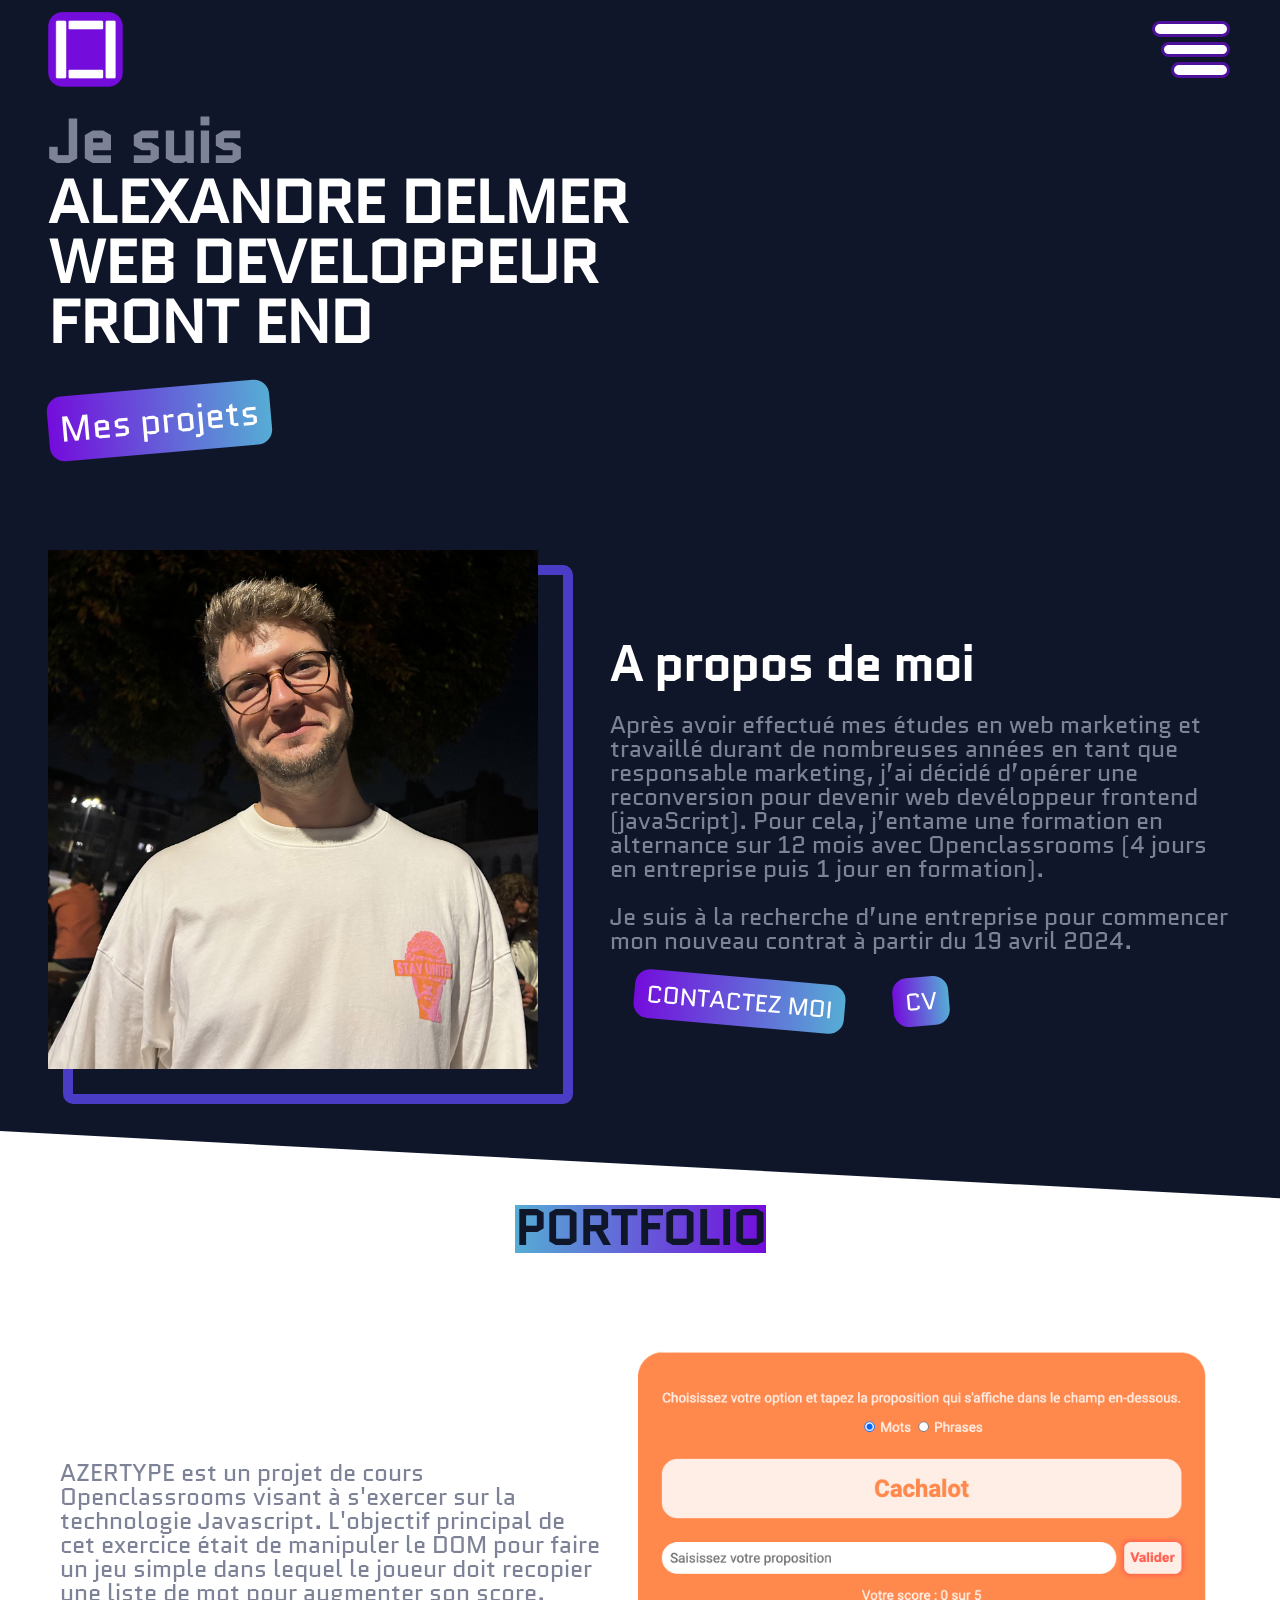
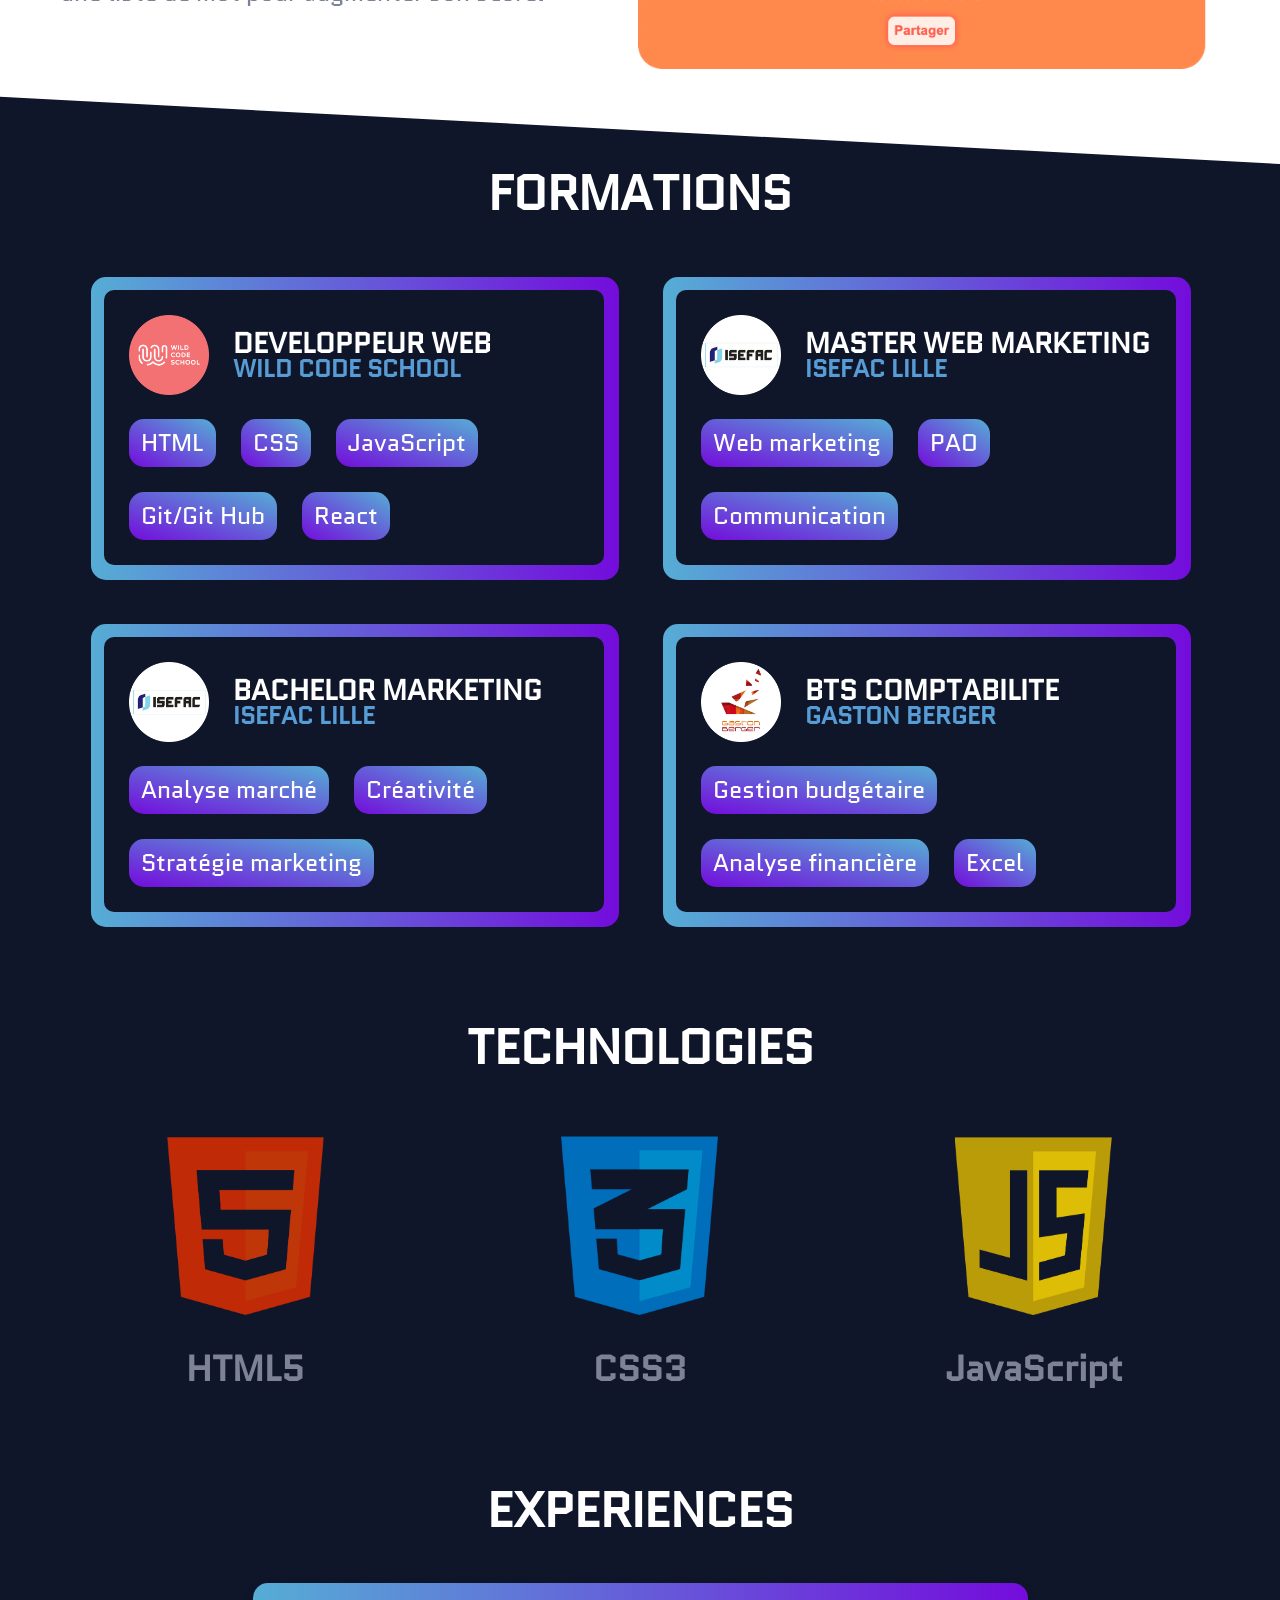
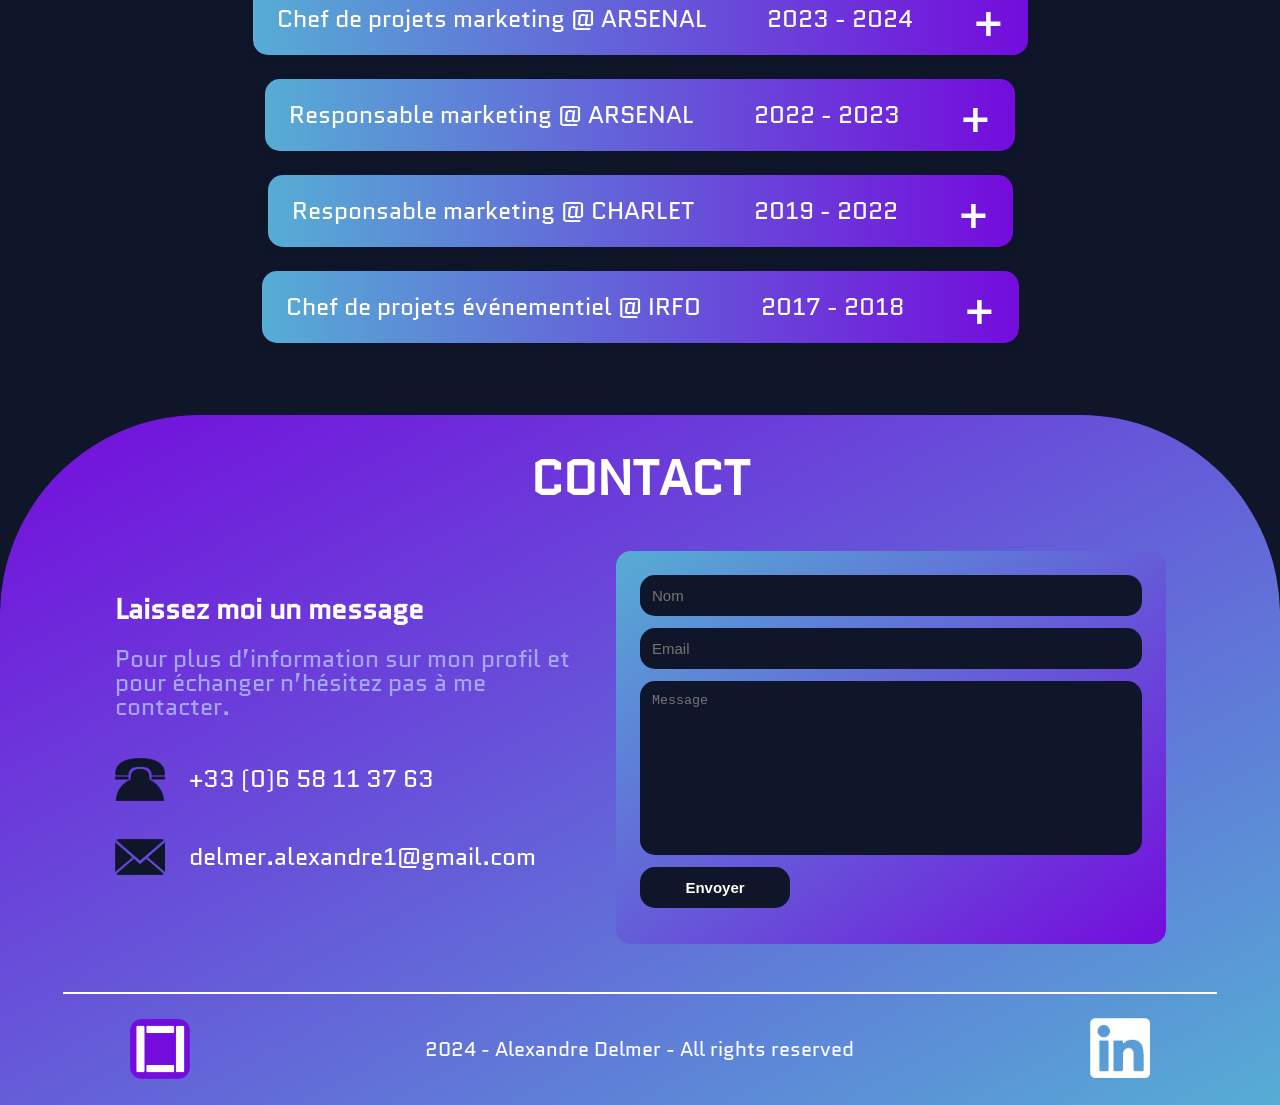
==== index.html @ 4ce56c2b "MAJ" ====
<!DOCTYPE html>
<html lang="fr">
<head>
    <meta charset="UTF-8">
    <meta http-equiv="X-UA-Compatible" content="IE=edge">
    <meta name="viewport" content="width=device-width, initial-scale=1.0">
    <title>Alexandre DELMER</title>
    <link rel="stylesheet" type="text/css" href="sass/main.css">
    <link rel="icon" href="/src/logoFreelance.png" type="image/x-icon">
    
    <script src="script/config.js" defer></script>
    <script src="script/popup.js" defer></script>
    <script src="script/button.js" defer></script>
    <script src="script/script.js" defer></script>
    <script src="script/main.js" defer></script>
    <script src="script/nav.js" defer></script>
    <script src="script/form.js" defer></script>
</head>

<body>

    <button id="backToTop">
        <div id="backToTop_arrow"></div>
    </button>

    <div class="nav_mobile toggle-element">
        <!-- Trouver un moyen de supprimer les à-coups dans mon animation -->
        <div class="nav_mobile_animation">
            <span class="nav_mobile_animation_text">ALEXANDRE DELMER <img src="/src/pictoAlexandreDelmer.png" alt=""></span>
            <span class="nav_mobile_animation_text">ALEXANDRE DELMER <img src="/src/pictoAlexandreDelmer.png" alt=""></span>
        </div>

        <div class="nav_mobile_menu">
            <a href="#home">HOME</a>
            <a href="#portfolio">PORTFOLIO</a>
            <a href="#formations">FORMATIONS</a>
            <a href="#technologies">TECHNOLOGIES</a>
            <a href="#experiences">EXPERIENCES</a>
            <a href="#contact">CONTACT</a>
        </div>
    </div>
    
    <!-- HEADER -->
    <header>
                
        <!-- Menu de navivation -->
        <nav>
            <img class="logo" id="home" src="/src/logoFreelance.png" alt="logo">

            <div class="menu_toggle">
                <div class="barOne"></div>
                <div class="barTwo"></div>
                <div class="barThree"></div>
            </div>

            <div class="menu">
                <a href="#home"><span>01</span> // home</a>
                <a href="#portfolio"><span>02</span> // portfolio</a>
                <a href="#formations"><span>03</span> // formations</a>
                <a href="#technologies"><span>04</span> // technologies</a>
                <a href="#experiences"><span>04</span> // experiences</a>
                <a href="#contact"><span>06</span> // contact</a>
            </div>
        </nav>
    </header>

    <!-- MAIN -->
    <main>
        <!-- L'introduction de mon site  -->
        <div class="intro">
            <h1><span class="intro_p">Je suis</span> ALEXANDRE DELMER <span>WEB DEVELOPPEUR</span> FRONT END</span></h1>
            
            <button class="btnOne btnRotateBottom"><a href="#portfolio">Mes projets</a></button>
        </div>

        <!-- A propos de moi -->
        <div class="aboutme">

            <div class="aboutme_portrait">
                <img class="aboutme_portrait_img" src="/src/profilPhoto.jpg" alt="Photo de profil de Alexandre Delmer">
                <div class="aboutme_portrait_frame"></div>
            </div>

            <div class="aboutme_description">            
                <div class="aboutme_description_intro">
                    <h2>A propos de moi</h2>
                    <p>Après avoir effectué mes études en web marketing et travaillé durant de nombreuses années en tant que responsable marketing, j’ai décidé d’opérer une reconversion pour devenir web devéloppeur frontend (javaScript). Pour cela, j’entame une formation en alternance sur 12 mois avec Openclassrooms (4 jours en entreprise puis 1 jour en formation). <span>Je suis à la recherche d’une entreprise pour commencer mon nouveau contrat à partir du 19 avril 2024.</span></p>
                </div>
                
                <div class="aboutme_description_areaBtn">
                    <button class="btnOne btnRotateTop"><a href="#contact">CONTACTEZ MOI</a></button>
                    <button class="btnOne btnRotateBottom"><a href="/src/cvAlexandreDelmer.pdf" download="CV_DELMER_Alexandre_WebDevelopper">CV</a></button>
                </div>
            </div>
        </div>

                
        <!-- Mon portfolio, à mettre en commentaire si je n'ai pas de projet à montrer -->
        <div class="portfolio" id="portfolio">
            <h2>PORTFOLIO</h2>

            <div class="portfolio_menu">
                <!-- <button class="btnThree">Website</button> -->
                <!-- <button class="btnThree">Projets</button> -->
            </div>

            <div class="portfolio_project">

                <div class="portfolio_project_description">
                    <h3>AZERTYPE</h3>
                    <p class="portfolio_project_description_p">AZERTYPE est un projet de cours Openclassrooms visant à s'exercer sur la technologie Javascript. L'objectif principal de cet exercice était de manipuler le DOM pour faire un jeu simple dans lequel le joueur doit recopier une liste de mot pour augmenter son score.</p>
                
                    <div class="portfolio_project_description_link">
                        <a href="/wordsGame/index.html" target="_blank">Découvrez le projet</a>
                    </div>
                </div>

                <img src="/src/azertype.png" alt="">

            </div>

            <!-- <button class="btnOne">Voir plus</button> -->
        </div>

        <!-- Mes formations -->
        <div class="formations" id="formations">
            <h2>FORMATIONS</h2>

            <div class="formations_list">

                <div class="formations_list_frame">

                    <div class="formations_list_frame_header">
                        <img src="/src/logo wild code school.png" alt="">

                        <div class="formations_list_frame_header_title">
                            <h3>DEVELOPPEUR WEB</h3>
                            <h4>WILD CODE SCHOOL</h4>
                        </div>
                    </div>

                    <div class="formations_list_frame_skills">
                        <ul>
                            <li>HTML</li>
                            <li>CSS</li>
                            <li>JavaScript</li>
                            <li>Git/Git Hub</li>
                            <li>React</li>
                        </ul>
                    </div>

                </div>

                <div class="formations_list_frame">

                    <div class="formations_list_frame_header">
                        <img src="/src/logo ISEFAC.png" alt="">

                        <div class="formations_list_frame_header_title">
                            <h3>MASTER WEB MARKETING</h3>
                            <h4>ISEFAC LILLE</h4>
                        </div>
                    </div>

                    <div class="formations_list_frame_skills">
                        <ul>
                            <li>Web marketing</li>
                            <li>PAO</li>
                            <li>Communication</li>
                        </ul>
                    </div>
                </div>

                <div class="formations_list_frame">

                    <div class="formations_list_frame_header">
                        <img src="/src/logo ISEFAC.png" alt="">

                        <div class="formations_list_frame_header_title">
                            <h3>BACHELOR MARKETING</h3>
                            <h4>ISEFAC LILLE</h4>
                        </div>
                    </div>

                    <div class="formations_list_frame_skills">
                        <ul>
                            <li>Analyse marché</li>
                            <li>Créativité</li>
                            <li>Stratégie marketing</li>
                        </ul>
                    </div>
                </div>
                <div class="formations_list_frame">

                    <div class="formations_list_frame_header">
                        <img src="/src/logo Gaston Berger.png" alt="">

                        <div class="formations_list_frame_header_title">
                            <h3>BTS COMPTABILITE</h3>
                            <h4>GASTON BERGER</h4>
                        </div>
                    </div>

                    <div class="formations_list_frame_skills">
                        <ul>
                            <li>Gestion budgétaire</li>
                            <li>Analyse financière</li>
                            <li>Excel</li>
                        </ul>
                    </div>
                </div>           
            </div>
        </div>

        <!-- Mes technologies -->
        <div class="technologies" id="technologies">
            <h2>TECHNOLOGIES</h2>

            <div class="technologies_div">
                <div class="technologies_div_list">
                    <img src="/src/logo_html.png" alt="">
                    <p>HTML5</p>
                </div>

                <div class="technologies_div_list">
                    <img src="/src/logo_css.png" alt="">
                    <p>CSS3</p>
                </div>

                <div class="technologies_div_list">
                    <img src="/src/logo_js.png" alt="">
                    <p>JavaScript</p>
                </div>
            </div>
        </div>
        
        <!-- Mes expériences-->
        <div class="xp" id="experiences">
            <h2>EXPERIENCES</h2>
            
            <div class="xp_list">
                <div class="xp_list_title marginBottom">
                    <p>Chef de projets marketing @ ARSENAL</p>
                    <p>2023 - 2024</p>
                    <button class="xp_list_title_btn">+</button>
                </div>

                <div class="xp_list_description toggle-element">

                    <div class="xp_list_description_contact">
                        <div class="xp_list_description_contact_adress">
                            <img src="/src/pointeur.png" alt="">
                            <p>59700, Marc-en-Baroeul</p>
                        </div>

                        <div class="xp_list_description_contact_email">
                            <img src="/src/flèche.png" alt="">
                            <a href="https://www.arsenal.fr/" target="blank">arsenal.fr</a>
                        </div>
                    </div>

                    <p class="xp_list_description_text">Chef de projets marketing dans le secteur de la gamification par les bornes de jeux et les applications web pour le secteur du retail. Gestion des projets pour les clients E.Leclerc et Casino Géant.</p>

                    <div class="xp_list_description_skills">
                        <p>Esprit critique</p>
                        <p>Adaptabilité</p>
                        <p>Sens de l'organisation</p>
                        <p>ux</p>
                    </div>
                </div>
            </div>

            <div class="xp_list">
                <div class="xp_list_title marginBottom">
                    <p>Responsable marketing @ ARSENAL</p>
                    <p>2022 - 2023</p>
                    <button class="xp_list_title_btn">+</button>
                </div>

                <div class="xp_list_description toggle-element">

                    <div class="xp_list_description_contact">
                        <div class="xp_list_description_contact_adress">
                            <img src="/src/pointeur.png" alt="">
                            <p>59700, Marc-en-Baroeul</p>
                        </div>

                        <div class="xp_list_description_contact_email">
                            <img src="/src/flèche.png" alt="">
                            <a href="https://www.arsenal.fr/" target="blank">arsenal.fr</a>
                        </div>
                    </div>

                    <p class="xp_list_description_text">Responsable marketing pour une agence en gamification par les bornes de jeux et les applications web. Gestion du site Wordpress et de la création de contenu SEO. </p>
                    
                    <div class="xp_list_description_skills">
                        <p>Auto-apprentissage</p>
                        <p>Wordpress</p>
                        <p>SEO</p>
                        <p>Rédaction</p>
                    </div>
                </div>
            </div>

            <div class="xp_list">
                <div class="xp_list_title marginBottom">
                    <p>Responsable marketing @ CHARLET</p>
                    <p>2019 - 2022</p>
                    <button class="xp_list_title_btn">+</button>
                </div>

                <div class="xp_list_description toggle-element">

                    <div class="xp_list_description_contact">
                        <div class="xp_list_description_contact_adress">
                            <img src="/src/pointeur.png" alt="">
                            <p>59280, Bois-Grenier</p>
                        </div>

                        <div class="xp_list_description_contact_email">
                            <img src="/src/flèche.png" alt="">
                            <a href="https://www.charlet.com/" target="blank">charlet.com</a>
                        </div>
                    </div>

                    <p class="xp_list_description_text">Responsable marketing pour une entreprise grossiste en fruits et légumes.  Gestion des stratégies web marketing et de communication. </p>
                    
                    <div class="xp_list_description_skills">
                        <p>Créativité</p>
                        <p>PAO</p>
                        <p>Wordpress</p>
                        <p>Prestashop</p>
                    </div>
                </div>
            </div>

            <div class="xp_list">
                <div class="xp_list_title marginBottom">
                    <p>Chef de projets événementiel @ IRFO</p>
                    <p>2017 - 2018</p>
                    <button class="xp_list_title_btn">+</button>
                </div>

                <div class="xp_list_description toggle-element">

                    <div class="xp_list_description_contact">
                        <div class="xp_list_description_contact_adress">
                            <img src="/src/pointeur.png" alt="">
                            <p>59139, Wattignies</p>
                        </div>
                        
                        <div class="xp_list_description_contact_email">
                            <img src="/src/flèche.png" alt="">
                            <a href="https://www.irfo.fr/" target="blank">irfo.fr</a>
                        </div>
                    </div>

                    <p class="xp_list_description_text">Chef de projets événementiel pour une association qui promeut la santé et le bien-être auprès des français. Gestion et organisation d’évenement sur la région Hauts-de-France.</p>
                    
                    <div class="xp_list_description_skills">
                        <p>Gestion budgétaire</p>
                        <p>Autonomie</p>
                        <p>Sens de l'organisation</p>
                    </div>
                </div>
            </div>
        </div>
    </main>

    <!-- FOOTER -->
    <footer class="footer" id="contact">
        <h2>CONTACT</h2>

        <div class="footer_contact">
            <div class="footer_contact_informations">
                <h3>Laissez moi un message</h3>
                <p class="footer_contact_informations_description">Pour plus d’information sur mon profil et pour échanger n’hésitez pas à me contacter.</p>

                <div class="footer_contact_informations_data">
                    <img src="/src/pictoTel.png" alt="">
                    <p >+33 (0)6 58 11 37 63</p>
                </div>

                <div class="footer_contact_informations_data">
                    <img src="/src/logoEmail.png" alt="">
                    <a href="mailto:delmer.alexandre1@gmail.com">delmer.alexandre1@gmail.com</a>
                </div>
            </div>

            <form class="footer_contact_form" action="" method="">
                <input type="text" id="name" name="name" placeholder="Nom" required>
                <input type="email" id="email" name="email" placeholder="Email" required>
                <textarea name="message" id="message" cols="30" rows="10" maxlength="500" placeholder="Message"></textarea>
                <input class="footer_contact_form_sender" type="submit" value="Envoyer">
            </form>
        </div>

        <div class="footer_line"></div>

        <div class="footer_mentions">
            <img src="/src/logoFreelance.png" class="logo" alt="logo">
            <p>2024 - Alexandre Delmer - All rights reserved</p>

            <div class="footer_mentions_socialMedia">
                <a href="https://www.linkedin.com/in/alexandre-delmer/" target="_blank"><img src="/src/Linkedin.png" alt="linkedin"></a>
                <!-- <a href="https://github.com/AlexandreDelmer" target="_blank"></a><img src="/src/Github.png" alt="github"></a>-->
            </div>
        </div>
    </footer>
</body>
</html>
---- sass/main.css ----
@charset "UTF-8";
@font-face {
  font-family: "quantico";
  src: url(/style/font/quantico/Quantico-Regular.otf) format("truetype");
}
@font-face {
  font-family: "prompt";
  src: url(/style/font/prompt/Prompt-Italic.ttf) format("truetype");
}
.overflow-hidden {
  overflow: hidden;
}

.visible {
  display: -webkit-box;
  display: -ms-flexbox;
  display: flex;
}

.toggle-element {
  display: none;
}

@-webkit-keyframes scroll {
  0% {
    -webkit-transform: translateX(-100%);
            transform: translateX(-100%);
  }
  100% {
    -webkit-transform: translateX(0);
            transform: translateX(0);
  }
}

@keyframes scroll {
  0% {
    -webkit-transform: translateX(-100%);
            transform: translateX(-100%);
  }
  100% {
    -webkit-transform: translateX(0);
            transform: translateX(0);
  }
}
@-webkit-keyframes scale {
  0% {
    -webkit-transform: scale(100%);
            transform: scale(100%);
  }
  50% {
    -webkit-transform: scale(140%);
            transform: scale(140%);
  }
  100% {
    -webkit-transform: scale(100%);
            transform: scale(100%);
  }
}
@keyframes scale {
  0% {
    -webkit-transform: scale(100%);
            transform: scale(100%);
  }
  50% {
    -webkit-transform: scale(140%);
            transform: scale(140%);
  }
  100% {
    -webkit-transform: scale(100%);
            transform: scale(100%);
  }
}
@-webkit-keyframes displayBottom {
  0% {
    -webkit-transform: translateY(-50%);
            transform: translateY(-50%);
    opacity: 0%;
  }
  35% {
    opacity: 0%;
  }
  100% {
    -webkit-transform: translateY(0%);
            transform: translateY(0%);
    opacity: 100%;
  }
}
@keyframes displayBottom {
  0% {
    -webkit-transform: translateY(-50%);
            transform: translateY(-50%);
    opacity: 0%;
  }
  35% {
    opacity: 0%;
  }
  100% {
    -webkit-transform: translateY(0%);
            transform: translateY(0%);
    opacity: 100%;
  }
}
@-webkit-keyframes displayTop {
  0% {
    -webkit-transform: translateY(0%);
            transform: translateY(0%);
    opacity: 0%;
  }
  35% {
    opacity: 0%;
  }
  100% {
    -webkit-transform: translateY(-50%);
            transform: translateY(-50%);
    opacity: 100%;
  }
}
@keyframes displayTop {
  0% {
    -webkit-transform: translateY(0%);
            transform: translateY(0%);
    opacity: 0%;
  }
  35% {
    opacity: 0%;
  }
  100% {
    -webkit-transform: translateY(-50%);
            transform: translateY(-50%);
    opacity: 100%;
  }
}
.displayBottom {
  -webkit-animation: displayBottom 0.4s ease-in-out;
          animation: displayBottom 0.4s ease-in-out;
}

.displayTop {
  -webkit-animation: displayBottom 1s ease-in-out;
          animation: displayBottom 1s ease-in-out;
}

.marginBottom {
  margin-bottom: 1rem;
}

@-webkit-keyframes bounce {
  0% {
    -webkit-transform: rotate(0deg);
            transform: rotate(0deg);
    scale: 1;
  }
  50% {
    -webkit-transform: rotate(5deg);
            transform: rotate(5deg);
    scale: 1.1;
  }
  100% {
    -webkit-transform: rotate(0deg);
            transform: rotate(0deg);
    scale: 1;
  }
}

@keyframes bounce {
  0% {
    -webkit-transform: rotate(0deg);
            transform: rotate(0deg);
    scale: 1;
  }
  50% {
    -webkit-transform: rotate(5deg);
            transform: rotate(5deg);
    scale: 1.1;
  }
  100% {
    -webkit-transform: rotate(0deg);
            transform: rotate(0deg);
    scale: 1;
  }
}
@-webkit-keyframes horizontalScroll {}
@keyframes horizontalScroll {}
button {
  color: white;
  font-size: 1rem;
  font-family: "quantico", sans-serif;
  width: auto;
  height: 100%;
  padding: 0.3rem 0.5rem 0.3rem 0.5rem;
  cursor: pointer;
}

.btnOne {
  background: -webkit-gradient(linear, left top, right top, from(#740CDC), to(#56ADD5));
  background: linear-gradient(to right, #740CDC, #56ADD5);
  border: none;
  border-radius: 15px;
}

.btnTwo {
  display: -webkit-box;
  display: -ms-flexbox;
  display: flex;
  -webkit-box-pack: center;
      -ms-flex-pack: center;
          justify-content: center;
  -webkit-box-align: center;
      -ms-flex-align: center;
          align-items: center;
  margin-left: 1rem;
  background: -webkit-gradient(linear, left bottom, left top, from(#740CDC), to(#56ADD5));
  background: linear-gradient(to top, #740CDC, #56ADD5);
  outline: none;
  border: 1px solid transparent;
  border-radius: 30px;
  padding: 1rem;
  max-width: 60px;
  max-height: 60px;
}

.btnThree {
  background: none;
  font-size: 1.25rem;
  border: none;
  color: #7D8296;
}

.btnRotateBottom {
  -webkit-transform: rotate(-5deg);
          transform: rotate(-5deg);
  -webkit-transition: -webkit-transform 0.3s ease-in-out;
  transition: -webkit-transform 0.3s ease-in-out;
  transition: transform 0.3s ease-in-out;
  transition: transform 0.3s ease-in-out, -webkit-transform 0.3s ease-in-out;
  -webkit-transform-origin: center;
          transform-origin: center;
}
.btnRotateBottom:hover {
  -webkit-transform: rotate(10deg);
          transform: rotate(10deg);
  background: white;
}

.btnRotateTop {
  -webkit-transform: rotate(5deg);
          transform: rotate(5deg);
  -webkit-transition: -webkit-transform 0.3s ease-in-out;
  transition: -webkit-transform 0.3s ease-in-out;
  transition: transform 0.3s ease-in-out;
  transition: transform 0.3s ease-in-out, -webkit-transform 0.3s ease-in-out;
  -webkit-transform-origin: center;
          transform-origin: center;
}
.btnRotateTop:hover {
  -webkit-transform: rotate(10deg);
          transform: rotate(10deg);
  background: white;
}

.btnScale {
  -webkit-animation: scale 1s linear infinite;
          animation: scale 1s linear infinite;
}
.btnScale:hover {
  color: #0F162A;
  font-weight: bold;
  border: 3px solid #0F162A;
  background-color: white;
}

#backToTop {
  display: none;
  position: fixed;
  z-index: 99;
  background: white;
  width: 40px;
  height: 40px;
  top: 90%;
  left: 3%;
  border-radius: 5px;
  border: none;
  outline: none;
  -webkit-transition: -webkit-transform 0.5s ease-in-out;
  transition: -webkit-transform 0.5s ease-in-out;
  transition: transform 0.5s ease-in-out;
  transition: transform 0.5s ease-in-out, -webkit-transform 0.5s ease-in-out;
  -webkit-transform: rotate(45deg);
          transform: rotate(45deg);
}
#backToTop_arrow {
  position: absolute;
  display: -webkit-box;
  display: -ms-flexbox;
  display: flex;
  width: 30px;
  height: 30px;
  border-radius: 4px;
  background: #0F162A;
  top: 12.5%;
  right: 0;
  bottom: 0;
  left: 12.5%;
}
#backToTop:hover {
  -webkit-transform: scale(1.4);
          transform: scale(1.4);
  background: grey;
}
#backToTop .scrolled {
  -webkit-transform: rotate(45deg);
          transform: rotate(45deg);
}

nav {
  position: fixed;
  z-index: 98;
  display: -webkit-box;
  display: -ms-flexbox;
  display: flex;
  -webkit-box-pack: justify;
      -ms-flex-pack: justify;
          justify-content: space-between;
  -webkit-box-align: center;
      -ms-flex-align: center;
          align-items: center;
  width: 100%;
  height: auto;
  padding: 0.5rem 2rem 0.5rem 2rem;
  -webkit-box-sizing: border-box;
          box-sizing: border-box;
}
nav .menu {
  display: -webkit-box;
  display: -ms-flexbox;
  display: flex;
  margin: auto;
  list-style: none;
}
nav .menu a {
  display: -webkit-box;
  display: -ms-flexbox;
  display: flex;
  z-index: 98;
  -webkit-box-orient: vertical;
  -webkit-box-direction: normal;
      -ms-flex-direction: column;
          flex-direction: column;
  margin-left: 3rem;
  font-weight: bold;
  text-decoration: none;
  color: white;
}
nav .menu a span {
  font-size: 0.8rem;
  text-align: right;
}

.menu_toggle {
  display: none;
  -webkit-box-orient: vertical;
  -webkit-box-direction: normal;
      -ms-flex-direction: column;
          flex-direction: column;
  -webkit-box-align: end;
      -ms-flex-align: end;
          align-items: flex-end;
}
.menu_toggle .barOne {
  margin: 0.1rem;
  width: 3rem;
  height: 0.4rem;
  background-color: white;
  border-radius: 10px;
  border: 3px solid #4E119C;
}
.menu_toggle .barTwo {
  margin: 0.1rem;
  width: 2.6rem;
  height: 0.4rem;
  background-color: white;
  border-radius: 10px;
  border: 3px solid #4E119C;
}
.menu_toggle .barThree {
  margin: 0.1rem;
  width: 2.2rem;
  height: 0.4rem;
  background-color: white;
  border-radius: 10px;
  border: 3px solid #4E119C;
}
.menu_toggle:hover .barOne {
  -webkit-transform: translateY(-0.3rem);
          transform: translateY(-0.3rem);
}
.menu_toggle:hover .barThree {
  -webkit-transform: translateY(0.3rem);
          transform: translateY(0.3rem);
}
.menu_toggle .barOne, .menu_toggle .barThree {
  -webkit-transition: -webkit-transform 0.3s ease;
  transition: -webkit-transform 0.3s ease;
  transition: transform 0.3s ease;
  transition: transform 0.3s ease, -webkit-transform 0.3s ease;
}

.effectOnOver {
  opacity: 0.5;
  -webkit-transition: opacity 0.5s ease, -webkit-transform 0.5s ease;
  transition: opacity 0.5s ease, -webkit-transform 0.5s ease;
  transition: opacity 0.5s ease, transform 0.5s ease;
  transition: opacity 0.5s ease, transform 0.5s ease, -webkit-transform 0.5s ease;
}

@media screen and (max-width: 1450px) {
  .menu_toggle {
    display: -webkit-box;
    display: -ms-flexbox;
    display: flex;
  }
  nav .menu {
    display: none;
  }
}
.nav_mobile {
  width: 100%;
  height: 100%;
  background: #0F162A;
  -webkit-box-pack: start;
      -ms-flex-pack: start;
          justify-content: flex-start;
  -webkit-box-align: start;
      -ms-flex-align: start;
          align-items: flex-start;
  position: fixed;
  z-index: 1;
  /*Trouver un moyen de supprimer les à-coups dans mon animation*/
}
.nav_mobile_animation {
  display: -webkit-box;
  display: -ms-flexbox;
  display: flex;
  font-size: 90px;
  font-weight: bold;
  width: 100%;
  height: 50px;
  margin-top: 0.5rem;
  -webkit-animation: scroll 5s linear infinite;
          animation: scroll 5s linear infinite;
  white-space: nowrap;
  margin: 0;
  padding: 1rem;
}
.nav_mobile_animation_text {
  display: -webkit-box;
  display: -ms-flexbox;
  display: flex;
  -webkit-box-align: center;
      -ms-flex-align: center;
          align-items: center;
  color: #0F162A;
  font-size: 3rem;
  text-shadow: -1px -1px 0 white, 1px -1px 0 white, -1px 1px 0 white, 1px 1px 0 white;
}
.nav_mobile_animation_text img {
  display: -webkit-box;
  display: -ms-flexbox;
  display: flex;
  -webkit-box-pack: center;
      -ms-flex-pack: center;
          justify-content: center;
  -webkit-box-align: center;
      -ms-flex-align: center;
          align-items: center;
  max-width: 80px;
  height: auto;
  margin: 0rem 0.5rem 0rem 0.5rem;
}
.nav_mobile_menu {
  display: -webkit-box;
  display: -ms-flexbox;
  display: flex;
  -webkit-box-orient: vertical;
  -webkit-box-direction: normal;
      -ms-flex-direction: column;
          flex-direction: column;
  width: 100%;
  height: auto;
  margin-top: 0.2rem;
}
@media only screen and (max-width: 767px) {
  .nav_mobile_menu {
    -webkit-box-align: center;
        -ms-flex-align: center;
            align-items: center;
    -webkit-box-pack: center;
        -ms-flex-pack: center;
            justify-content: center;
    margin: 4rem 0rem 1rem 0rem;
  }
}
.nav_mobile_menu a {
  font-size: 4rem;
  color: white;
  font-weight: bold;
  margin-bottom: 0.8rem;
  padding: 0rem 0.7rem 0rem 0.7rem;
  width: -webkit-fit-content;
  width: -moz-fit-content;
  width: fit-content;
  border-radius: 15px;
  text-decoration: none;
}
@media only screen and (max-width: 767px) {
  .nav_mobile_menu a {
    margin: 1rem;
    font-size: 1.75rem;
  }
}
.nav_mobile_menu a:hover {
  background: white;
  color: #0F162A;
}

:root {
  font-size: 24px;
}
@media only screen and (max-width: 767px) {
  :root {
    font-size: 16px;
  }
}

body {
  display: -webkit-box;
  display: -ms-flexbox;
  display: flex;
  -webkit-box-orient: vertical;
  -webkit-box-direction: normal;
      -ms-flex-direction: column;
          flex-direction: column;
  background-color: #0F162A;
  font-family: "quantico", sans-serif;
  line-height: 1;
  margin: 0;
  padding: 0;
}

h1, h2, h3 {
  color: white;
}

h4 {
  color: #589CD5;
}

h1 {
  font-size: 2.5rem;
}

h2 {
  font-size: 2rem;
}

.logo {
  max-width: 75px;
  height: auto;
}

.intro {
  display: -webkit-box;
  display: -ms-flexbox;
  display: flex;
  -webkit-box-orient: vertical;
  -webkit-box-direction: normal;
      -ms-flex-direction: column;
          flex-direction: column;
  -webkit-box-pack: center;
      -ms-flex-pack: center;
          justify-content: center;
  line-height: 2.5rem;
  padding: 2rem 2rem 2rem 2rem;
  margin-top: 1rem;
  margin-bottom: 2rem;
}
@media only screen and (max-width: 767px) {
  .intro {
    margin-top: 5rem;
    -webkit-box-align: center;
        -ms-flex-align: center;
            align-items: center;
  }
}
.intro_p {
  color: #7D8296;
}
.intro h1 {
  display: -webkit-box;
  display: -ms-flexbox;
  display: flex;
  -webkit-box-orient: vertical;
  -webkit-box-direction: normal;
      -ms-flex-direction: column;
          flex-direction: column;
  margin-bottom: 1rem;
}
@media only screen and (max-width: 767px) {
  .intro h1 {
    text-align: center;
  }
}
.intro button {
  -ms-flex-item-align: start;
      align-self: flex-start;
  margin-top: 0.5rem;
}
@media only screen and (max-width: 767px) {
  .intro button {
    -ms-flex-item-align: center;
        align-self: center;
  }
}
.intro button:hover {
  color: #0F162A;
}
.intro button a {
  text-decoration: none;
  color: white;
  font-size: 1.5rem;
}
@media only screen and (max-width: 767px) {
  .intro button a {
    display: -webkit-box;
    display: -ms-flexbox;
    display: flex;
    -webkit-box-pack: center;
        -ms-flex-pack: center;
            justify-content: center;
  }
}
.intro button a:hover {
  color: #0F162A;
}

.aboutme {
  display: -webkit-box;
  display: -ms-flexbox;
  display: flex;
  -webkit-box-pack: space-evenly;
      -ms-flex-pack: space-evenly;
          justify-content: space-evenly;
  -webkit-box-align: center;
      -ms-flex-align: center;
          align-items: center;
  margin-bottom: 2rem;
  padding: 0rem 2rem 0rem 2rem;
}
@media only screen and (max-width: 767px) {
  .aboutme {
    -webkit-box-orient: vertical;
    -webkit-box-direction: normal;
        -ms-flex-direction: column;
            flex-direction: column;
    -webkit-box-pack: center;
        -ms-flex-pack: center;
            justify-content: center;
  }
}
.aboutme_portrait {
  display: -webkit-box;
  display: -ms-flexbox;
  display: flex;
  position: relative;
  max-width: 100%;
  height: auto;
  margin-bottom: 2rem;
}
.aboutme_portrait_img {
  max-width: 100%;
  height: auto;
  position: relative;
  z-index: 0;
  margin-right: 2rem;
}
@media only screen and (max-width: 767px) {
  .aboutme_portrait_img {
    margin-right: 0rem;
  }
}
.aboutme_portrait_frame {
  position: absolute;
  z-index: -1;
  width: 100%;
  height: 100%;
  border: 10px solid #4A3CC5;
  border-radius: 10px;
  top: 3%;
  right: 0;
  bottom: 0;
  left: 3%;
}
@media only screen and (max-width: 767px) {
  .aboutme_portrait_frame {
    top: 1%;
    right: 0;
    bottom: 0;
    left: 1%;
  }
}
.aboutme_description {
  margin-left: 3rem;
}
@media only screen and (max-width: 767px) {
  .aboutme_description {
    display: -webkit-box;
    display: -ms-flexbox;
    display: flex;
    -webkit-box-orient: vertical;
    -webkit-box-direction: normal;
        -ms-flex-direction: column;
            flex-direction: column;
    -webkit-box-align: center;
        -ms-flex-align: center;
            align-items: center;
    margin-left: 0rem;
  }
}
.aboutme_description_intro h2 {
  margin: 0;
}
@media only screen and (max-width: 767px) {
  .aboutme_description_intro h2 {
    text-align: center;
    margin-top: 2rem;
  }
}
.aboutme_description_intro p {
  display: -webkit-box;
  display: -ms-flexbox;
  display: flex;
  -webkit-box-orient: vertical;
  -webkit-box-direction: normal;
      -ms-flex-direction: column;
          flex-direction: column;
  color: #7D8296;
}
@media only screen and (max-width: 767px) {
  .aboutme_description_intro p {
    text-align: center;
  }
}
.aboutme_description_intro p span {
  padding-top: 1rem;
}
.aboutme_description_areaBtn {
  display: -webkit-box;
  display: -ms-flexbox;
  display: flex;
  -webkit-box-pack: start;
      -ms-flex-pack: start;
          justify-content: flex-start;
  -webkit-box-align: center;
      -ms-flex-align: center;
          align-items: center;
  margin-top: 1rem;
}
.aboutme_description_areaBtn button {
  margin: 0rem 1rem 0rem 1rem;
}
.aboutme_description_areaBtn button a {
  text-decoration: none;
  color: white;
  width: 100%;
  width: 100%;
}
.aboutme_description_areaBtn button a:hover {
  color: #0F162A;
}

.portfolio {
  display: -webkit-box;
  display: -ms-flexbox;
  display: flex;
  -webkit-box-orient: vertical;
  -webkit-box-direction: normal;
      -ms-flex-direction: column;
          flex-direction: column;
  -webkit-box-pack: center;
      -ms-flex-pack: center;
          justify-content: center;
  -webkit-box-align: center;
      -ms-flex-align: center;
          align-items: center;
  position: relative;
}
.portfolio::before {
  content: "";
  position: absolute;
  z-index: -99;
  width: 200%;
  height: 100%;
  background: white;
  -webkit-transform: rotate(3deg);
          transform: rotate(3deg);
}
.portfolio h2 {
  color: #0F162A;
  position: relative;
}
.portfolio h2::before {
  content: "";
  width: 100%;
  height: 100%;
  position: absolute;
  z-index: -1;
  background: -webkit-gradient(linear, left top, right top, from(#56ADD5), to(#740CDC));
  background: linear-gradient(to right, #56ADD5, #740CDC);
}
.portfolio_menu {
  margin-bottom: 0;
}
.portfolio_project {
  display: -webkit-box;
  display: -ms-flexbox;
  display: flex;
  -webkit-box-pack: center;
      -ms-flex-pack: center;
          justify-content: center;
  margin: 2rem;
}
@media only screen and (max-width: 767px) {
  .portfolio_project {
    -webkit-box-orient: vertical;
    -webkit-box-direction: normal;
        -ms-flex-direction: column;
            flex-direction: column;
  }
}
.portfolio_project img {
  max-width: 50%;
  height: auto;
  margin: 0rem 0.5rem 0rem 0.5rem;
  background: white;
  border: 2px solid white;
  border-radius: 15px;
}
@media only screen and (max-width: 767px) {
  .portfolio_project img {
    margin-top: 2rem;
    max-width: 100%;
  }
}
.portfolio_project_description {
  display: -webkit-box;
  display: -ms-flexbox;
  display: flex;
  -webkit-box-orient: vertical;
  -webkit-box-direction: normal;
      -ms-flex-direction: column;
          flex-direction: column;
  -webkit-box-pack: center;
      -ms-flex-pack: center;
          justify-content: center;
  color: white;
  margin: 0rem 0.5rem 0rem 0.5rem;
}
@media only screen and (max-width: 767px) {
  .portfolio_project_description {
    -webkit-box-align: center;
        -ms-flex-align: center;
            align-items: center;
  }
}
.portfolio_project_description h2 {
  color: #0F162A;
  margin: 0;
}
.portfolio_project_description_p {
  color: #7D8296;
}
@media only screen and (max-width: 767px) {
  .portfolio_project_description_p {
    text-align: center;
  }
}
.portfolio_project_description_number {
  color: #589CD5;
}
.portfolio_project_description_link {
  display: -webkit-box;
  display: -ms-flexbox;
  display: flex;
  -webkit-box-orient: horizontal;
  -webkit-box-direction: normal;
      -ms-flex-direction: row;
          flex-direction: row;
  -webkit-box-align: center;
      -ms-flex-align: center;
          align-items: center;
}
.portfolio_project_description_link a {
  text-decoration: none;
  font-size: 1.25rem;
  color: white;
  -webkit-animation: bounce 1.5s ease-in-out infinite;
          animation: bounce 1.5s ease-in-out infinite;
  margin-top: 0.5rem;
}
.portfolio_project_description_link a:hover {
  color: #0F162A;
  background-color: white;
}
.portfolio_project_img {
  height: 100%;
}
.portfolio_project_img img {
  width: auto;
  max-height: 500px;
}
.portfolio button {
  margin-bottom: 2rem;
}

.formations {
  display: -webkit-box;
  display: -ms-flexbox;
  display: flex;
  -webkit-box-orient: vertical;
  -webkit-box-direction: normal;
      -ms-flex-direction: column;
          flex-direction: column;
  -webkit-box-pack: center;
      -ms-flex-pack: center;
          justify-content: center;
  -webkit-box-align: center;
      -ms-flex-align: center;
          align-items: center;
  margin-bottom: 3rem;
  padding: 0rem 2rem 0rem 2rem;
}
.formations h2 {
  margin-bottom: 3rem;
}
.formations_list {
  display: -webkit-box;
  display: -ms-flexbox;
  display: flex;
  -ms-flex-wrap: wrap;
      flex-wrap: wrap;
  -webkit-box-pack: center;
      -ms-flex-pack: center;
          justify-content: center;
  gap: 3rem;
}
.formations_list_frame {
  display: -webkit-box;
  display: -ms-flexbox;
  display: flex;
  border-radius: 10px;
  border: 1px solid transparent;
  -webkit-box-orient: vertical;
  -webkit-box-direction: normal;
      -ms-flex-direction: column;
          flex-direction: column;
  -webkit-box-pack: top;
      -ms-flex-pack: top;
          justify-content: top;
  -webkit-box-align: start;
      -ms-flex-align: start;
          align-items: flex-start;
  max-width: 450px;
  background: #0F162A;
  padding: 1rem;
  position: relative;
}
.formations_list_frame::before {
  content: "";
  position: absolute;
  z-index: -1;
  background: -webkit-gradient(linear, left top, right top, from(#56ADD5), to(#740CDC));
  background: linear-gradient(to right, #56ADD5, #740CDC);
  width: calc(100% + 10px);
  height: calc(100% + 10px);
  padding: 10px;
  border-radius: 15px;
  margin: -14px;
  top: 0;
  right: 0;
  bottom: 0;
  left: 0;
}
.formations_list_frame_header {
  display: -webkit-box;
  display: -ms-flexbox;
  display: flex;
  -webkit-box-orient: horizontal;
  -webkit-box-direction: normal;
      -ms-flex-direction: row;
          flex-direction: row;
  -webkit-box-align: center;
      -ms-flex-align: center;
          align-items: center;
  position: relative;
  width: 100%;
}
@media only screen and (max-width: 767px) {
  .formations_list_frame_header {
    -webkit-box-pack: center;
        -ms-flex-pack: center;
            justify-content: center;
  }
}
.formations_list_frame_header img {
  width: auto;
  max-height: 80px;
  margin-right: 1rem;
}
.formations_list_frame_header_title {
  font-weight: bold;
}
.formations_list_frame_header_title h3, .formations_list_frame_header_title h4 {
  margin: 0;
}
.formations_list_frame_skills {
  display: -webkit-box;
  display: -ms-flexbox;
  display: flex;
  -webkit-box-pack: start;
      -ms-flex-pack: start;
          justify-content: flex-start;
}
.formations_list_frame_skills ul {
  display: -webkit-box;
  display: -ms-flexbox;
  display: flex;
  justify-items: flex-start;
  -ms-flex-wrap: wrap;
      flex-wrap: wrap;
  margin: 1rem 0rem 0rem 0rem;
  padding: 0;
  gap: 25px;
}
@media only screen and (max-width: 767px) {
  .formations_list_frame_skills ul {
    -webkit-box-pack: center;
        -ms-flex-pack: center;
            justify-content: center;
  }
}
.formations_list_frame_skills ul li {
  display: -webkit-box;
  display: -ms-flexbox;
  display: flex;
  -webkit-box-pack: center;
      -ms-flex-pack: center;
          justify-content: center;
  -webkit-box-align: center;
      -ms-flex-align: center;
          align-items: center;
  position: relative;
  background: -webkit-gradient(linear, right top, left bottom, from(#56ADD5), to(#740CDC));
  background: linear-gradient(to bottom left, #56ADD5, #740CDC);
  color: white;
  border-radius: 15px;
  list-style: none;
  white-space: nowrap;
  padding: 0.5rem;
}

.technologies {
  display: -webkit-box;
  display: -ms-flexbox;
  display: flex;
  -webkit-box-orient: vertical;
  -webkit-box-direction: normal;
      -ms-flex-direction: column;
          flex-direction: column;
  -webkit-box-pack: center;
      -ms-flex-pack: center;
          justify-content: center;
  -webkit-box-align: center;
      -ms-flex-align: center;
          align-items: center;
  padding: 0rem 2rem 0rem 2rem;
}
.technologies_div {
  display: -webkit-box;
  display: -ms-flexbox;
  display: flex;
  -webkit-box-pack: center;
      -ms-flex-pack: center;
          justify-content: center;
  -webkit-box-align: center;
      -ms-flex-align: center;
          align-items: center;
  margin: 1rem 0rem 1rem 0rem;
}
@media only screen and (max-width: 767px) {
  .technologies_div {
    -webkit-box-orient: vertical;
    -webkit-box-direction: normal;
        -ms-flex-direction: column;
            flex-direction: column;
  }
}
.technologies_div_list {
  display: -webkit-box;
  display: -ms-flexbox;
  display: flex;
  -webkit-box-orient: vertical;
  -webkit-box-direction: normal;
      -ms-flex-direction: column;
          flex-direction: column;
  -webkit-box-pack: center;
      -ms-flex-pack: center;
          justify-content: center;
  -webkit-box-align: center;
      -ms-flex-align: center;
          align-items: center;
}
.technologies_div_list img {
  max-width: 40%;
  height: auto;
}
.technologies_div_list p {
  color: #7D8296;
  font-size: 1.5rem;
  font-weight: bold;
}

.xp {
  display: -webkit-box;
  display: -ms-flexbox;
  display: flex;
  -webkit-box-orient: vertical;
  -webkit-box-direction: normal;
      -ms-flex-direction: column;
          flex-direction: column;
  -webkit-box-pack: center;
      -ms-flex-pack: center;
          justify-content: center;
  -webkit-box-align: center;
      -ms-flex-align: center;
          align-items: center;
  padding: 0rem 2rem 0rem 2rem;
}
.xp h2 {
  margin-bottom: 2rem;
}
.xp_list {
  display: -webkit-box;
  display: -ms-flexbox;
  display: flex;
  -webkit-box-orient: vertical;
  -webkit-box-direction: normal;
      -ms-flex-direction: column;
          flex-direction: column;
  -webkit-box-pack: center;
      -ms-flex-pack: center;
          justify-content: center;
  -webkit-box-align: center;
      -ms-flex-align: center;
          align-items: center;
  color: white;
  max-width: 100%;
}
.xp_list_title {
  display: -webkit-box;
  display: -ms-flexbox;
  display: flex;
  -webkit-box-pack: justify;
      -ms-flex-pack: justify;
          justify-content: space-between;
  -webkit-box-align: center;
      -ms-flex-align: center;
          align-items: center;
  background: -webkit-gradient(linear, left top, right top, from(#56ADD5), to(#740CDC));
  background: linear-gradient(to right, #56ADD5, #740CDC);
  border-radius: 15px;
  padding: 0rem 1rem 0rem 1rem;
  gap: 60px;
  max-width: 100%;
  height: auto;
  -webkit-box-shadow: 0 4px 12px rgba(0, 0, 0, 0.1);
          box-shadow: 0 4px 12px rgba(0, 0, 0, 0.1);
}
@media only screen and (max-width: 767px) {
  .xp_list_title {
    -webkit-box-orient: vertical;
    -webkit-box-direction: normal;
        -ms-flex-direction: column;
            flex-direction: column;
    -webkit-box-pack: center;
        -ms-flex-pack: center;
            justify-content: center;
    gap: 0px;
  }
}
@media only screen and (max-width: 767px) {
  .xp_list_title p {
    text-align: center;
  }
}
.xp_list_title_btn {
  display: -webkit-box;
  display: -ms-flexbox;
  display: flex;
  font-size: 2rem;
  text-align: center;
  margin: 0;
  padding: 0;
  -webkit-transition: -webkit-transform 0.5s ease-in-out;
  transition: -webkit-transform 0.5s ease-in-out;
  transition: transform 0.5s ease-in-out;
  transition: transform 0.5s ease-in-out, -webkit-transform 0.5s ease-in-out;
  background: none;
  border: 1px solid transparent;
}
.xp_list_title_btn:hover {
  color: #0F162A;
  cursor: pointer;
  -webkit-transform: scale(1.5);
          transform: scale(1.5);
}
.xp_list_description {
  -webkit-box-orient: vertical;
  -webkit-box-direction: normal;
      -ms-flex-direction: column;
          flex-direction: column;
  -webkit-box-pack: center;
      -ms-flex-pack: center;
          justify-content: center;
  -webkit-box-align: start;
      -ms-flex-align: start;
          align-items: flex-start;
  background: #4A3CC5;
  border-radius: 0px 0px 15px 15px;
  padding: 1rem;
  margin-bottom: 2rem;
  width: 90%;
  height: auto;
  position: relative;
  z-index: -1;
}
.xp_list_description_text {
  margin-bottom: 1rem;
}
@media only screen and (max-width: 767px) {
  .xp_list_description_text {
    margin-top: 1rem;
    text-align: center;
  }
}
.xp_list_description_contact {
  display: -webkit-box;
  display: -ms-flexbox;
  display: flex;
  -webkit-box-pack: start;
      -ms-flex-pack: start;
          justify-content: flex-start;
  -webkit-box-align: center;
      -ms-flex-align: center;
          align-items: center;
  gap: 70px;
}
@media only screen and (max-width: 767px) {
  .xp_list_description_contact {
    -webkit-box-orient: vertical;
    -webkit-box-direction: normal;
        -ms-flex-direction: column;
            flex-direction: column;
    -webkit-box-align: center;
        -ms-flex-align: center;
            align-items: center;
    gap: 0px;
  }
}
.xp_list_description_contact_adress {
  display: -webkit-box;
  display: -ms-flexbox;
  display: flex;
  -webkit-box-pack: start;
      -ms-flex-pack: start;
          justify-content: flex-start;
  -webkit-box-align: center;
      -ms-flex-align: center;
          align-items: center;
  gap: 10px;
  color: #B4B7C9;
}
.xp_list_description_contact_email {
  display: -webkit-box;
  display: -ms-flexbox;
  display: flex;
  -webkit-box-pack: start;
      -ms-flex-pack: start;
          justify-content: flex-start;
  -webkit-box-align: center;
      -ms-flex-align: center;
          align-items: center;
  gap: 10px;
}
.xp_list_description_contact_email a {
  text-decoration: none;
  color: #B4B7C9;
}
.xp_list_description_contact img {
  max-width: 20px;
  height: 100%;
}
.xp_list_description_skills {
  display: -webkit-box;
  display: -ms-flexbox;
  display: flex;
  -ms-flex-wrap: wrap;
      flex-wrap: wrap;
  -webkit-box-pack: start;
      -ms-flex-pack: start;
          justify-content: flex-start;
  -webkit-box-align: center;
      -ms-flex-align: center;
          align-items: center;
}
.xp_list_description_skills p {
  background: #2C3599;
  padding: 0.5rem;
  border-radius: 15px;
  margin: 0rem 1rem 0.5rem 0rem;
  text-align: center;
}
@media only screen and (max-width: 767px) {
  .xp_list_description_skills p {
    width: 100%;
    margin: 0rem 0rem 0.5rem 0rem;
  }
}

.footer {
  display: -webkit-box;
  display: -ms-flexbox;
  display: flex;
  -webkit-box-orient: vertical;
  -webkit-box-direction: normal;
      -ms-flex-direction: column;
          flex-direction: column;
  -webkit-box-pack: center;
      -ms-flex-pack: center;
          justify-content: center;
  -webkit-box-align: center;
      -ms-flex-align: center;
          align-items: center;
  border-radius: 200px 200px 0px 0px;
  margin-top: 2rem;
  background: -webkit-gradient(linear, left top, right bottom, from(#740CDC), to(#56ADD5));
  background: linear-gradient(to bottom right, #740CDC, #56ADD5);
  padding-bottom: 1rem;
}
@media only screen and (max-width: 767px) {
  .footer {
    border-radius: 0;
  }
}
.footer h2 {
  margin-bottom: 2rem;
}
.footer_contact {
  display: -webkit-box;
  display: -ms-flexbox;
  display: flex;
  -webkit-box-orient: horizontal;
  -webkit-box-direction: normal;
      -ms-flex-direction: row;
          flex-direction: row;
  -webkit-box-pack: center;
      -ms-flex-pack: center;
          justify-content: center;
  -webkit-box-align: center;
      -ms-flex-align: center;
          align-items: center;
  max-width: 100%;
  height: auto;
  margin-bottom: 1rem;
}
@media only screen and (max-width: 767px) {
  .footer_contact {
    -webkit-box-orient: vertical;
    -webkit-box-direction: normal;
        -ms-flex-direction: column;
            flex-direction: column;
    padding: 0rem;
  }
}
.footer_contact_informations {
  display: -webkit-box;
  display: -ms-flexbox;
  display: flex;
  -webkit-box-orient: vertical;
  -webkit-box-direction: normal;
      -ms-flex-direction: column;
          flex-direction: column;
  -webkit-box-pack: start;
      -ms-flex-pack: start;
          justify-content: flex-start;
  width: 50%;
}
@media only screen and (max-width: 767px) {
  .footer_contact_informations {
    width: 90%;
  }
}
.footer_contact_informations h3 {
  margin: 0rem 0rem 1rem 0rem;
}
@media only screen and (max-width: 767px) {
  .footer_contact_informations h3 {
    text-align: center;
    font-size: 1.75rem;
  }
}
@media only screen and (max-width: 767px) {
  .footer_contact_informations p {
    font-size: 1.25rem;
    text-align: center;
    margin: 0rem 0rem 1rem 0rem;
  }
}
.footer_contact_informations_description {
  color: #A5A6FF;
  max-width: 700px;
  margin: 0rem 1rem 1rem 0rem;
}
.footer_contact_informations_data {
  display: -webkit-box;
  display: -ms-flexbox;
  display: flex;
  -webkit-box-pack: start;
      -ms-flex-pack: start;
          justify-content: flex-start;
  -webkit-box-align: center;
      -ms-flex-align: center;
          align-items: center;
  color: white;
  margin-bottom: 1rem;
}
@media only screen and (max-width: 767px) {
  .footer_contact_informations_data {
    -webkit-box-orient: vertical;
    -webkit-box-direction: normal;
        -ms-flex-direction: column;
            flex-direction: column;
  }
}
.footer_contact_informations_data img {
  max-width: 50px;
  height: auto;
  margin-right: 1rem;
}
@media only screen and (max-width: 767px) {
  .footer_contact_informations_data img {
    margin: 0rem 0rem 1rem 0rem;
  }
}
.footer_contact_informations_data a {
  color: white;
  text-decoration: none;
}
@media only screen and (max-width: 767px) {
  .footer_contact_informations_data a {
    font-size: 1.25rem;
  }
}
.footer_contact_form {
  display: -webkit-box;
  display: -ms-flexbox;
  display: flex;
  -webkit-box-orient: vertical;
  -webkit-box-direction: normal;
      -ms-flex-direction: column;
          flex-direction: column;
  padding: 1rem;
  width: 50%;
  border-radius: 15px;
  background: -webkit-gradient(linear, right bottom, left top, from(#740CDC), to(#56ADD5));
  background: linear-gradient(to top left, #740CDC, #56ADD5);
}
@media only screen and (max-width: 767px) {
  .footer_contact_form {
    width: 80%;
    -webkit-box-align: center;
        -ms-flex-align: center;
            align-items: center;
    margin-top: 1rem;
  }
}
.footer_contact_form input {
  background: #0F162A;
  font-size: 15px;
  border: none;
  margin-bottom: 0.5rem;
  border-radius: 15px;
  padding: 0.5rem;
  color: white;
}
@media only screen and (max-width: 767px) {
  .footer_contact_form input {
    width: 100%;
  }
}
.footer_contact_form input ::-webkit-input-placeholder {
  font-size: 1rem;
  font-weight: bold;
}
.footer_contact_form input ::-moz-placeholder {
  font-size: 1rem;
  font-weight: bold;
}
.footer_contact_form input :-ms-input-placeholder {
  font-size: 1rem;
  font-weight: bold;
}
.footer_contact_form input ::-ms-input-placeholder {
  font-size: 1rem;
  font-weight: bold;
}
.footer_contact_form input ::placeholder {
  font-size: 1rem;
  font-weight: bold;
}
.footer_contact_form textarea {
  background: #0F162A;
  border: none;
  padding: 0.5rem;
  margin-bottom: 0.5rem;
  border-radius: 15px;
  color: white;
  resize: none;
}
@media only screen and (max-width: 767px) {
  .footer_contact_form textarea {
    width: 100%;
  }
}
.footer_contact_form textarea ::-webkit-input-placeholder {
  font-size: 1rem;
  font-weight: bold;
}
.footer_contact_form textarea ::-moz-placeholder {
  font-size: 1rem;
  font-weight: bold;
}
.footer_contact_form textarea :-ms-input-placeholder {
  font-size: 1rem;
  font-weight: bold;
}
.footer_contact_form textarea ::-ms-input-placeholder {
  font-size: 1rem;
  font-weight: bold;
}
.footer_contact_form textarea ::placeholder {
  font-size: 1rem;
  font-weight: bold;
}
.footer_contact_form_sender {
  color: white;
  font-weight: bold;
  width: 150px;
}
.footer_line {
  border: 1px solid white;
  width: 90%;
  height: auto;
  margin: 1rem 0rem 1rem 0rem;
}
.footer_mentions {
  display: -webkit-box;
  display: -ms-flexbox;
  display: flex;
  width: 100%;
  height: auto;
  -ms-flex-pack: distribute;
      justify-content: space-around;
  -webkit-box-align: center;
      -ms-flex-align: center;
          align-items: center;
  color: white;
  font-size: 20px;
}
@media only screen and (max-width: 767px) {
  .footer_mentions p {
    text-align: center;
  }
}
.footer_mentions img {
  max-width: 60px;
  height: auto;
  margin: 0rem 1rem 0rem 1rem;
}
.footer_mentions_socialMedia {
  display: -webkit-box;
  display: -ms-flexbox;
  display: flex;
}
.footer_mentions_socialMedia img {
  max-width: 60px;
  height: auto;
}/*# sourceMappingURL=main.css.map */
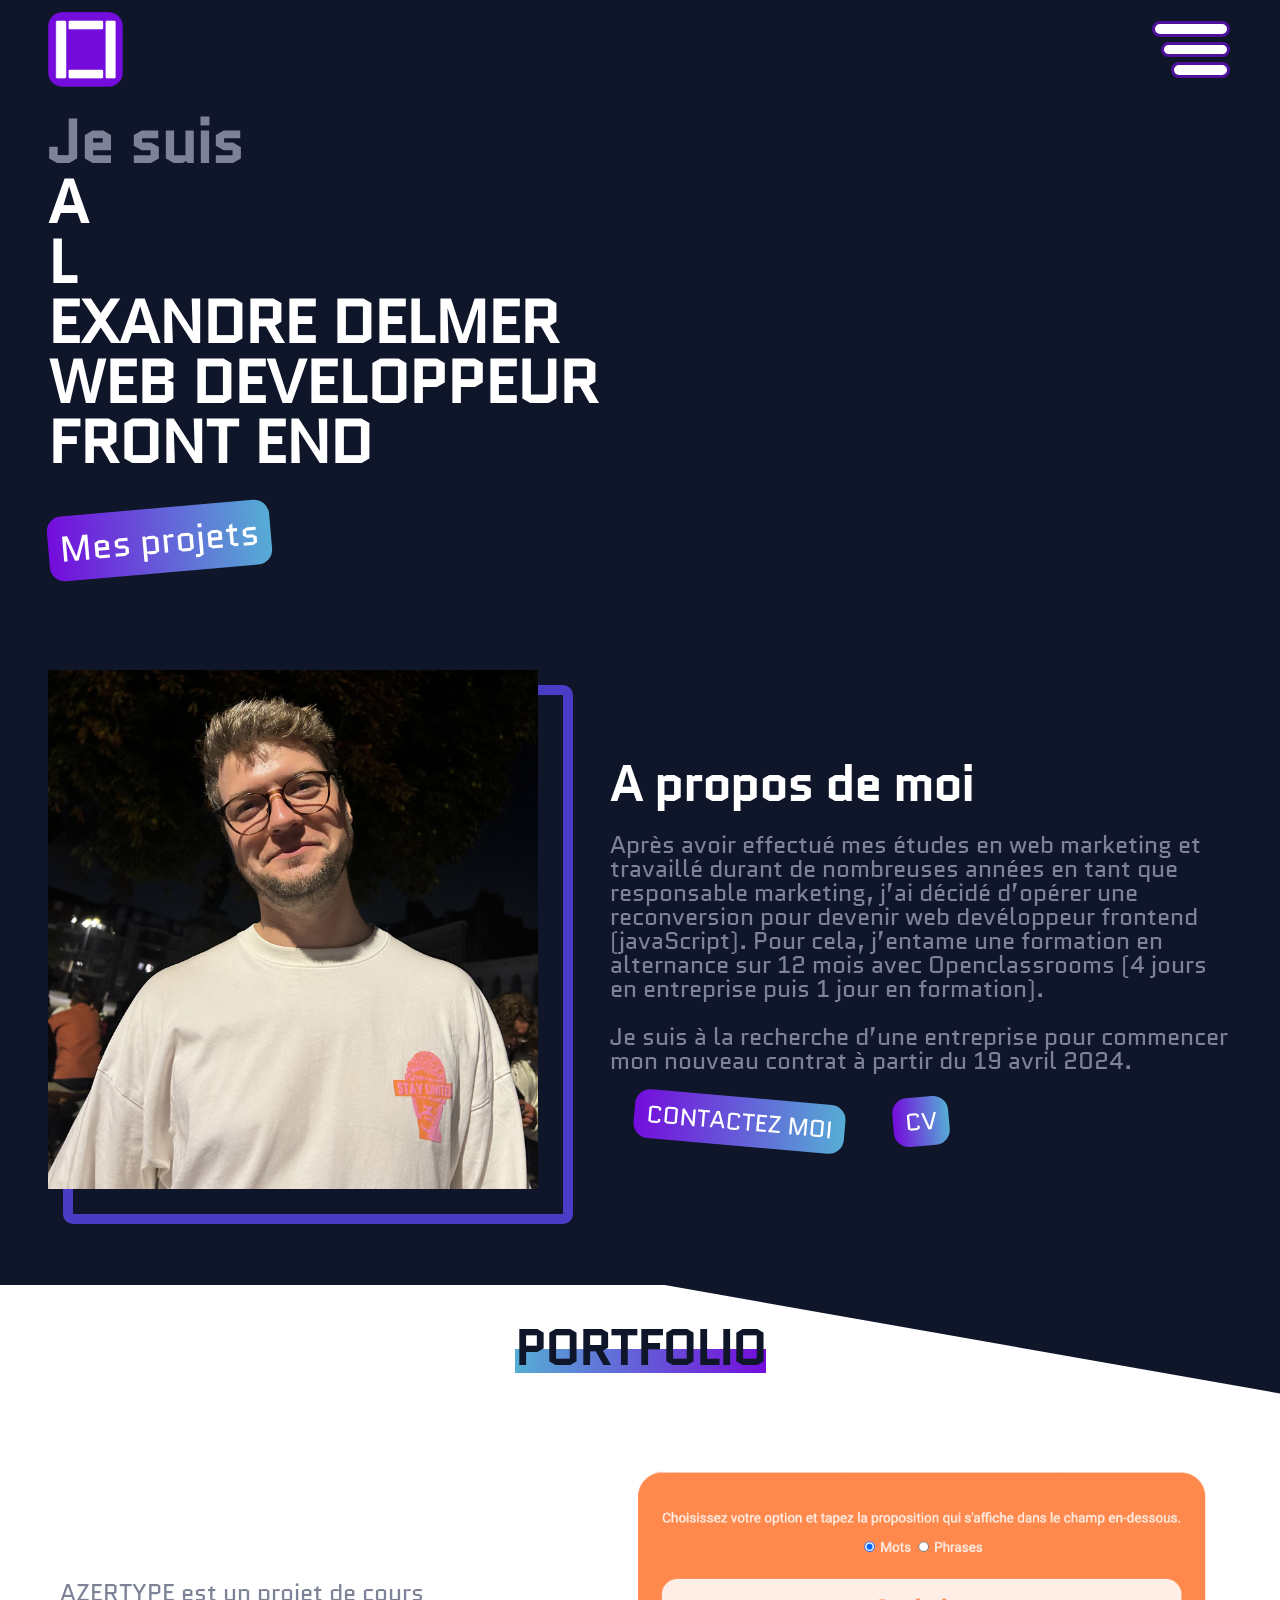
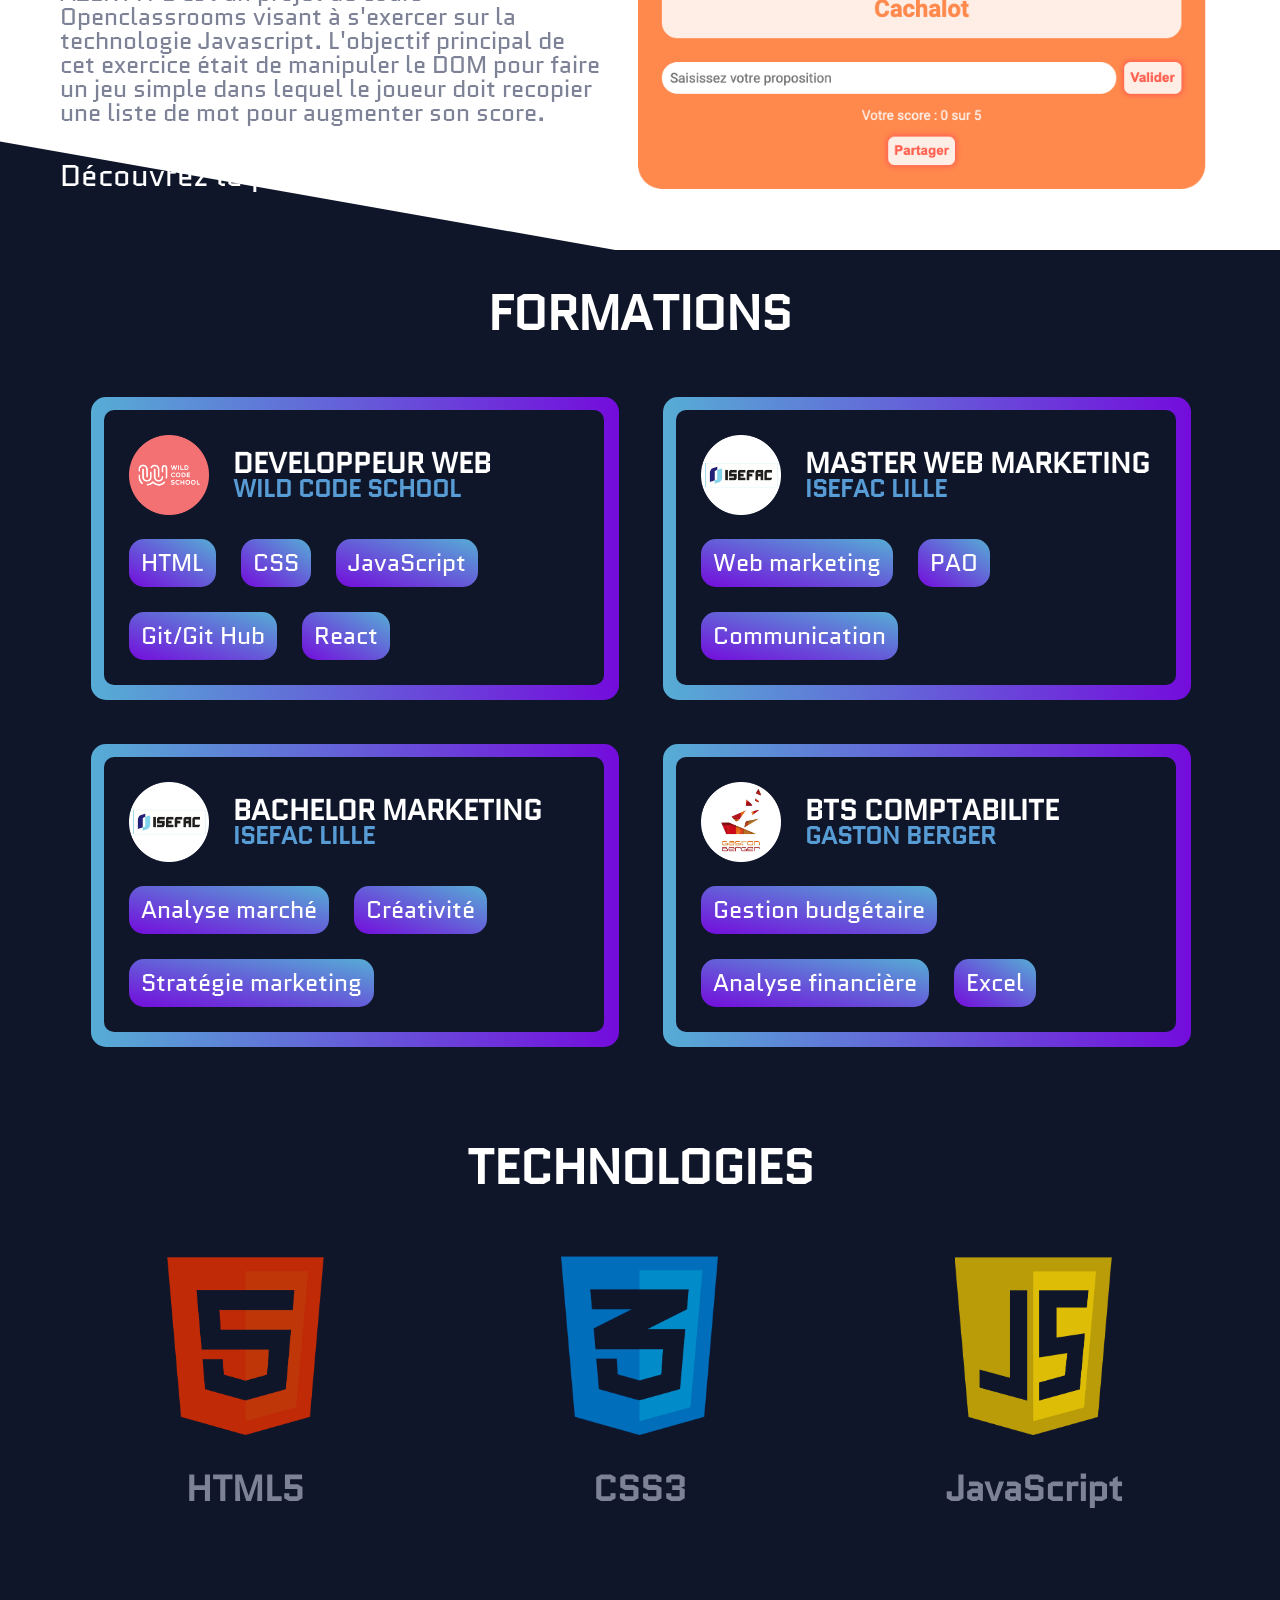
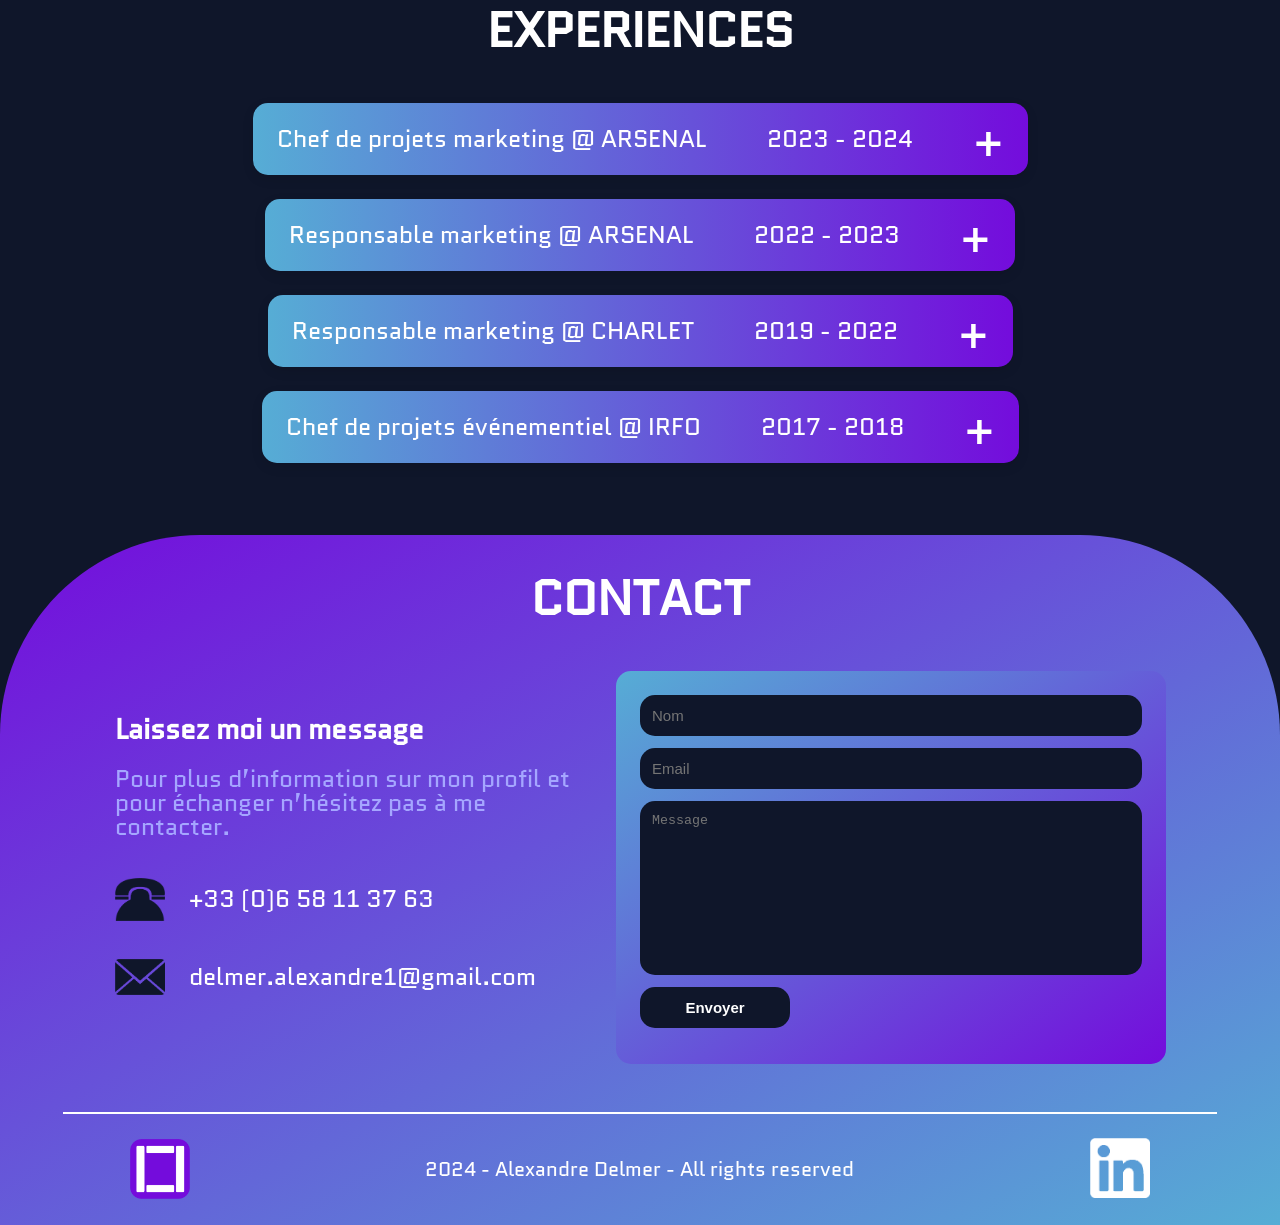
==== commit 04faee79: "MAJ" ====
--- a/index.html
+++ b/index.html
@@ -68,7 +68,7 @@
     <main>
         <!-- L'introduction de mon site  -->
         <div class="intro">
-            <h1><span class="intro_p">Je suis</span> ALEXANDRE DELMER <span>WEB DEVELOPPEUR</span> FRONT END</span></h1>
+            <h1><span class="intro_p">Je suis</span> A<span class="intro_p--rebound">L</span>EXANDRE DELMER <span>WEB DEVELOPPEUR</span> FRONT END</span></h1>
             
             <button class="btnOne btnRotateBottom"><a href="#portfolio">Mes projets</a></button>
         </div>
--- a/sass/main.css
+++ b/sass/main.css
@@ -179,8 +179,50 @@
     scale: 1;
   }
 }
-@-webkit-keyframes horizontalScroll {}
-@keyframes horizontalScroll {}
+@-webkit-keyframes fillBackground {
+  0% {
+    width: 0%;
+  }
+  100% {
+    width: 100%;
+  }
+}
+@keyframes fillBackground {
+  0% {
+    width: 0%;
+  }
+  100% {
+    width: 100%;
+  }
+}
+@-webkit-keyframes rebound {
+  0%, 20%, 50%, 80%, 100% {
+    -webkit-transform: translateY(0);
+            transform: translateY(0);
+  }
+  40% {
+    -webkit-transform: translateY(-10%);
+            transform: translateY(-10%);
+  }
+  60% {
+    -webkit-transform: translateY(-5%);
+            transform: translateY(-5%);
+  }
+}
+@keyframes rebound {
+  0%, 20%, 50%, 80%, 100% {
+    -webkit-transform: translateY(0);
+            transform: translateY(0);
+  }
+  40% {
+    -webkit-transform: translateY(-10%);
+            transform: translateY(-10%);
+  }
+  60% {
+    -webkit-transform: translateY(-5%);
+            transform: translateY(-5%);
+  }
+}
 button {
   color: white;
   font-size: 1rem;
@@ -593,7 +635,18 @@
   }
 }
 .intro_p {
+  display: -webkit-box;
+  display: -ms-flexbox;
+  display: flex;
+  -webkit-box-orient: horizontal;
+  -webkit-box-direction: normal;
+      -ms-flex-direction: row;
+          flex-direction: row;
   color: #7D8296;
+}
+.intro_p--rebound {
+  -webkit-animation: rebound 1s ease-in-out infinite;
+          animation: rebound 1s ease-in-out infinite;
 }
 .intro h1 {
   display: -webkit-box;
@@ -793,16 +846,17 @@
       -ms-flex-align: center;
           align-items: center;
   position: relative;
+  overflow: hidden;
 }
 .portfolio::before {
   content: "";
   position: absolute;
-  z-index: -99;
+  z-index: -1;
   width: 200%;
   height: 100%;
   background: white;
-  -webkit-transform: rotate(3deg);
-          transform: rotate(3deg);
+  -webkit-transform: rotate(10deg);
+          transform: rotate(10deg);
 }
 .portfolio h2 {
   color: #0F162A;
@@ -811,11 +865,14 @@
 .portfolio h2::before {
   content: "";
   width: 100%;
-  height: 100%;
+  height: 50%;
   position: absolute;
   z-index: -1;
   background: -webkit-gradient(linear, left top, right top, from(#56ADD5), to(#740CDC));
   background: linear-gradient(to right, #56ADD5, #740CDC);
+  -webkit-animation: fillBackground 2s ease-in-out infinite;
+          animation: fillBackground 2s ease-in-out infinite;
+  top: 50%;
 }
 .portfolio_menu {
   margin-bottom: 0;
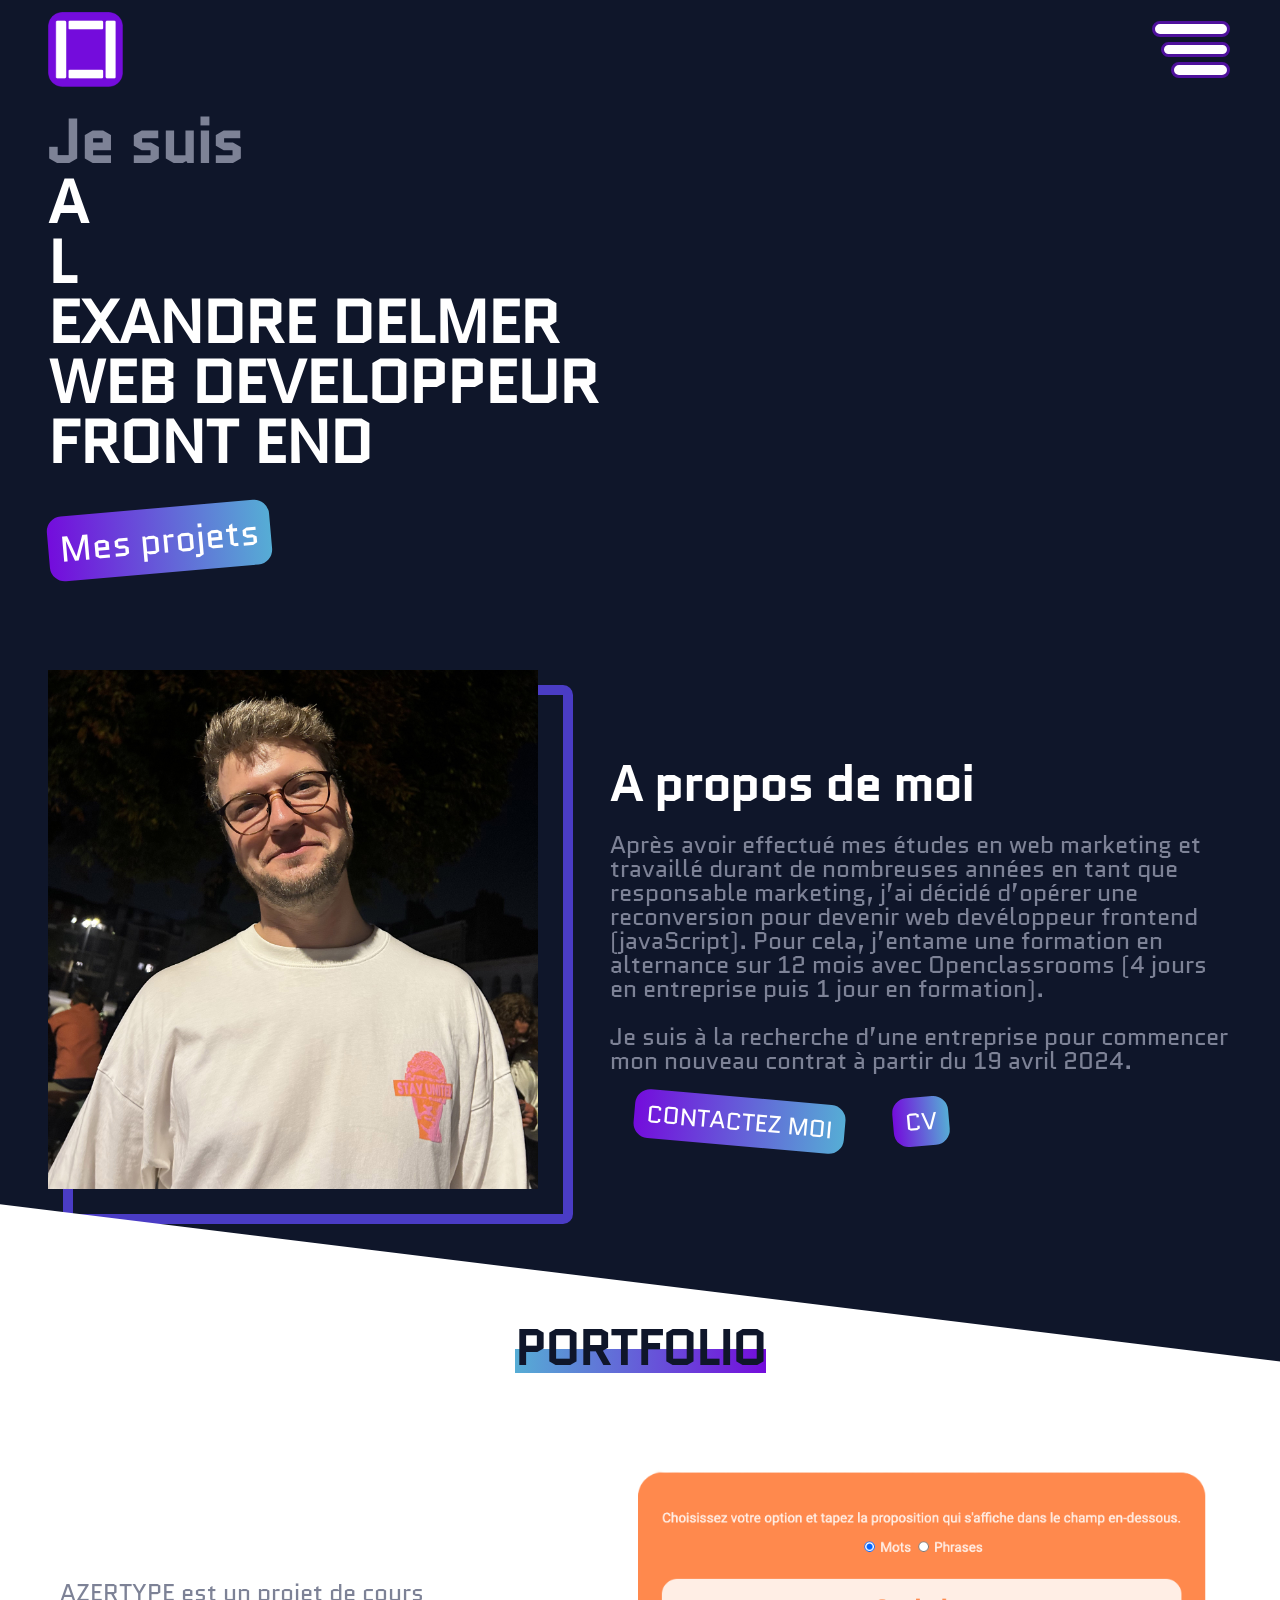
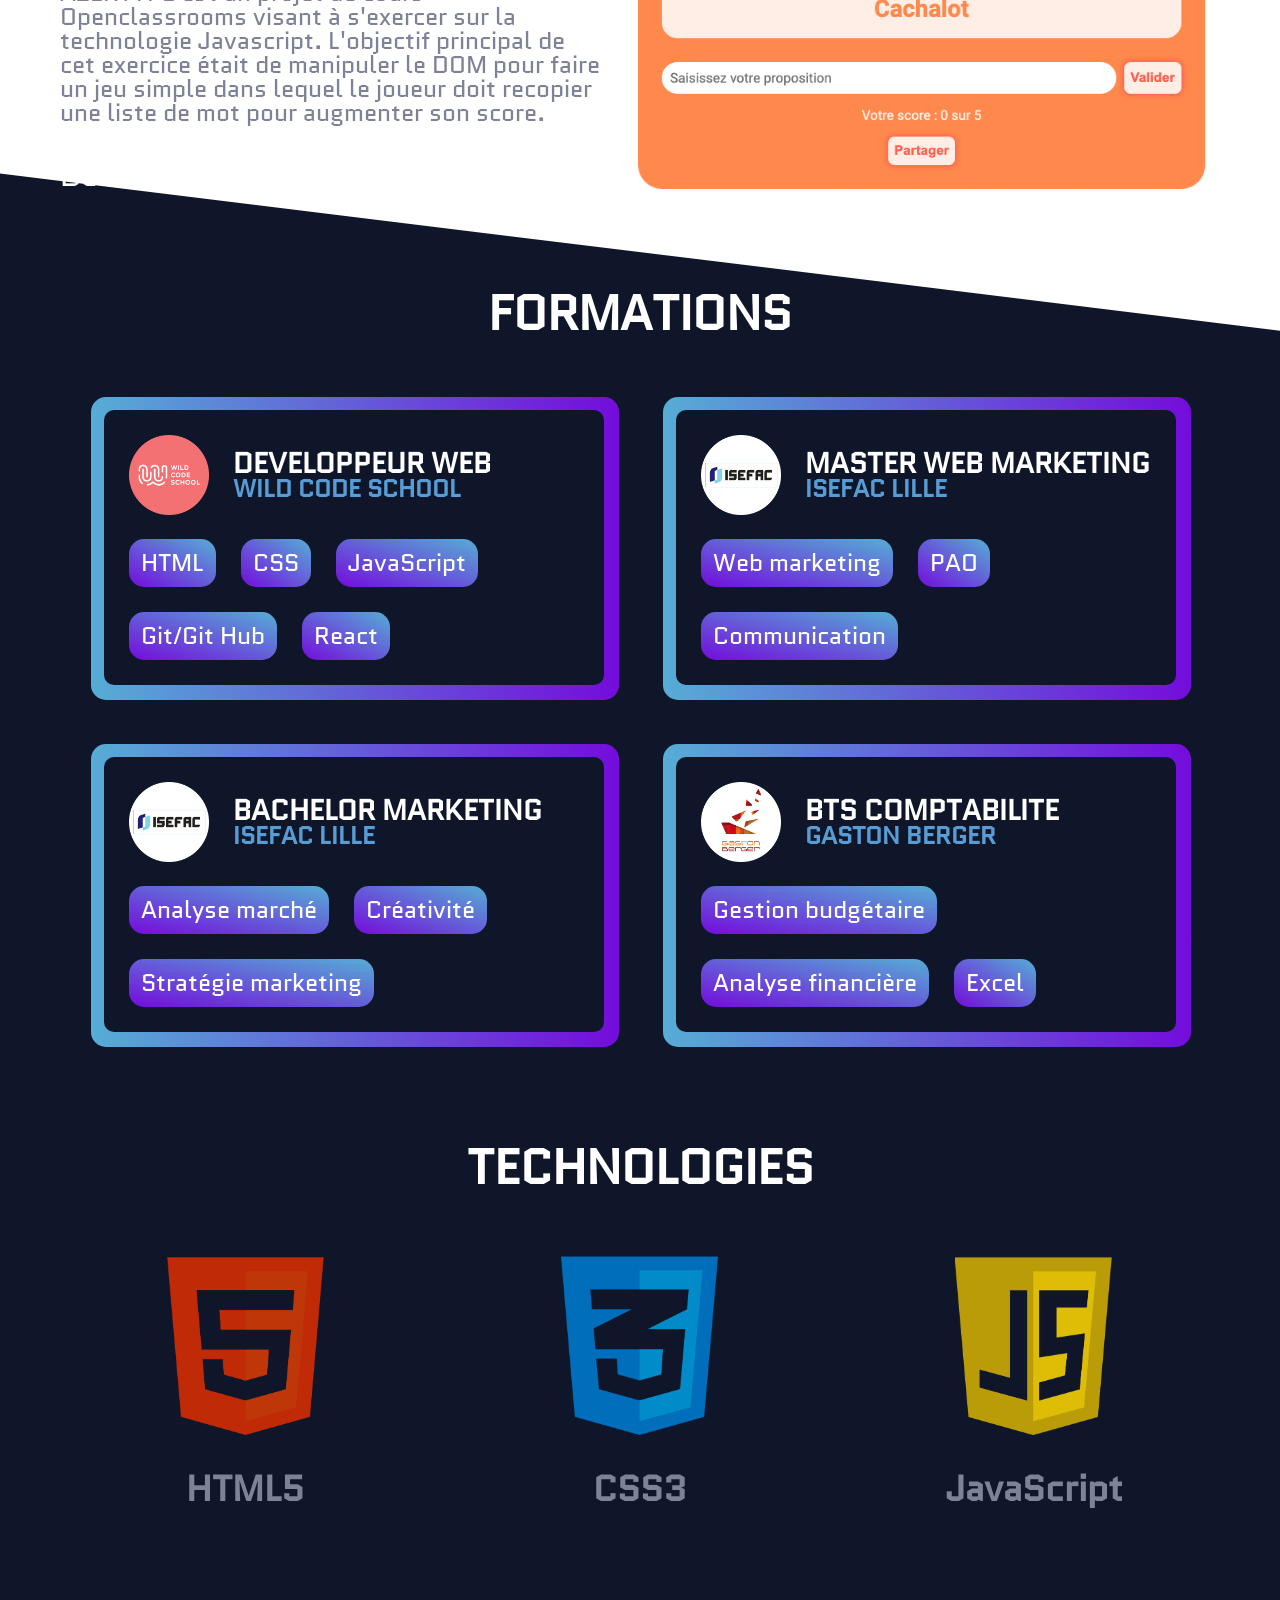
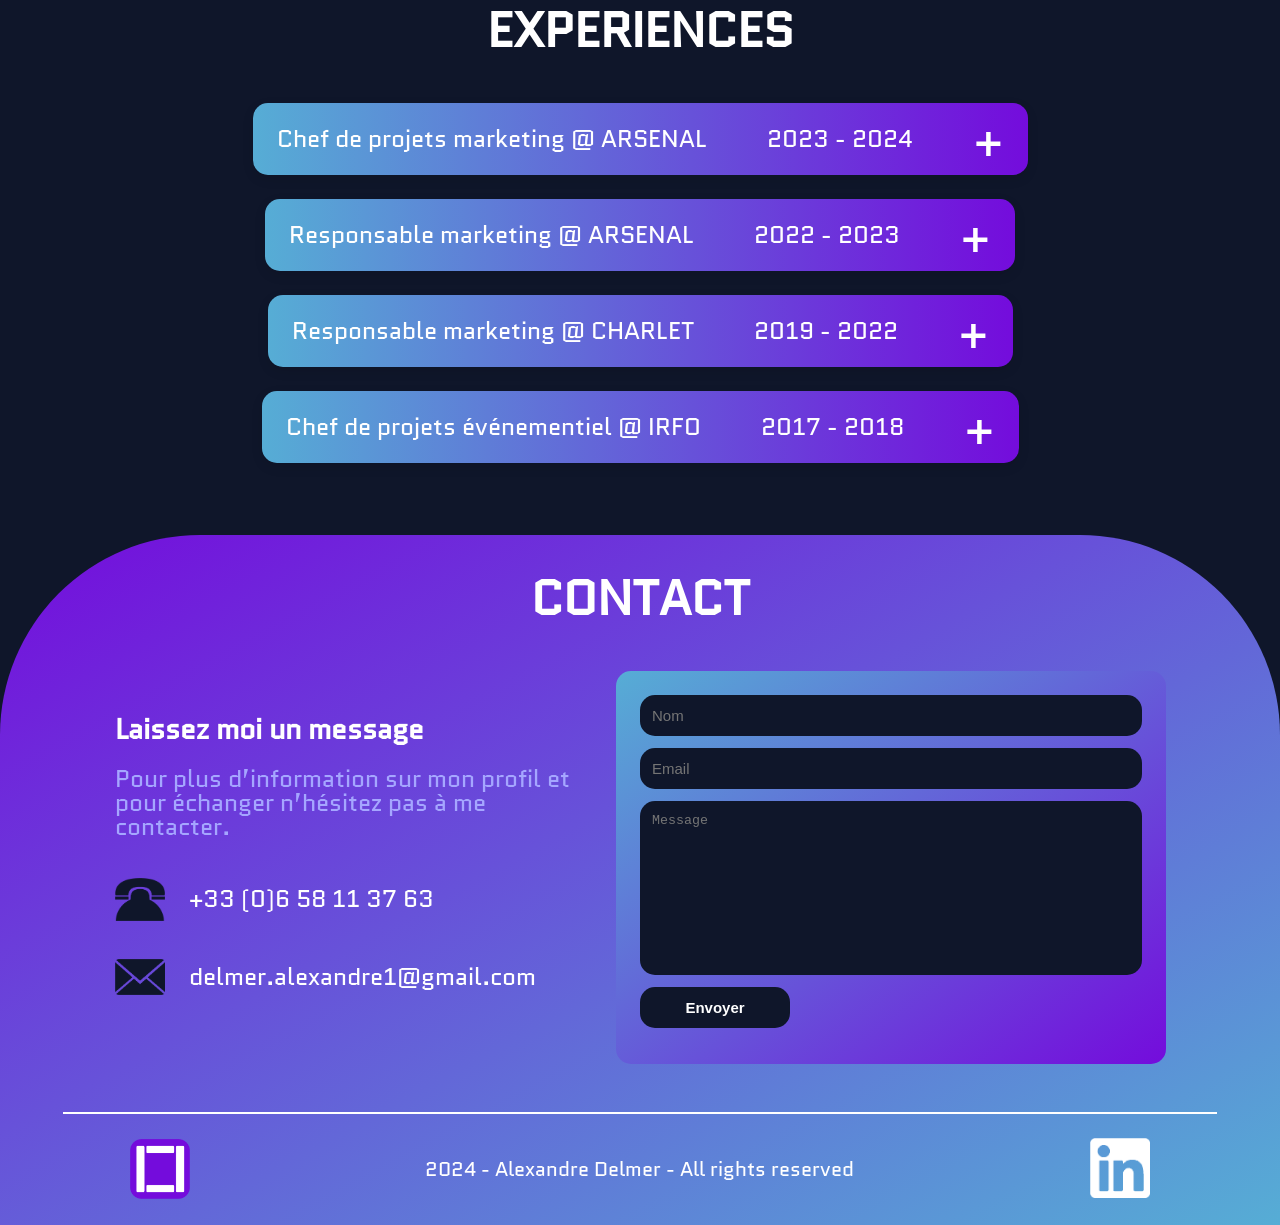
==== commit 3cf22675: "MAJ" ====
--- a/index.html
+++ b/index.html
@@ -387,7 +387,7 @@
                 </div>
             </div>
 
-            <form class="footer_contact_form" action="" method="">
+            <form class="footer_contact_form" action="/submit_form.php" method="post">
                 <input type="text" id="name" name="name" placeholder="Nom" required>
                 <input type="email" id="email" name="email" placeholder="Email" required>
                 <textarea name="message" id="message" cols="30" rows="10" maxlength="500" placeholder="Message"></textarea>
--- a/sass/main.css
+++ b/sass/main.css
@@ -846,7 +846,6 @@
       -ms-flex-align: center;
           align-items: center;
   position: relative;
-  overflow: hidden;
 }
 .portfolio::before {
   content: "";
@@ -855,8 +854,8 @@
   width: 200%;
   height: 100%;
   background: white;
-  -webkit-transform: rotate(10deg);
-          transform: rotate(10deg);
+  -webkit-transform: rotate(7deg);
+          transform: rotate(7deg);
 }
 .portfolio h2 {
   color: #0F162A;
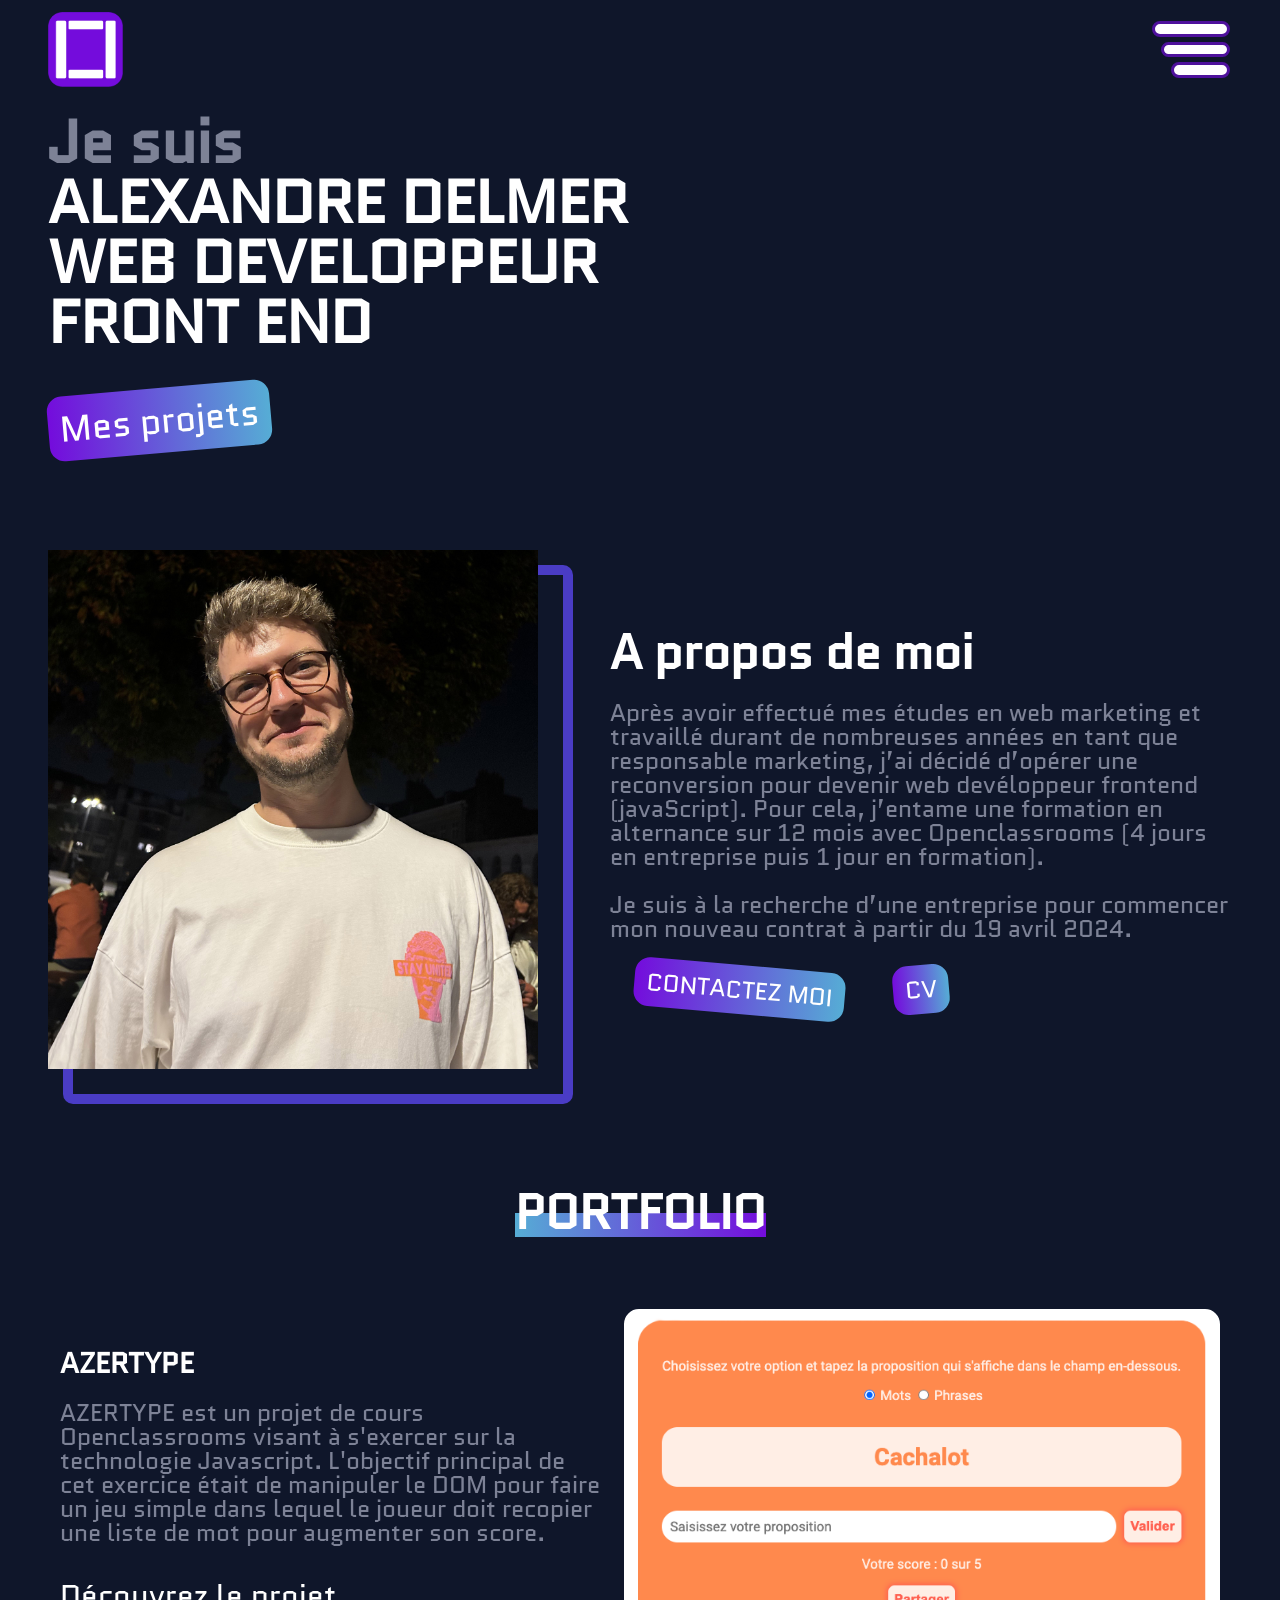
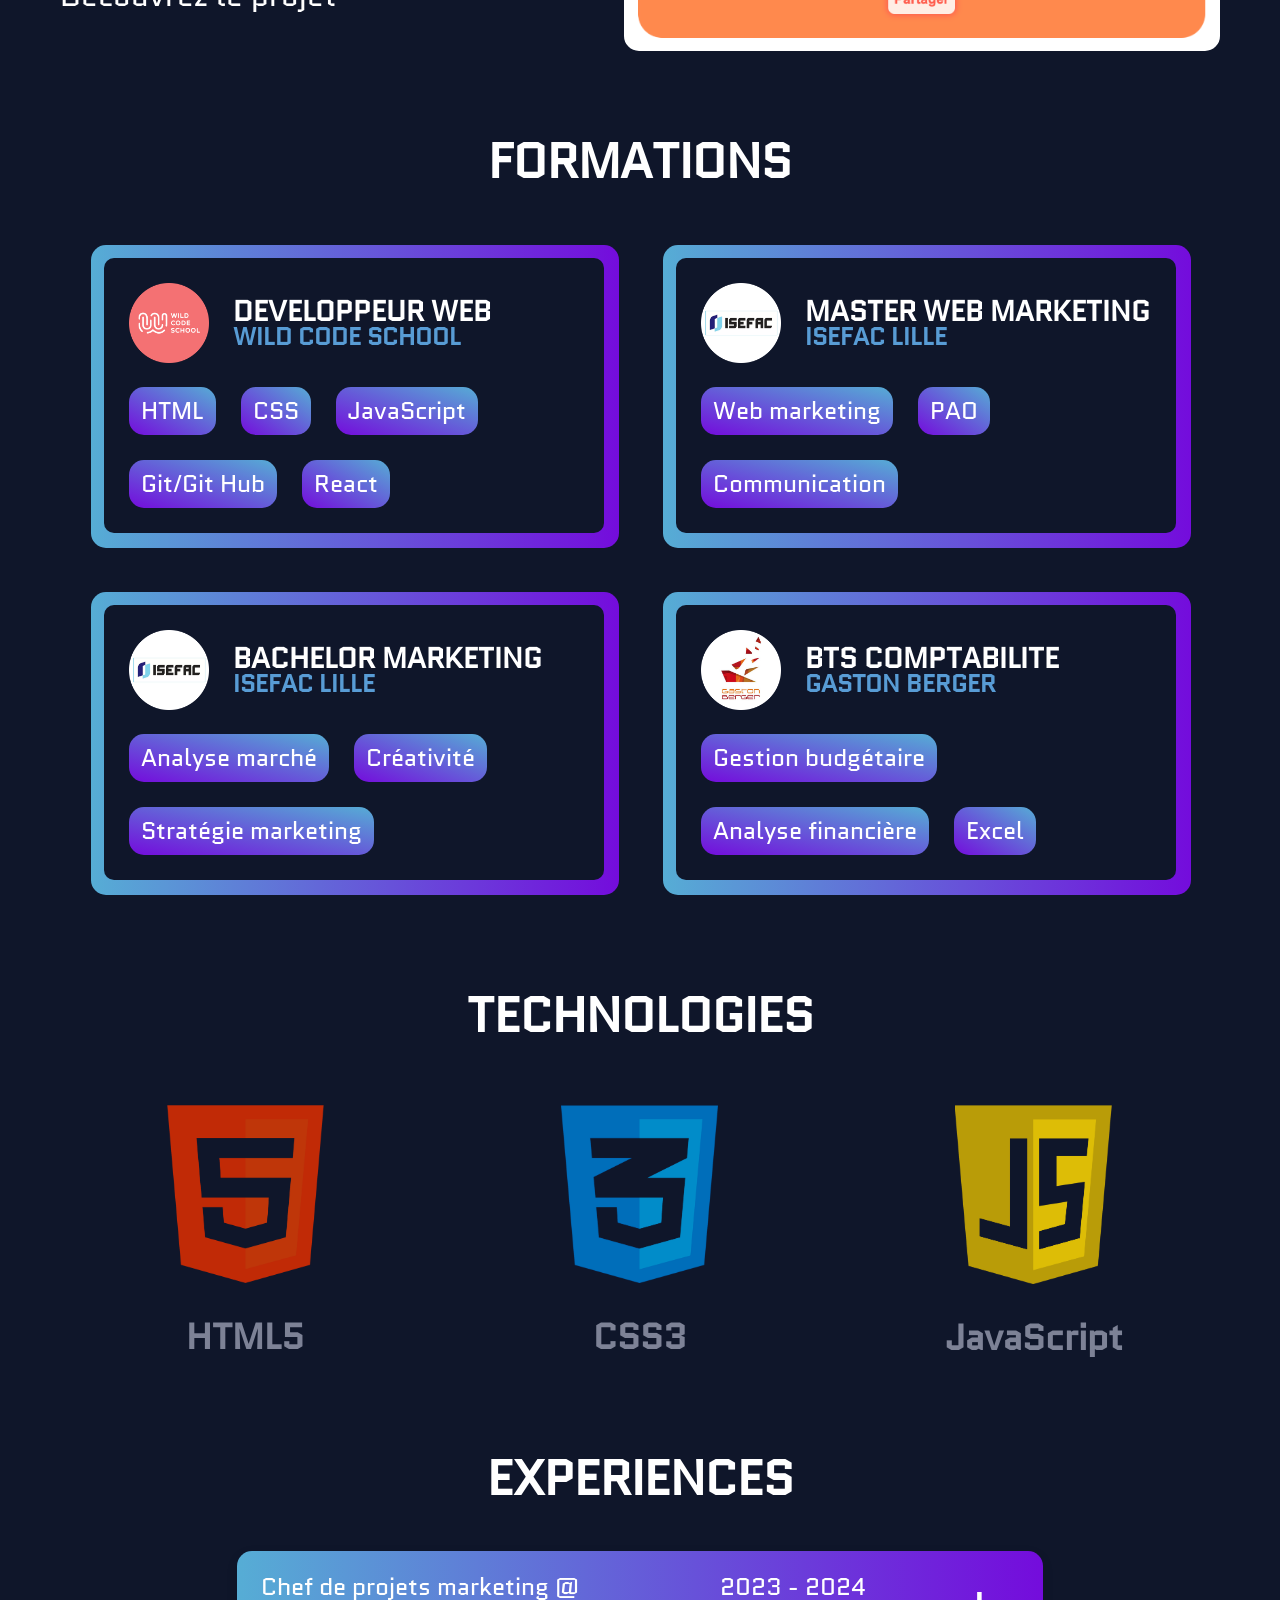
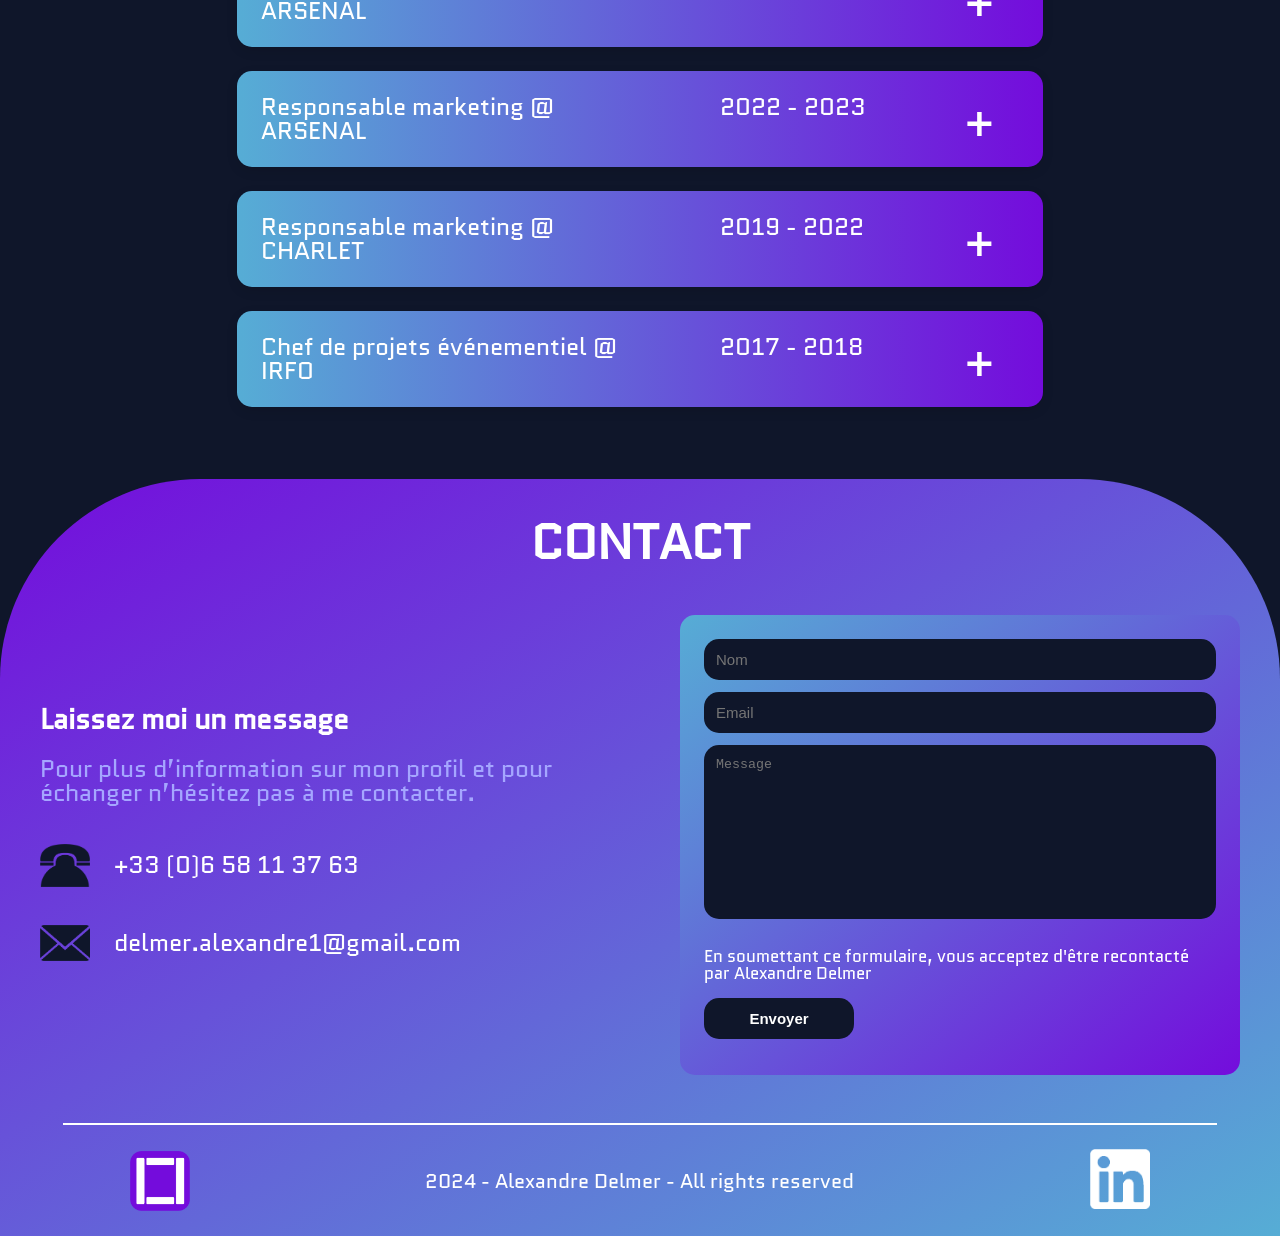
==== commit a47c9d3a: "MAJ" ====
--- a/index.html
+++ b/index.html
@@ -68,7 +68,7 @@
     <main>
         <!-- L'introduction de mon site  -->
         <div class="intro">
-            <h1><span class="intro_p">Je suis</span> A<span class="intro_p--rebound">L</span>EXANDRE DELMER <span>WEB DEVELOPPEUR</span> FRONT END</span></h1>
+            <h1><span class="intro_p">Je suis</span> ALEXANDRE DELMER <span>WEB DEVELOPPEUR</span> FRONT END</span></h1>
             
             <button class="btnOne btnRotateBottom"><a href="#portfolio">Mes projets</a></button>
         </div>
@@ -115,7 +115,7 @@
                     </div>
                 </div>
 
-                <img src="/src/azertype.png" alt="">
+                <img src="/src/azertype.png" alt="projet de jeux AZERTYPE">
 
             </div>
 
@@ -387,11 +387,13 @@
                 </div>
             </div>
 
-            <form class="footer_contact_form" action="/submit_form.php" method="post">
+            <form class="footer_contact_form" action="#contact" method="post">
                 <input type="text" id="name" name="name" placeholder="Nom" required>
                 <input type="email" id="email" name="email" placeholder="Email" required>
                 <textarea name="message" id="message" cols="30" rows="10" maxlength="500" placeholder="Message"></textarea>
+                <p class="footer_contact_form_ml">En soumettant ce formulaire, vous acceptez d'être recontacté par Alexandre Delmer</p>
                 <input class="footer_contact_form_sender" type="submit" value="Envoyer">
+                <div id="message-container"></div>
             </form>
         </div>
 
--- a/sass/main.css
+++ b/sass/main.css
@@ -372,6 +372,11 @@
   -webkit-box-sizing: border-box;
           box-sizing: border-box;
 }
+@media only screen and (min-width: 1451px) {
+  nav {
+    background: #0F162A;
+  }
+}
 nav .menu {
   display: -webkit-box;
   display: -ms-flexbox;
@@ -568,6 +573,11 @@
 :root {
   font-size: 24px;
 }
+@media only screen and (min-width: 768px) and (max-width: 991px) {
+  :root {
+    font-size: 24px;
+  }
+}
 @media only screen and (max-width: 767px) {
   :root {
     font-size: 16px;
@@ -634,6 +644,14 @@
             align-items: center;
   }
 }
+@media only screen and (min-width: 768px) and (max-width: 991px) {
+  .intro {
+    margin-top: 3rem;
+    -webkit-box-align: center;
+        -ms-flex-align: center;
+            align-items: center;
+  }
+}
 .intro_p {
   display: -webkit-box;
   display: -ms-flexbox;
@@ -644,6 +662,20 @@
           flex-direction: row;
   color: #7D8296;
 }
+@media only screen and (max-width: 767px) {
+  .intro_p {
+    -webkit-box-pack: center;
+        -ms-flex-pack: center;
+            justify-content: center;
+  }
+}
+@media only screen and (min-width: 768px) and (max-width: 991px) {
+  .intro_p {
+    -webkit-box-pack: center;
+        -ms-flex-pack: center;
+            justify-content: center;
+  }
+}
 .intro_p--rebound {
   -webkit-animation: rebound 1s ease-in-out infinite;
           animation: rebound 1s ease-in-out infinite;
@@ -659,6 +691,11 @@
   margin-bottom: 1rem;
 }
 @media only screen and (max-width: 767px) {
+  .intro h1 {
+    text-align: center;
+  }
+}
+@media only screen and (min-width: 768px) and (max-width: 991px) {
   .intro h1 {
     text-align: center;
   }
@@ -669,6 +706,12 @@
   margin-top: 0.5rem;
 }
 @media only screen and (max-width: 767px) {
+  .intro button {
+    -ms-flex-item-align: center;
+        align-self: center;
+  }
+}
+@media only screen and (min-width: 768px) and (max-width: 991px) {
   .intro button {
     -ms-flex-item-align: center;
         align-self: center;
@@ -720,6 +763,17 @@
             justify-content: center;
   }
 }
+@media only screen and (min-width: 768px) and (max-width: 991px) {
+  .aboutme {
+    -webkit-box-orient: vertical;
+    -webkit-box-direction: normal;
+        -ms-flex-direction: column;
+            flex-direction: column;
+    -webkit-box-pack: center;
+        -ms-flex-pack: center;
+            justify-content: center;
+  }
+}
 .aboutme_portrait {
   display: -webkit-box;
   display: -ms-flexbox;
@@ -728,6 +782,13 @@
   max-width: 100%;
   height: auto;
   margin-bottom: 2rem;
+}
+@media only screen and (min-width: 768px) and (max-width: 991px) {
+  .aboutme_portrait {
+    -webkit-box-pack: center;
+        -ms-flex-pack: center;
+            justify-content: center;
+  }
 }
 .aboutme_portrait_img {
   max-width: 100%;
@@ -738,6 +799,12 @@
 }
 @media only screen and (max-width: 767px) {
   .aboutme_portrait_img {
+    margin-right: 0rem;
+  }
+}
+@media only screen and (min-width: 768px) and (max-width: 991px) {
+  .aboutme_portrait_img {
+    max-width: 90%;
     margin-right: 0rem;
   }
 }
@@ -759,6 +826,16 @@
     right: 0;
     bottom: 0;
     left: 1%;
+  }
+}
+@media only screen and (min-width: 768px) and (max-width: 991px) {
+  .aboutme_portrait_frame {
+    width: 90%;
+    height: 90%;
+    top: 13%;
+    right: 0;
+    bottom: 0;
+    left: 8%;
   }
 }
 .aboutme_description {
@@ -779,6 +856,21 @@
     margin-left: 0rem;
   }
 }
+@media only screen and (min-width: 768px) and (max-width: 991px) {
+  .aboutme_description {
+    display: -webkit-box;
+    display: -ms-flexbox;
+    display: flex;
+    -webkit-box-orient: vertical;
+    -webkit-box-direction: normal;
+        -ms-flex-direction: column;
+            flex-direction: column;
+    -webkit-box-align: center;
+        -ms-flex-align: center;
+            align-items: center;
+    margin-left: 0rem;
+  }
+}
 .aboutme_description_intro h2 {
   margin: 0;
 }
@@ -788,6 +880,12 @@
     margin-top: 2rem;
   }
 }
+@media only screen and (min-width: 768px) and (max-width: 991px) {
+  .aboutme_description_intro h2 {
+    text-align: center;
+    margin-top: 2rem;
+  }
+}
 .aboutme_description_intro p {
   display: -webkit-box;
   display: -ms-flexbox;
@@ -803,6 +901,11 @@
     text-align: center;
   }
 }
+@media only screen and (min-width: 768px) and (max-width: 991px) {
+  .aboutme_description_intro p {
+    text-align: center;
+  }
+}
 .aboutme_description_intro p span {
   padding-top: 1rem;
 }
@@ -816,7 +919,14 @@
   -webkit-box-align: center;
       -ms-flex-align: center;
           align-items: center;
-  margin-top: 1rem;
+  margin: 1rem 0rem 1rem 0rem;
+}
+@media only screen and (min-width: 768px) and (max-width: 991px) {
+  .aboutme_description_areaBtn {
+    -webkit-box-pack: center;
+        -ms-flex-pack: center;
+            justify-content: center;
+  }
 }
 .aboutme_description_areaBtn button {
   margin: 0rem 1rem 0rem 1rem;
@@ -847,19 +957,10 @@
           align-items: center;
   position: relative;
 }
-.portfolio::before {
-  content: "";
-  position: absolute;
-  z-index: -1;
-  width: 200%;
-  height: 100%;
-  background: white;
-  -webkit-transform: rotate(7deg);
-          transform: rotate(7deg);
-}
 .portfolio h2 {
-  color: #0F162A;
+  color: white;
   position: relative;
+  margin: 1rem 0rem 1rem 0rem;
 }
 .portfolio h2::before {
   content: "";
@@ -891,6 +992,20 @@
     -webkit-box-direction: normal;
         -ms-flex-direction: column;
             flex-direction: column;
+    -webkit-box-align: center;
+        -ms-flex-align: center;
+            align-items: center;
+  }
+}
+@media only screen and (min-width: 768px) and (max-width: 991px) {
+  .portfolio_project {
+    -webkit-box-orient: vertical;
+    -webkit-box-direction: normal;
+        -ms-flex-direction: column;
+            flex-direction: column;
+    -webkit-box-align: center;
+        -ms-flex-align: center;
+            align-items: center;
   }
 }
 .portfolio_project img {
@@ -928,14 +1043,26 @@
             align-items: center;
   }
 }
-.portfolio_project_description h2 {
-  color: #0F162A;
+@media only screen and (min-width: 768px) and (max-width: 991px) {
+  .portfolio_project_description {
+    -webkit-box-align: center;
+        -ms-flex-align: center;
+            align-items: center;
+  }
+}
+.portfolio_project_description h3 {
+  color: white;
   margin: 0;
 }
 .portfolio_project_description_p {
   color: #7D8296;
 }
 @media only screen and (max-width: 767px) {
+  .portfolio_project_description_p {
+    text-align: center;
+  }
+}
+@media only screen and (min-width: 768px) and (max-width: 991px) {
   .portfolio_project_description_p {
     text-align: center;
   }
@@ -963,16 +1090,28 @@
           animation: bounce 1.5s ease-in-out infinite;
   margin-top: 0.5rem;
 }
+@media only screen and (min-width: 768px) and (max-width: 991px) {
+  .portfolio_project_description_link a {
+    margin-bottom: 2rem;
+  }
+}
 .portfolio_project_description_link a:hover {
   color: #0F162A;
   background-color: white;
 }
-.portfolio_project_img {
-  height: 100%;
-}
-.portfolio_project_img img {
-  width: auto;
-  max-height: 500px;
+.portfolio_project img {
+  max-width: 50%;
+  height: auto;
+}
+@media only screen and (max-width: 767px) {
+  .portfolio_project img {
+    max-width: 90%;
+  }
+}
+@media only screen and (min-width: 768px) and (max-width: 991px) {
+  .portfolio_project img {
+    max-width: 90%;
+  }
 }
 .portfolio button {
   margin-bottom: 2rem;
@@ -1219,51 +1358,86 @@
       -ms-flex-align: center;
           align-items: center;
   color: white;
-  max-width: 100%;
+  width: 80%;
 }
 .xp_list_title {
-  display: -webkit-box;
-  display: -ms-flexbox;
-  display: flex;
-  -webkit-box-pack: justify;
-      -ms-flex-pack: justify;
-          justify-content: space-between;
-  -webkit-box-align: center;
-      -ms-flex-align: center;
-          align-items: center;
+  display: grid;
+  grid-template-columns: 5fr 2fr 1fr;
   background: -webkit-gradient(linear, left top, right top, from(#56ADD5), to(#740CDC));
   background: linear-gradient(to right, #56ADD5, #740CDC);
   border-radius: 15px;
   padding: 0rem 1rem 0rem 1rem;
   gap: 60px;
-  max-width: 100%;
+  width: 80%;
   height: auto;
   -webkit-box-shadow: 0 4px 12px rgba(0, 0, 0, 0.1);
           box-shadow: 0 4px 12px rgba(0, 0, 0, 0.1);
 }
 @media only screen and (max-width: 767px) {
   .xp_list_title {
-    -webkit-box-orient: vertical;
-    -webkit-box-direction: normal;
-        -ms-flex-direction: column;
-            flex-direction: column;
+    grid-template-columns: 1fr;
+    grid-template-rows: 1fr 1fr 1fr;
+    gap: 0;
+    padding: 1rem 1rem 1rem 1rem;
+  }
+}
+@media only screen and (min-width: 768px) and (max-width: 991px) {
+  .xp_list_title {
+    grid-template-columns: 1fr;
+    grid-template-rows: 1fr 1fr 1fr;
+    gap: 0;
+    padding: 1rem 1rem 1rem 1rem;
+  }
+}
+.xp_list_title p {
+  text-align: left;
+}
+@media only screen and (max-width: 767px) {
+  .xp_list_title p {
+    display: -webkit-box;
+    display: -ms-flexbox;
+    display: flex;
     -webkit-box-pack: center;
         -ms-flex-pack: center;
             justify-content: center;
-    gap: 0px;
-  }
-}
-@media only screen and (max-width: 767px) {
+    -webkit-box-align: center;
+        -ms-flex-align: center;
+            align-items: center;
+    text-align: center;
+    padding: 0;
+    margin: 0;
+    line-height: 1.5;
+  }
+}
+@media only screen and (min-width: 768px) and (max-width: 991px) {
   .xp_list_title p {
+    display: -webkit-box;
+    display: -ms-flexbox;
+    display: flex;
+    -webkit-box-pack: center;
+        -ms-flex-pack: center;
+            justify-content: center;
+    -webkit-box-align: center;
+        -ms-flex-align: center;
+            align-items: center;
     text-align: center;
+    padding: 0;
+    margin: 0;
+    line-height: 1.5;
   }
 }
 .xp_list_title_btn {
   display: -webkit-box;
   display: -ms-flexbox;
   display: flex;
+  -webkit-box-pack: center;
+      -ms-flex-pack: center;
+          justify-content: center;
+  -webkit-box-align: center;
+      -ms-flex-align: center;
+          align-items: center;
   font-size: 2rem;
-  text-align: center;
+  text-align: right;
   margin: 0;
   padding: 0;
   -webkit-transition: -webkit-transform 0.5s ease-in-out;
@@ -1294,7 +1468,7 @@
   border-radius: 0px 0px 15px 15px;
   padding: 1rem;
   margin-bottom: 2rem;
-  width: 90%;
+  width: 70%;
   height: auto;
   position: relative;
   z-index: -1;
@@ -1303,6 +1477,12 @@
   margin-bottom: 1rem;
 }
 @media only screen and (max-width: 767px) {
+  .xp_list_description_text {
+    margin-top: 1rem;
+    text-align: center;
+  }
+}
+@media only screen and (min-width: 768px) and (max-width: 991px) {
   .xp_list_description_text {
     margin-top: 1rem;
     text-align: center;
@@ -1332,6 +1512,18 @@
     gap: 0px;
   }
 }
+@media only screen and (min-width: 768px) and (max-width: 991px) {
+  .xp_list_description_contact {
+    -webkit-box-orient: vertical;
+    -webkit-box-direction: normal;
+        -ms-flex-direction: column;
+            flex-direction: column;
+    -webkit-box-align: center;
+        -ms-flex-align: center;
+            align-items: center;
+    gap: 0px;
+  }
+}
 .xp_list_description_contact_adress {
   display: -webkit-box;
   display: -ms-flexbox;
@@ -1391,6 +1583,12 @@
     margin: 0rem 0rem 0.5rem 0rem;
   }
 }
+@media only screen and (min-width: 768px) and (max-width: 991px) {
+  .xp_list_description_skills p {
+    width: 100%;
+    margin: 0rem 0rem 0.5rem 0rem;
+  }
+}
 
 .footer {
   display: -webkit-box;
@@ -1413,6 +1611,11 @@
   padding-bottom: 1rem;
 }
 @media only screen and (max-width: 767px) {
+  .footer {
+    border-radius: 0;
+  }
+}
+@media only screen and (min-width: 768px) and (max-width: 991px) {
   .footer {
     border-radius: 0;
   }
@@ -1447,6 +1650,15 @@
     padding: 0rem;
   }
 }
+@media only screen and (min-width: 768px) and (max-width: 991px) {
+  .footer_contact {
+    -webkit-box-orient: vertical;
+    -webkit-box-direction: normal;
+        -ms-flex-direction: column;
+            flex-direction: column;
+    padding: 0rem;
+  }
+}
 .footer_contact_informations {
   display: -webkit-box;
   display: -ms-flexbox;
@@ -1465,6 +1677,11 @@
     width: 90%;
   }
 }
+@media only screen and (min-width: 768px) and (max-width: 991px) {
+  .footer_contact_informations {
+    width: 90%;
+  }
+}
 .footer_contact_informations h3 {
   margin: 0rem 0rem 1rem 0rem;
 }
@@ -1474,7 +1691,20 @@
     font-size: 1.75rem;
   }
 }
-@media only screen and (max-width: 767px) {
+@media only screen and (min-width: 768px) and (max-width: 991px) {
+  .footer_contact_informations h3 {
+    text-align: center;
+    font-size: 1.75rem;
+  }
+}
+@media only screen and (max-width: 767px) {
+  .footer_contact_informations p {
+    font-size: 1.25rem;
+    text-align: center;
+    margin: 0rem 0rem 1rem 0rem;
+  }
+}
+@media only screen and (min-width: 768px) and (max-width: 991px) {
   .footer_contact_informations p {
     font-size: 1.25rem;
     text-align: center;
@@ -1507,6 +1737,14 @@
             flex-direction: column;
   }
 }
+@media only screen and (min-width: 768px) and (max-width: 991px) {
+  .footer_contact_informations_data {
+    -webkit-box-orient: vertical;
+    -webkit-box-direction: normal;
+        -ms-flex-direction: column;
+            flex-direction: column;
+  }
+}
 .footer_contact_informations_data img {
   max-width: 50px;
   height: auto;
@@ -1517,6 +1755,11 @@
     margin: 0rem 0rem 1rem 0rem;
   }
 }
+@media only screen and (min-width: 768px) and (max-width: 991px) {
+  .footer_contact_informations_data img {
+    margin: 0rem 0rem 1rem 0rem;
+  }
+}
 .footer_contact_informations_data a {
   color: white;
   text-decoration: none;
@@ -1526,6 +1769,11 @@
     font-size: 1.25rem;
   }
 }
+@media only screen and (min-width: 768px) and (max-width: 991px) {
+  .footer_contact_informations_data a {
+    font-size: 1.25rem;
+  }
+}
 .footer_contact_form {
   display: -webkit-box;
   display: -ms-flexbox;
@@ -1535,12 +1783,21 @@
       -ms-flex-direction: column;
           flex-direction: column;
   padding: 1rem;
-  width: 50%;
+  width: 40%;
   border-radius: 15px;
   background: -webkit-gradient(linear, right bottom, left top, from(#740CDC), to(#56ADD5));
   background: linear-gradient(to top left, #740CDC, #56ADD5);
 }
 @media only screen and (max-width: 767px) {
+  .footer_contact_form {
+    width: 80%;
+    -webkit-box-align: center;
+        -ms-flex-align: center;
+            align-items: center;
+    margin-top: 1rem;
+  }
+}
+@media only screen and (min-width: 768px) and (max-width: 991px) {
   .footer_contact_form {
     width: 80%;
     -webkit-box-align: center;
@@ -1563,6 +1820,11 @@
     width: 100%;
   }
 }
+@media only screen and (min-width: 768px) and (max-width: 991px) {
+  .footer_contact_form input {
+    width: 100%;
+  }
+}
 .footer_contact_form input ::-webkit-input-placeholder {
   font-size: 1rem;
   font-weight: bold;
@@ -1597,6 +1859,11 @@
     width: 100%;
   }
 }
+@media only screen and (min-width: 768px) and (max-width: 991px) {
+  .footer_contact_form textarea {
+    width: 100%;
+  }
+}
 .footer_contact_form textarea ::-webkit-input-placeholder {
   font-size: 1rem;
   font-weight: bold;
@@ -1621,6 +1888,20 @@
   color: white;
   font-weight: bold;
   width: 150px;
+}
+.footer_contact_form_ml {
+  color: white;
+  font-size: 0.7rem;
+}
+@media only screen and (max-width: 767px) {
+  .footer_contact_form_ml {
+    text-align: center;
+  }
+}
+@media only screen and (min-width: 768px) and (max-width: 991px) {
+  .footer_contact_form_ml {
+    text-align: center;
+  }
 }
 .footer_line {
   border: 1px solid white;
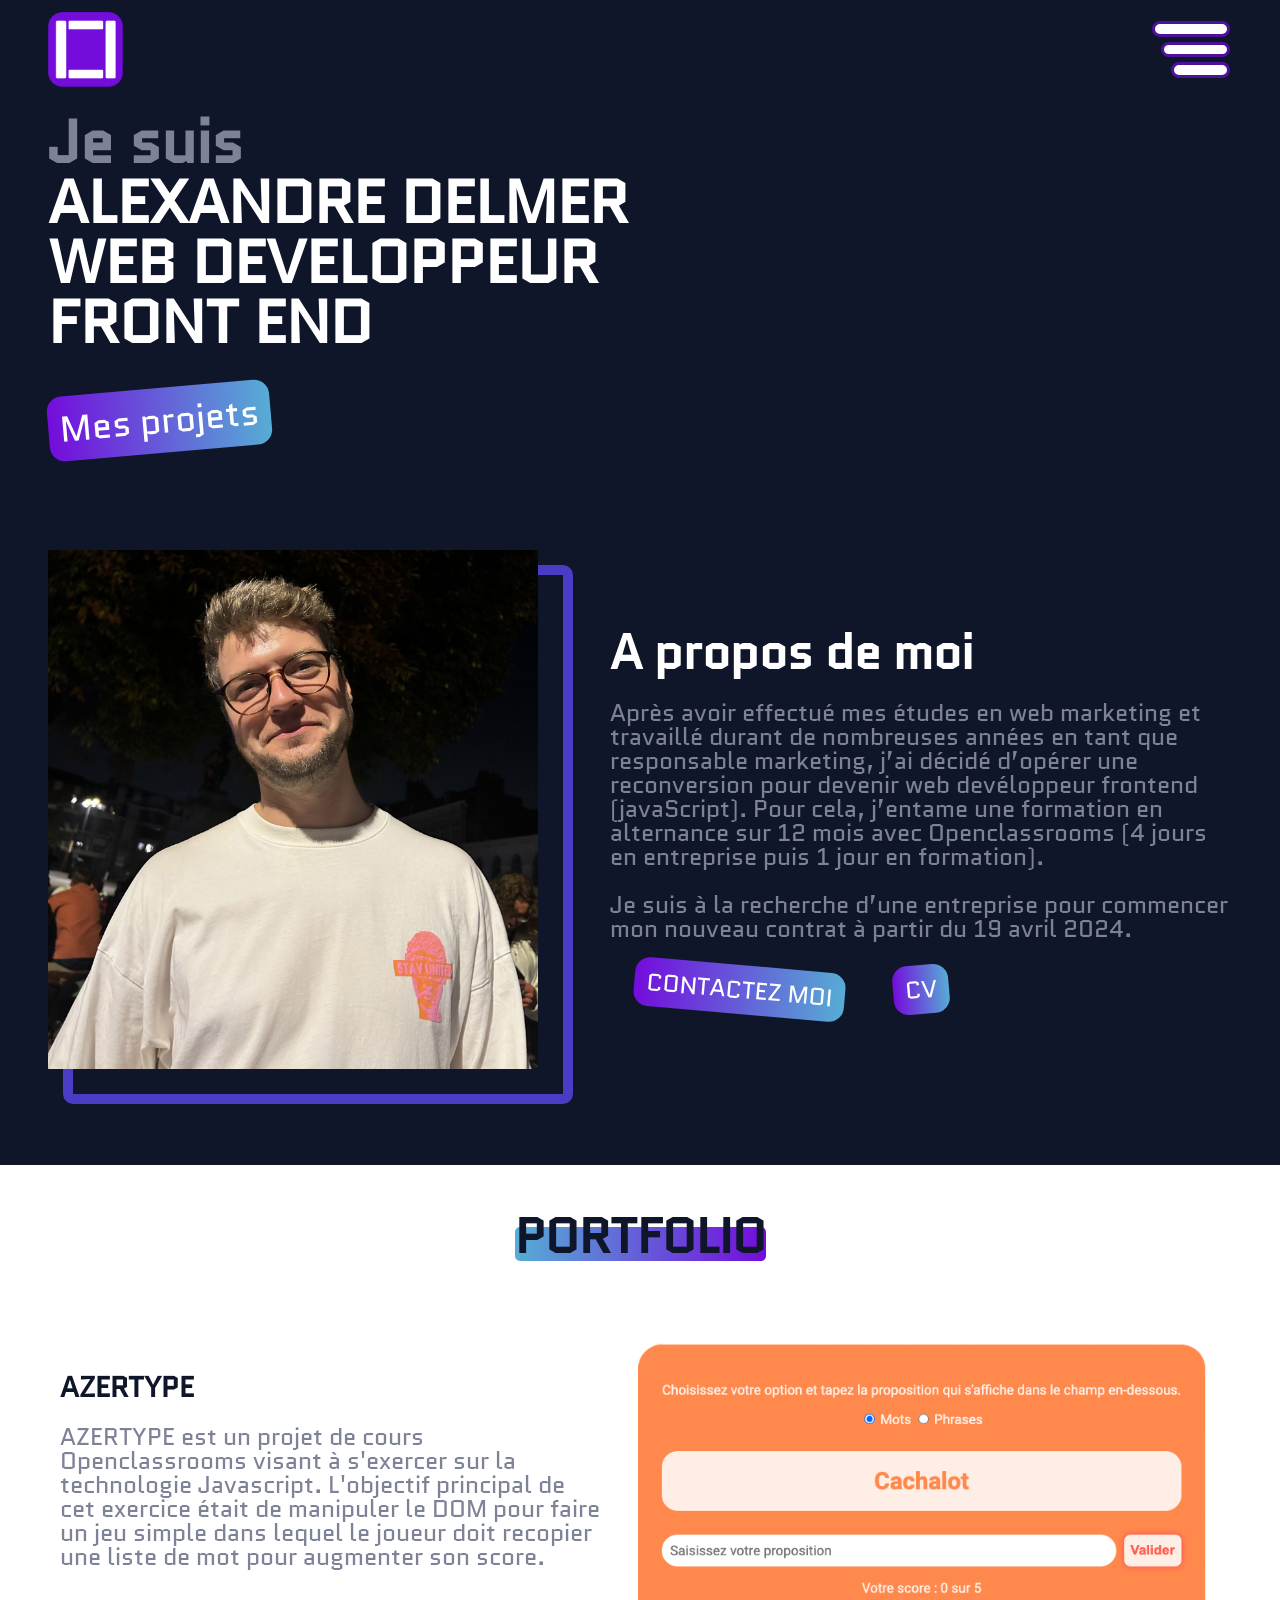
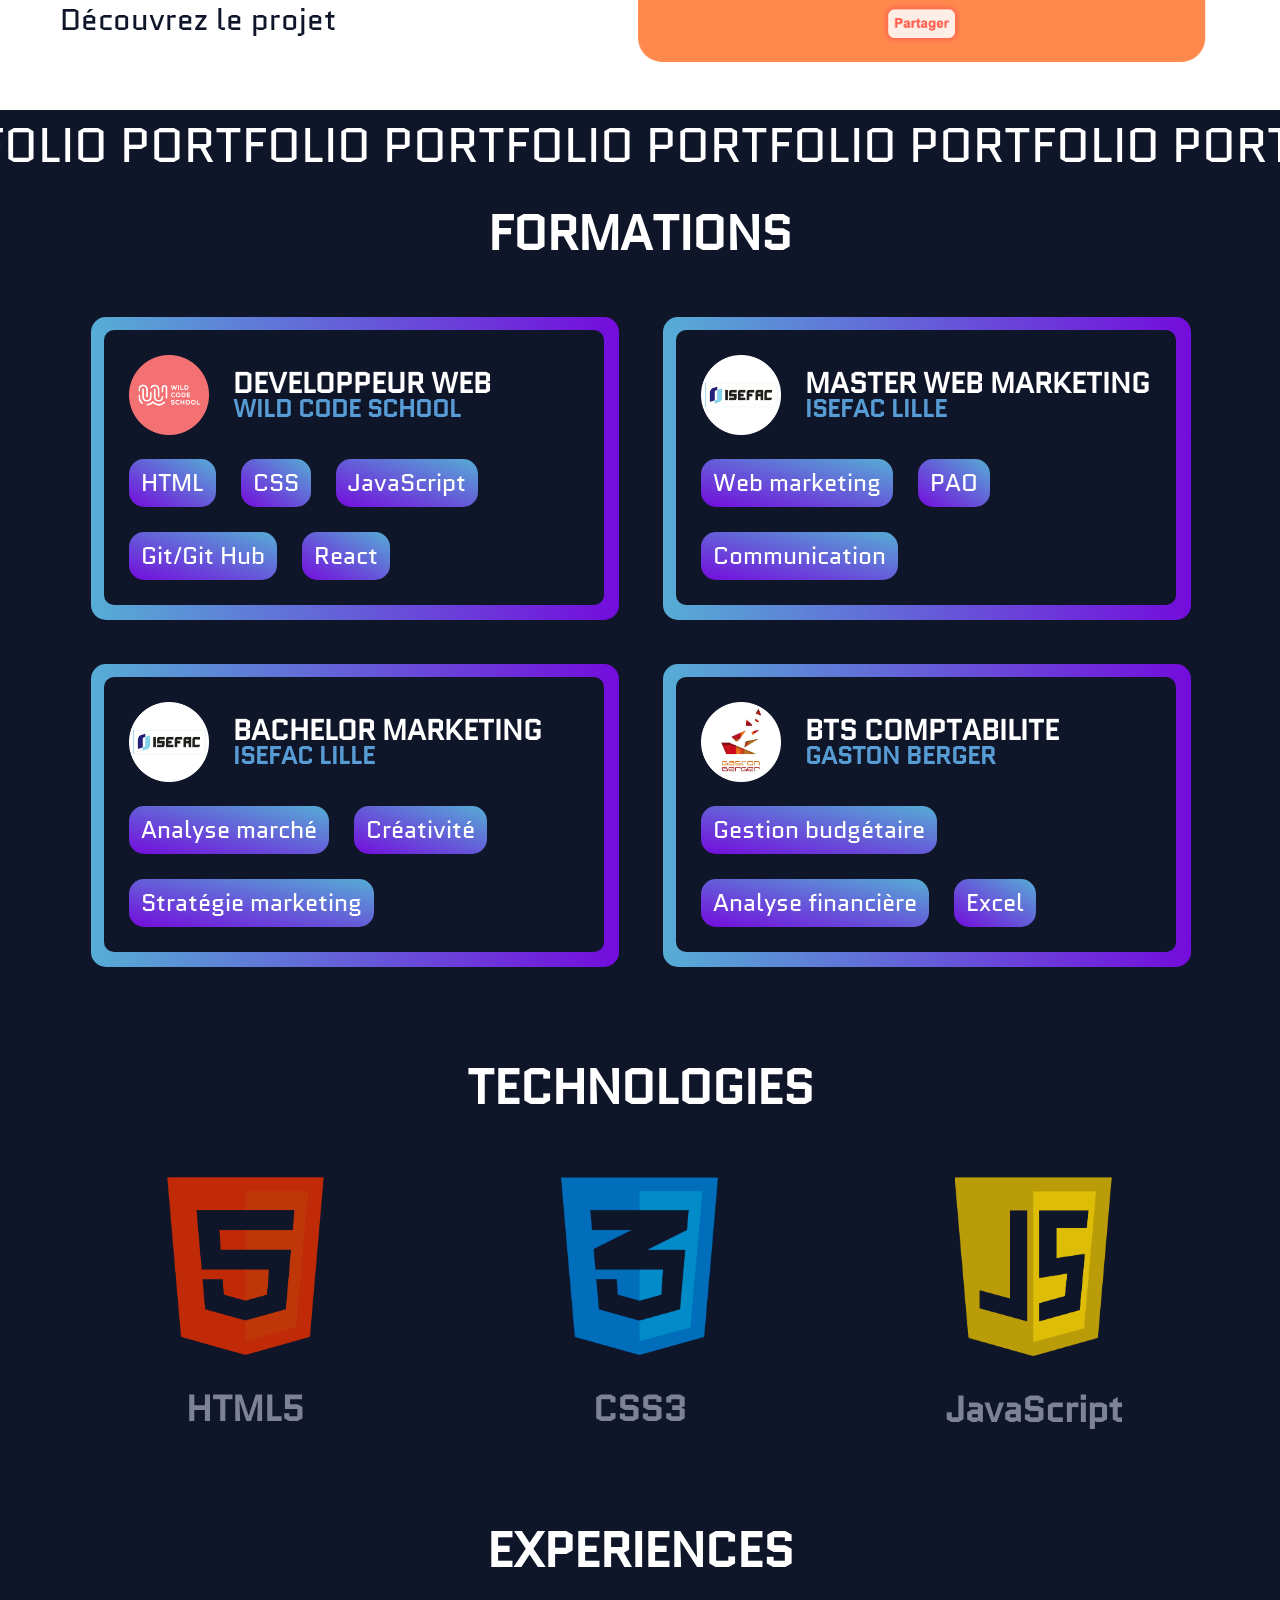
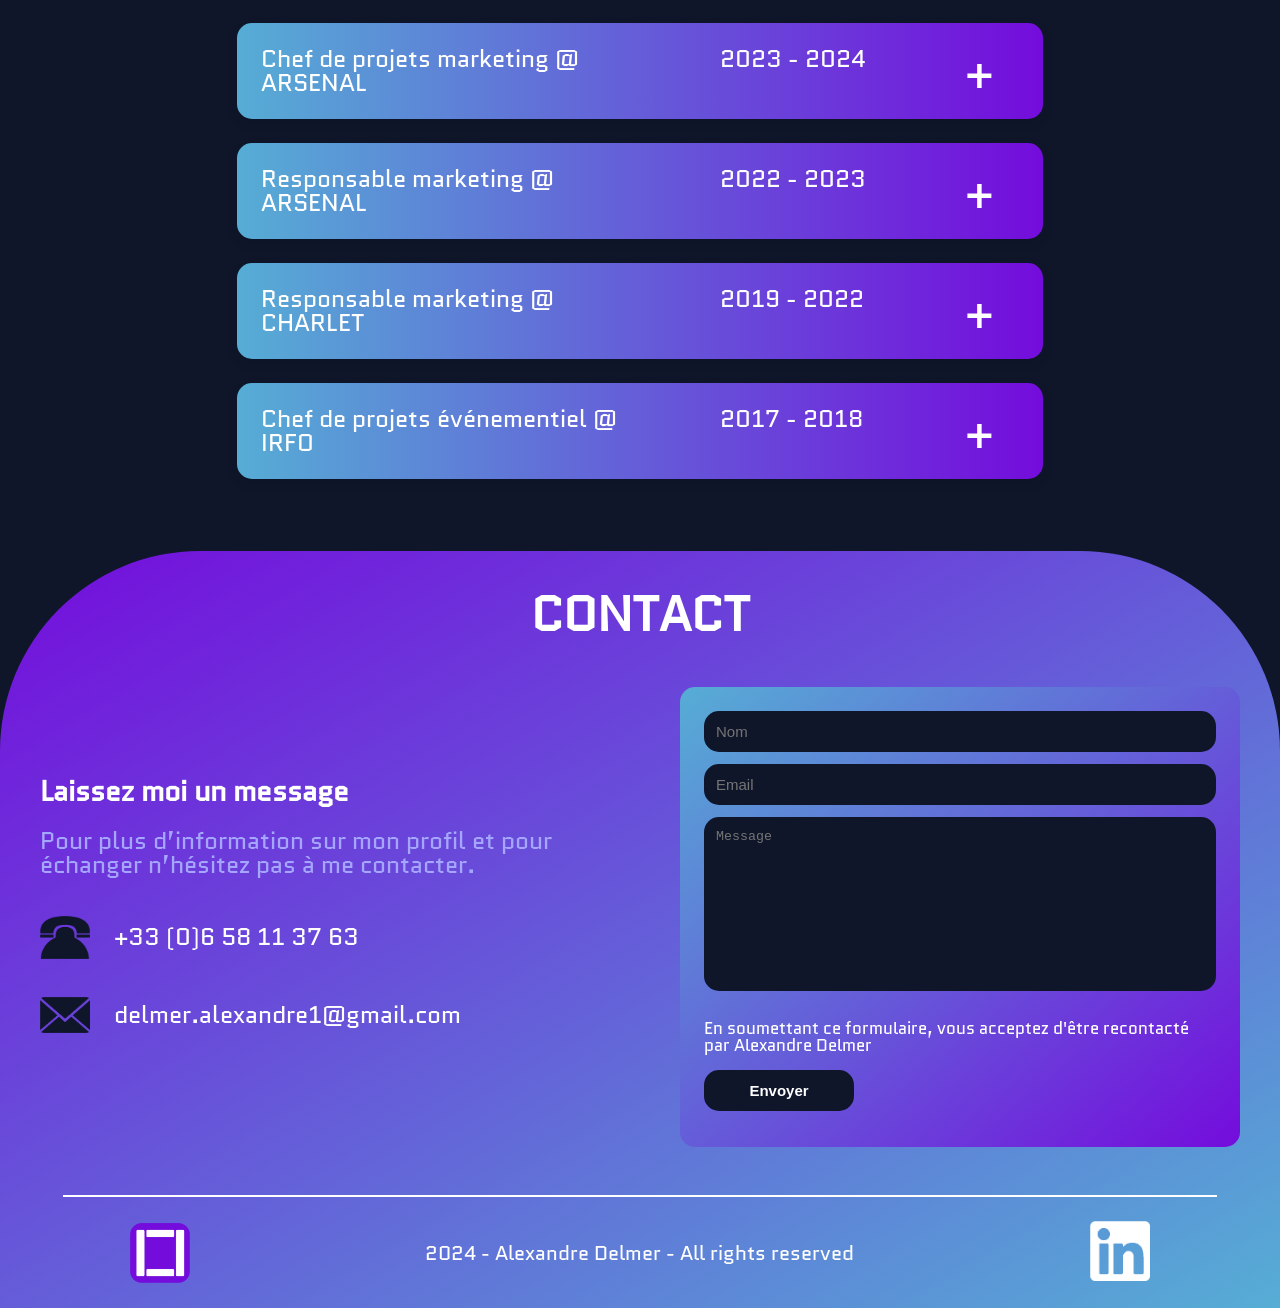
==== commit c0e43f7d: "MAJ" ====
--- a/index.html
+++ b/index.html
@@ -89,7 +89,7 @@
                 
                 <div class="aboutme_description_areaBtn">
                     <button class="btnOne btnRotateTop"><a href="#contact">CONTACTEZ MOI</a></button>
-                    <button class="btnOne btnRotateBottom"><a href="/src/cvAlexandreDelmer.pdf" download="CV_DELMER_Alexandre_WebDevelopper">CV</a></button>
+                    <button class="btnOne btnRotateBottom"><a href="/src/CV_DELMER_Alexandre_WebDeveloppeur.pdf" download="CV_DELMER_Alexandre_WebDevelopper">CV</a></button>
                 </div>
             </div>
         </div>
@@ -116,7 +116,6 @@
                 </div>
 
                 <img src="/src/azertype.png" alt="projet de jeux AZERTYPE">
-
             </div>
 
             <!-- <button class="btnOne">Voir plus</button> -->
--- a/sass/main.css
+++ b/sass/main.css
@@ -183,16 +183,36 @@
   0% {
     width: 0%;
   }
+  25% {
+    width: 100%;
+  }
+  50% {
+    width: 0%;
+    right: 0%;
+  }
+  75% {
+    width: 100%;
+  }
   100% {
-    width: 100%;
+    width: 0%;
   }
 }
 @keyframes fillBackground {
   0% {
     width: 0%;
   }
+  25% {
+    width: 100%;
+  }
+  50% {
+    width: 0%;
+    right: 0%;
+  }
+  75% {
+    width: 100%;
+  }
   100% {
-    width: 100%;
+    width: 0%;
   }
 }
 @-webkit-keyframes rebound {
@@ -221,6 +241,34 @@
   60% {
     -webkit-transform: translateY(-5%);
             transform: translateY(-5%);
+  }
+}
+@-webkit-keyframes scrollRotate {
+  0% {
+    -webkit-transform: translateX(0%);
+            transform: translateX(0%);
+  }
+  50% {
+    -webkit-transform: translateX(10%);
+            transform: translateX(10%);
+  }
+  100% {
+    -webkit-transform: translateX(0%);
+            transform: translateX(0%);
+  }
+}
+@keyframes scrollRotate {
+  0% {
+    -webkit-transform: translateX(0%);
+            transform: translateX(0%);
+  }
+  50% {
+    -webkit-transform: translateX(10%);
+            transform: translateX(10%);
+  }
+  100% {
+    -webkit-transform: translateX(0%);
+            transform: translateX(0%);
   }
 }
 button {
@@ -584,6 +632,10 @@
   }
 }
 
+html {
+  scroll-behavior: smooth;
+}
+
 body {
   display: -webkit-box;
   display: -ms-flexbox;
@@ -597,6 +649,8 @@
   line-height: 1;
   margin: 0;
   padding: 0;
+  position: relative;
+  overflow-x: hidden;
 }
 
 h1, h2, h3 {
@@ -956,23 +1010,41 @@
       -ms-flex-align: center;
           align-items: center;
   position: relative;
+  overflow-x: hidden;
+  padding: 1rem 0rem 2rem 0rem;
+  background: white;
+  z-index: 0;
+}
+.portfolio::after {
+  content: "PORTFOLIO PORTFOLIO PORTFOLIO PORTFOLIO PORTFOLIO PORTFOLIO PORTFOLIO PORTFOLIO";
+  position: absolute;
+  background: #0F162A;
+  font-size: 2rem;
+  color: white;
+  top: 90%;
+  width: cover;
+  white-space: nowrap;
+  -webkit-animation: scrollRotate 4s linear infinite;
+          animation: scrollRotate 4s linear infinite;
+  padding: 0.5rem 0.5rem 0.5rem 0.5rem;
 }
 .portfolio h2 {
-  color: white;
+  color: #0F162A;
   position: relative;
   margin: 1rem 0rem 1rem 0rem;
 }
 .portfolio h2::before {
   content: "";
   width: 100%;
-  height: 50%;
+  height: 70%;
   position: absolute;
   z-index: -1;
   background: -webkit-gradient(linear, left top, right top, from(#56ADD5), to(#740CDC));
   background: linear-gradient(to right, #56ADD5, #740CDC);
-  -webkit-animation: fillBackground 2s ease-in-out infinite;
-          animation: fillBackground 2s ease-in-out infinite;
-  top: 50%;
+  -webkit-animation: fillBackground 6s ease-in-out infinite;
+          animation: fillBackground 6s ease-in-out infinite;
+  top: 30%;
+  border-radius: 5px;
 }
 .portfolio_menu {
   margin-bottom: 0;
@@ -1051,7 +1123,7 @@
   }
 }
 .portfolio_project_description h3 {
-  color: white;
+  color: #0F162A;
   margin: 0;
 }
 .portfolio_project_description_p {
@@ -1085,7 +1157,7 @@
 .portfolio_project_description_link a {
   text-decoration: none;
   font-size: 1.25rem;
-  color: white;
+  color: #0F162A;
   -webkit-animation: bounce 1.5s ease-in-out infinite;
           animation: bounce 1.5s ease-in-out infinite;
   margin-top: 0.5rem;
@@ -1096,8 +1168,8 @@
   }
 }
 .portfolio_project_description_link a:hover {
-  color: #0F162A;
-  background-color: white;
+  color: white;
+  background-color: #0F162A;
 }
 .portfolio_project img {
   max-width: 50%;
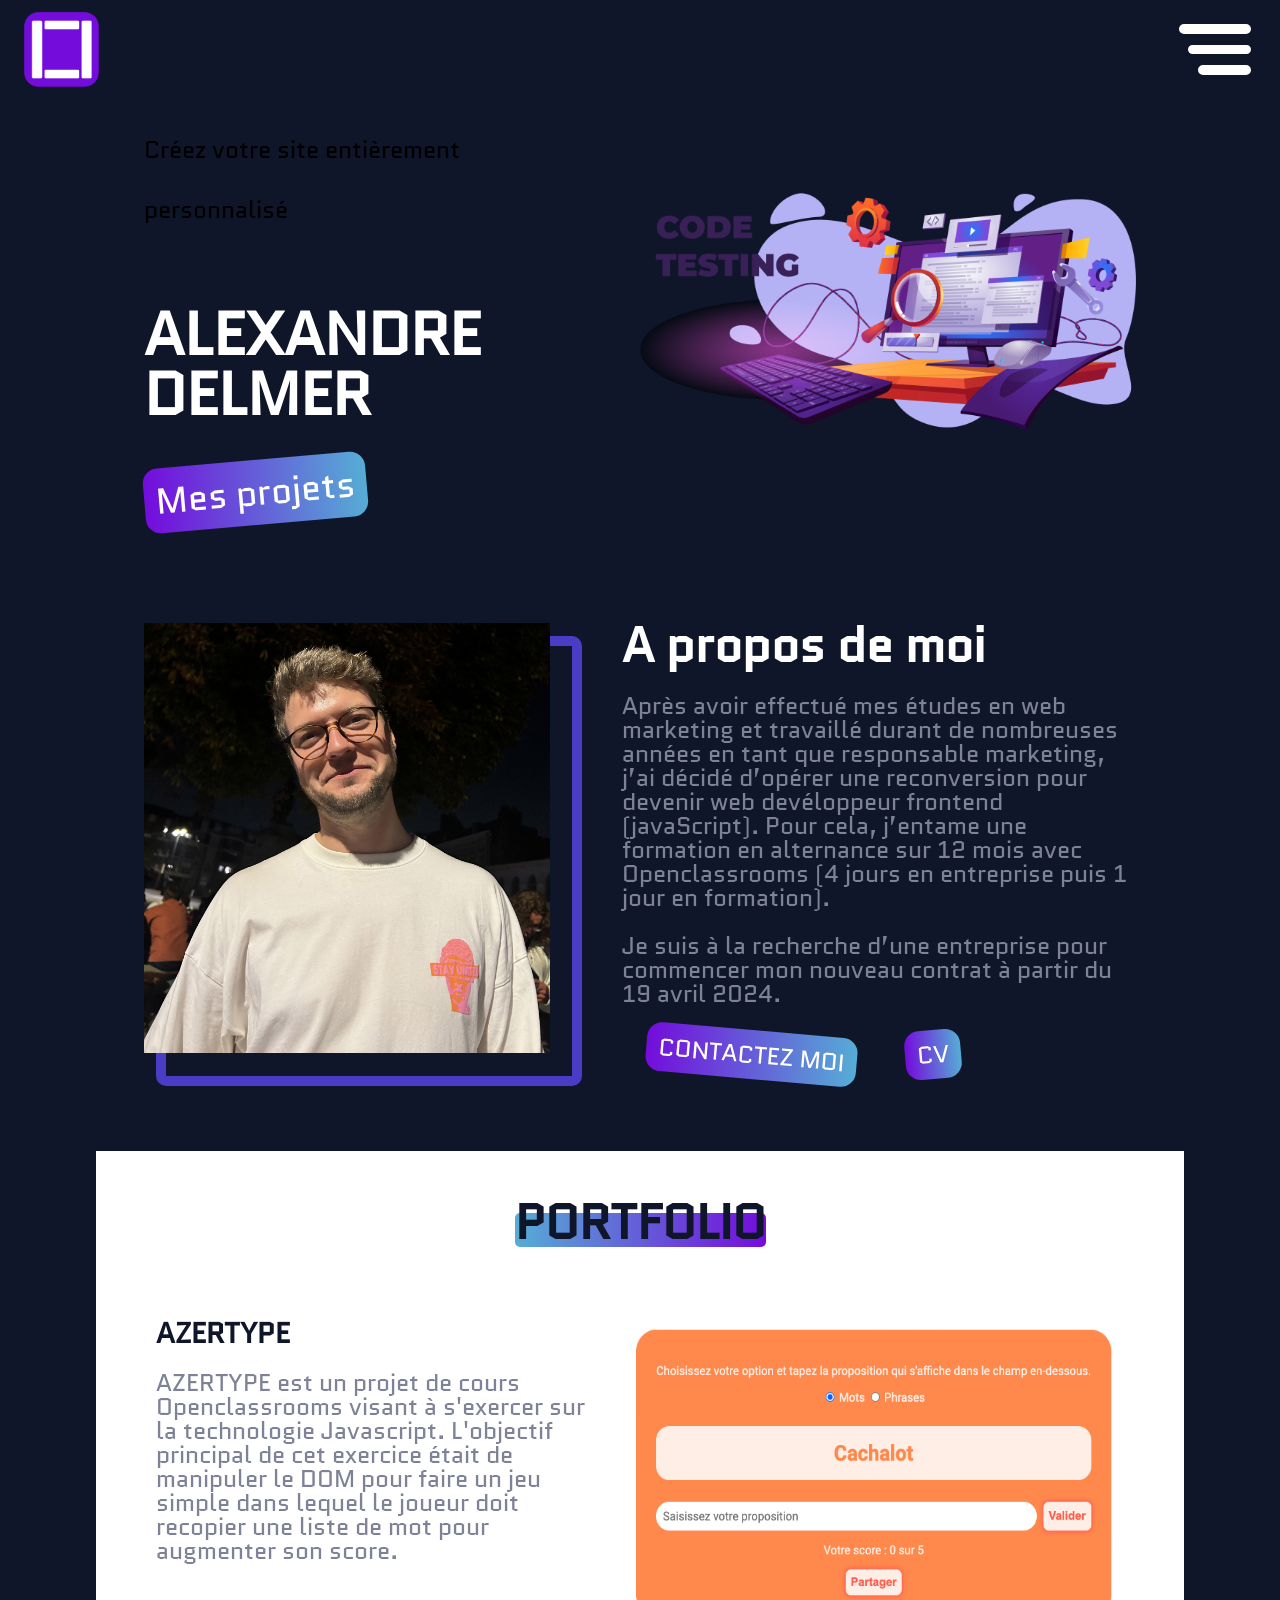
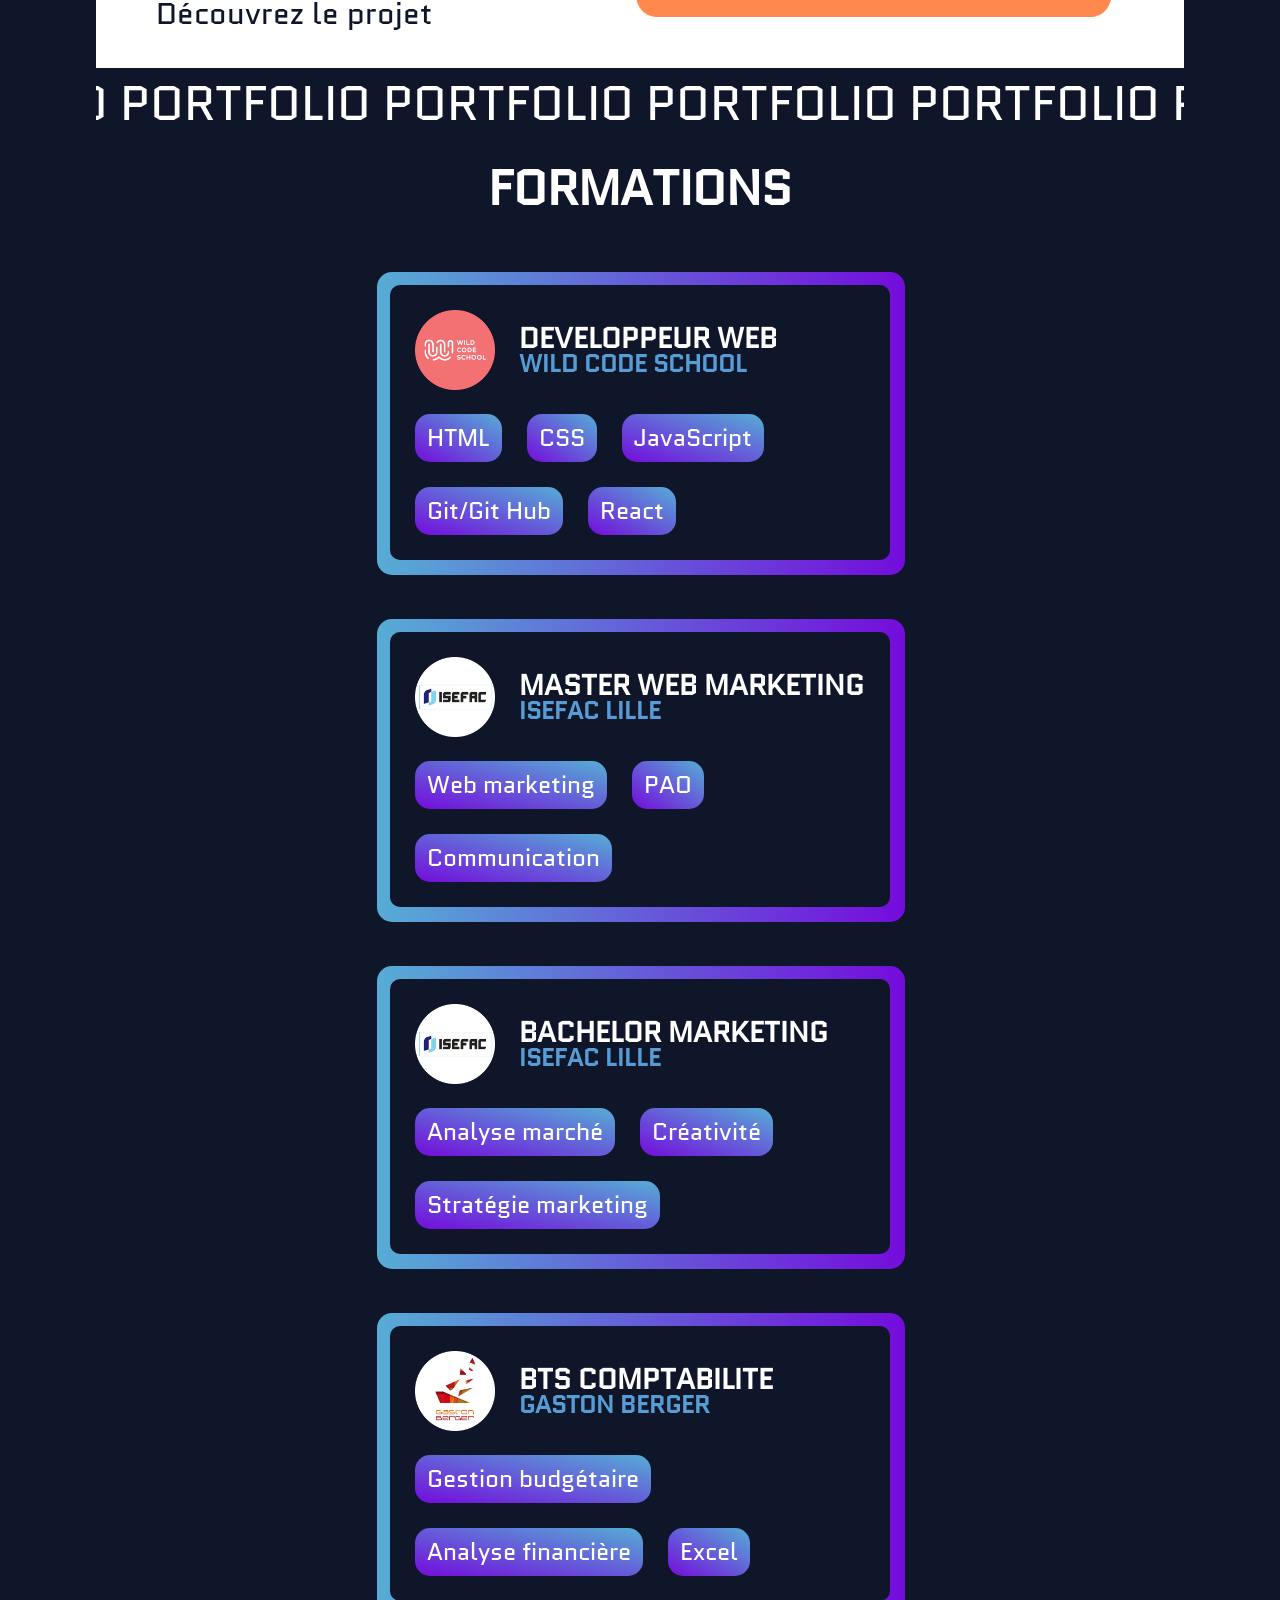
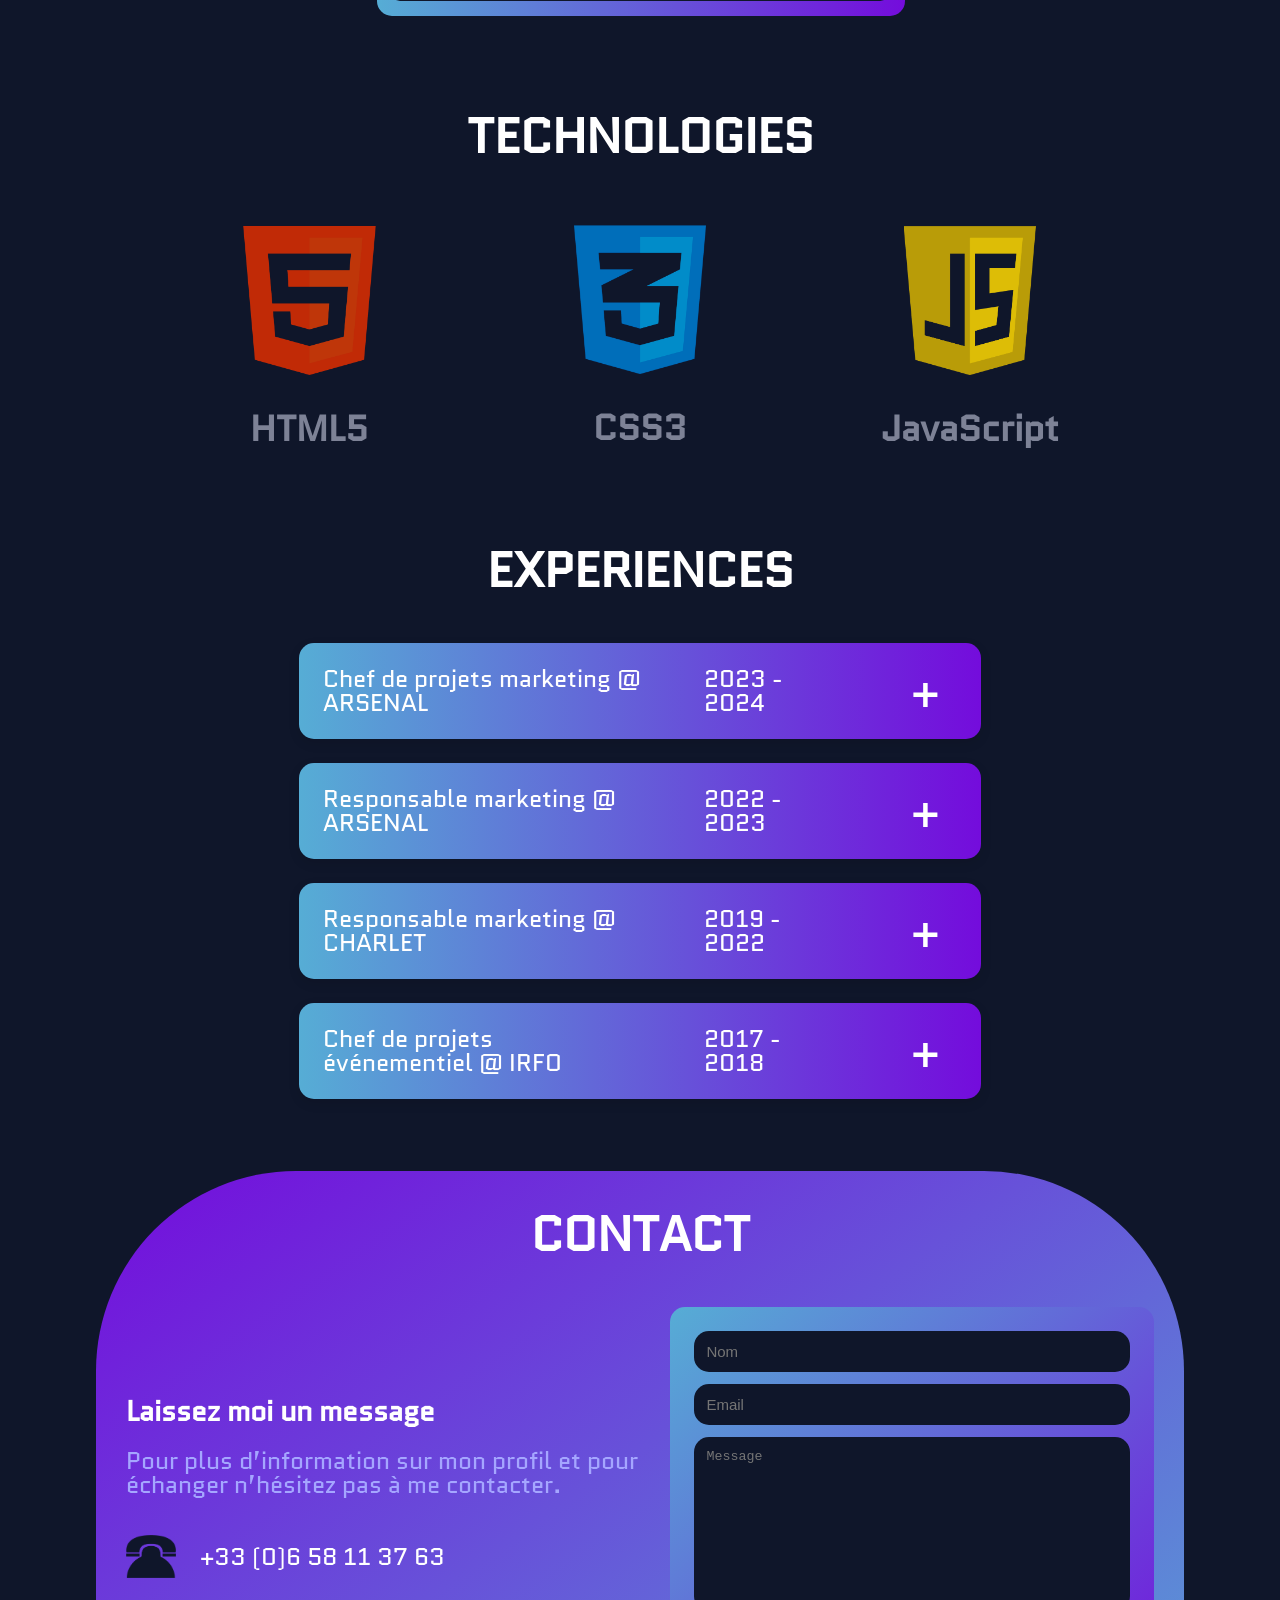
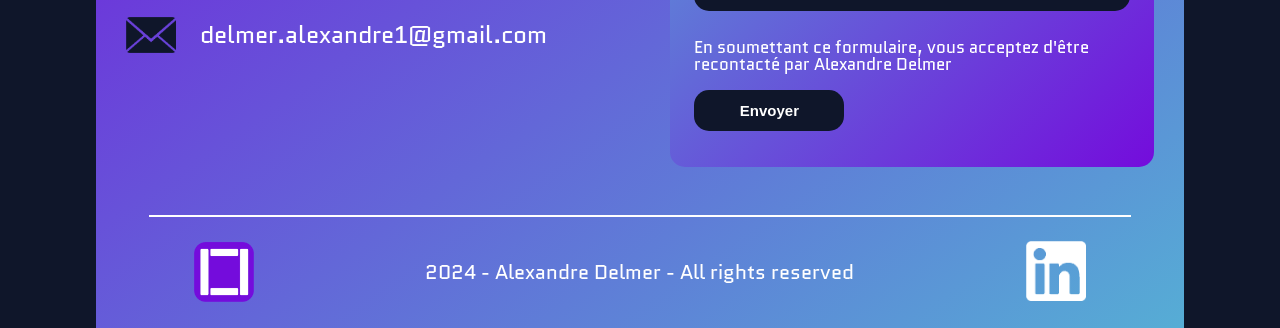
==== commit 10db9211: "MAJ" ====
--- a/index.html
+++ b/index.html
@@ -68,9 +68,14 @@
     <main>
         <!-- L'introduction de mon site  -->
         <div class="intro">
-            <h1><span class="intro_p">Je suis</span> ALEXANDRE DELMER <span>WEB DEVELOPPEUR</span> FRONT END</span></h1>
+            <div class="intro__description">
+                <p>Créez votre site entièrement personnalisé</p>
+                <h1>ALEXANDRE DELMER</h1>
             
-            <button class="btnOne btnRotateBottom"><a href="#portfolio">Mes projets</a></button>
+                <button class="btnOne btnRotateBottom"><a href="#portfolio">Mes projets</a></button>
+            </div>
+
+            <img src="/src/intro--img.png" alt="">
         </div>
 
         <!-- A propos de moi -->
--- a/sass/main.css
+++ b/sass/main.css
@@ -416,9 +416,11 @@
           align-items: center;
   width: 100%;
   height: auto;
-  padding: 0.5rem 2rem 0.5rem 2rem;
+  padding: 0.5rem 1rem 0.5rem 1rem;
   -webkit-box-sizing: border-box;
           box-sizing: border-box;
+  top: 0;
+  left: 0;
 }
 @media only screen and (min-width: 1451px) {
   nav {
@@ -467,7 +469,7 @@
   height: 0.4rem;
   background-color: white;
   border-radius: 10px;
-  border: 3px solid #4E119C;
+  border: 3px solid #0F162A;
 }
 .menu_toggle .barTwo {
   margin: 0.1rem;
@@ -475,7 +477,7 @@
   height: 0.4rem;
   background-color: white;
   border-radius: 10px;
-  border: 3px solid #4E119C;
+  border: 3px solid #0F162A;
 }
 .menu_toggle .barThree {
   margin: 0.1rem;
@@ -483,7 +485,7 @@
   height: 0.4rem;
   background-color: white;
   border-radius: 10px;
-  border: 3px solid #4E119C;
+  border: 3px solid #0F162A;
 }
 .menu_toggle:hover .barOne {
   -webkit-transform: translateY(-0.3rem);
@@ -648,7 +650,7 @@
   font-family: "quantico", sans-serif;
   line-height: 1;
   margin: 0;
-  padding: 0;
+  padding: 1rem 4rem 0rem 4rem;
   position: relative;
   overflow-x: hidden;
 }
@@ -678,13 +680,12 @@
   display: -webkit-box;
   display: -ms-flexbox;
   display: flex;
-  -webkit-box-orient: vertical;
-  -webkit-box-direction: normal;
-      -ms-flex-direction: column;
-          flex-direction: column;
   -webkit-box-pack: center;
       -ms-flex-pack: center;
           justify-content: center;
+  -webkit-box-align: center;
+      -ms-flex-align: center;
+          align-items: center;
   line-height: 2.5rem;
   padding: 2rem 2rem 2rem 2rem;
   margin-top: 1rem;
@@ -706,7 +707,24 @@
             align-items: center;
   }
 }
-.intro_p {
+.intro img {
+  max-width: 50%;
+  height: 100%;
+}
+.intro__description {
+  display: -webkit-box;
+  display: -ms-flexbox;
+  display: flex;
+  -webkit-box-orient: vertical;
+  -webkit-box-direction: normal;
+      -ms-flex-direction: column;
+          flex-direction: column;
+  -webkit-box-align: start;
+      -ms-flex-align: start;
+          align-items: flex-start;
+  margin-right: 2rem;
+}
+.intro__description__p {
   display: -webkit-box;
   display: -ms-flexbox;
   display: flex;
@@ -715,26 +733,27 @@
       -ms-flex-direction: row;
           flex-direction: row;
   color: #7D8296;
-}
-@media only screen and (max-width: 767px) {
-  .intro_p {
+  font-size: 1rem;
+}
+@media only screen and (max-width: 767px) {
+  .intro__description__p {
     -webkit-box-pack: center;
         -ms-flex-pack: center;
             justify-content: center;
   }
 }
 @media only screen and (min-width: 768px) and (max-width: 991px) {
-  .intro_p {
+  .intro__description__p {
     -webkit-box-pack: center;
         -ms-flex-pack: center;
             justify-content: center;
   }
 }
-.intro_p--rebound {
+.intro__description__p--rebound {
   -webkit-animation: rebound 1s ease-in-out infinite;
           animation: rebound 1s ease-in-out infinite;
 }
-.intro h1 {
+.intro__description h1 {
   display: -webkit-box;
   display: -ms-flexbox;
   display: flex;
@@ -745,42 +764,42 @@
   margin-bottom: 1rem;
 }
 @media only screen and (max-width: 767px) {
-  .intro h1 {
+  .intro__description h1 {
     text-align: center;
   }
 }
 @media only screen and (min-width: 768px) and (max-width: 991px) {
-  .intro h1 {
+  .intro__description h1 {
     text-align: center;
   }
 }
-.intro button {
+.intro__description button {
   -ms-flex-item-align: start;
       align-self: flex-start;
   margin-top: 0.5rem;
 }
 @media only screen and (max-width: 767px) {
-  .intro button {
+  .intro__description button {
     -ms-flex-item-align: center;
         align-self: center;
   }
 }
 @media only screen and (min-width: 768px) and (max-width: 991px) {
-  .intro button {
+  .intro__description button {
     -ms-flex-item-align: center;
         align-self: center;
   }
 }
-.intro button:hover {
+.intro__description button:hover {
   color: #0F162A;
 }
-.intro button a {
+.intro__description button a {
   text-decoration: none;
   color: white;
   font-size: 1.5rem;
 }
 @media only screen and (max-width: 767px) {
-  .intro button a {
+  .intro__description button a {
     display: -webkit-box;
     display: -ms-flexbox;
     display: flex;
@@ -789,7 +808,7 @@
             justify-content: center;
   }
 }
-.intro button a:hover {
+.intro__description button a:hover {
   color: #0F162A;
 }
 
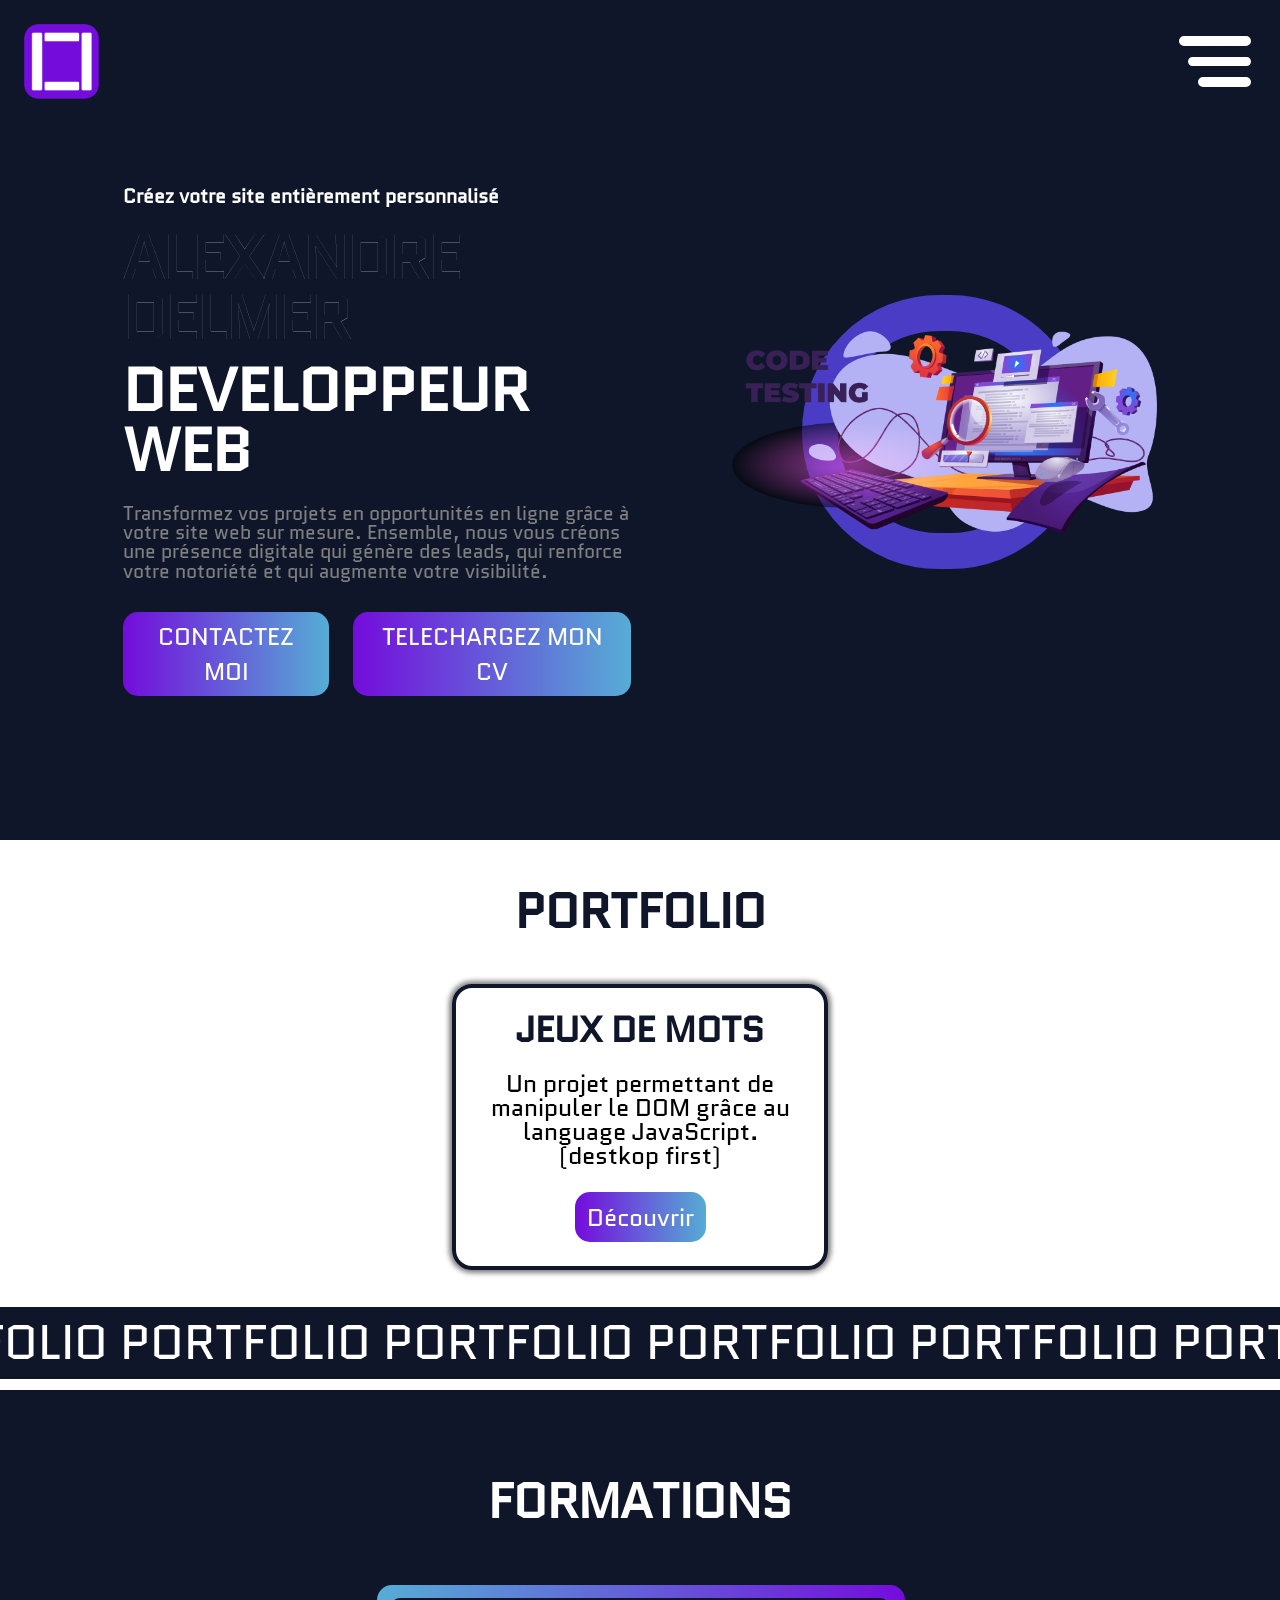
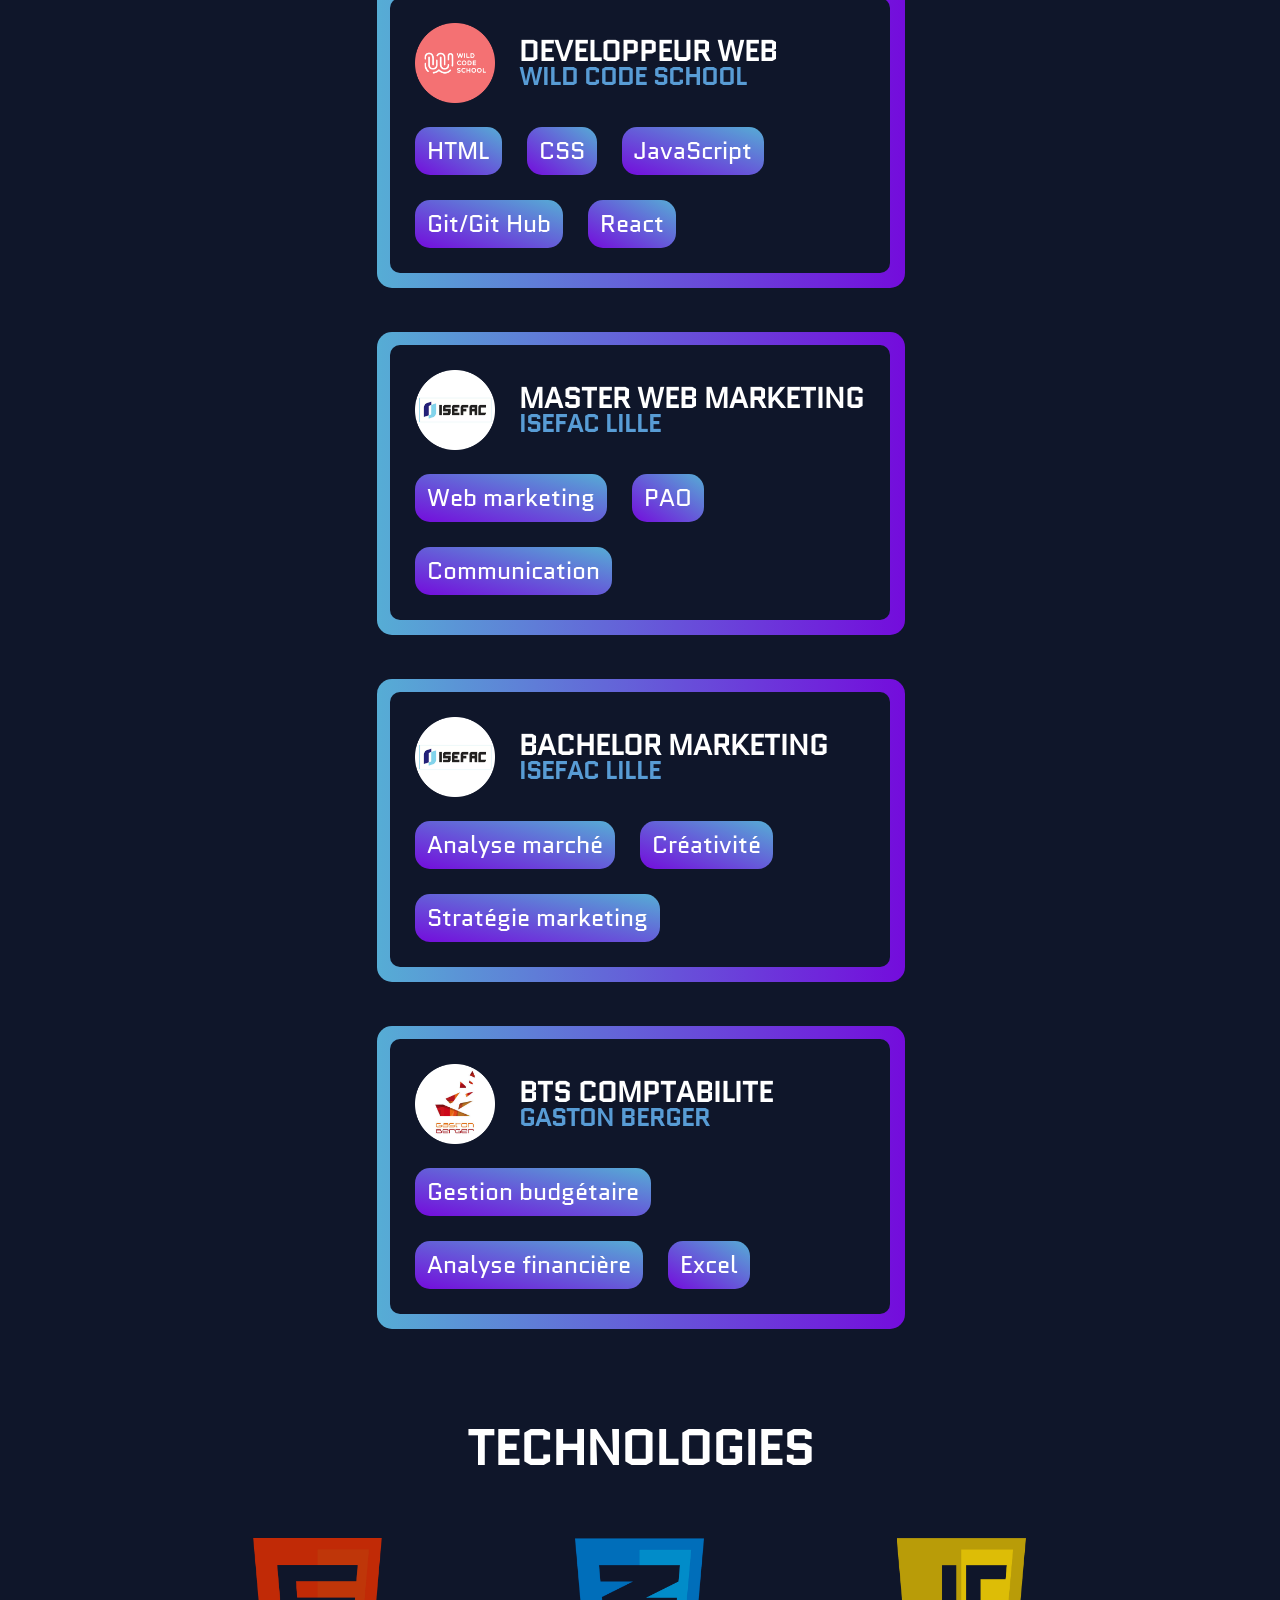
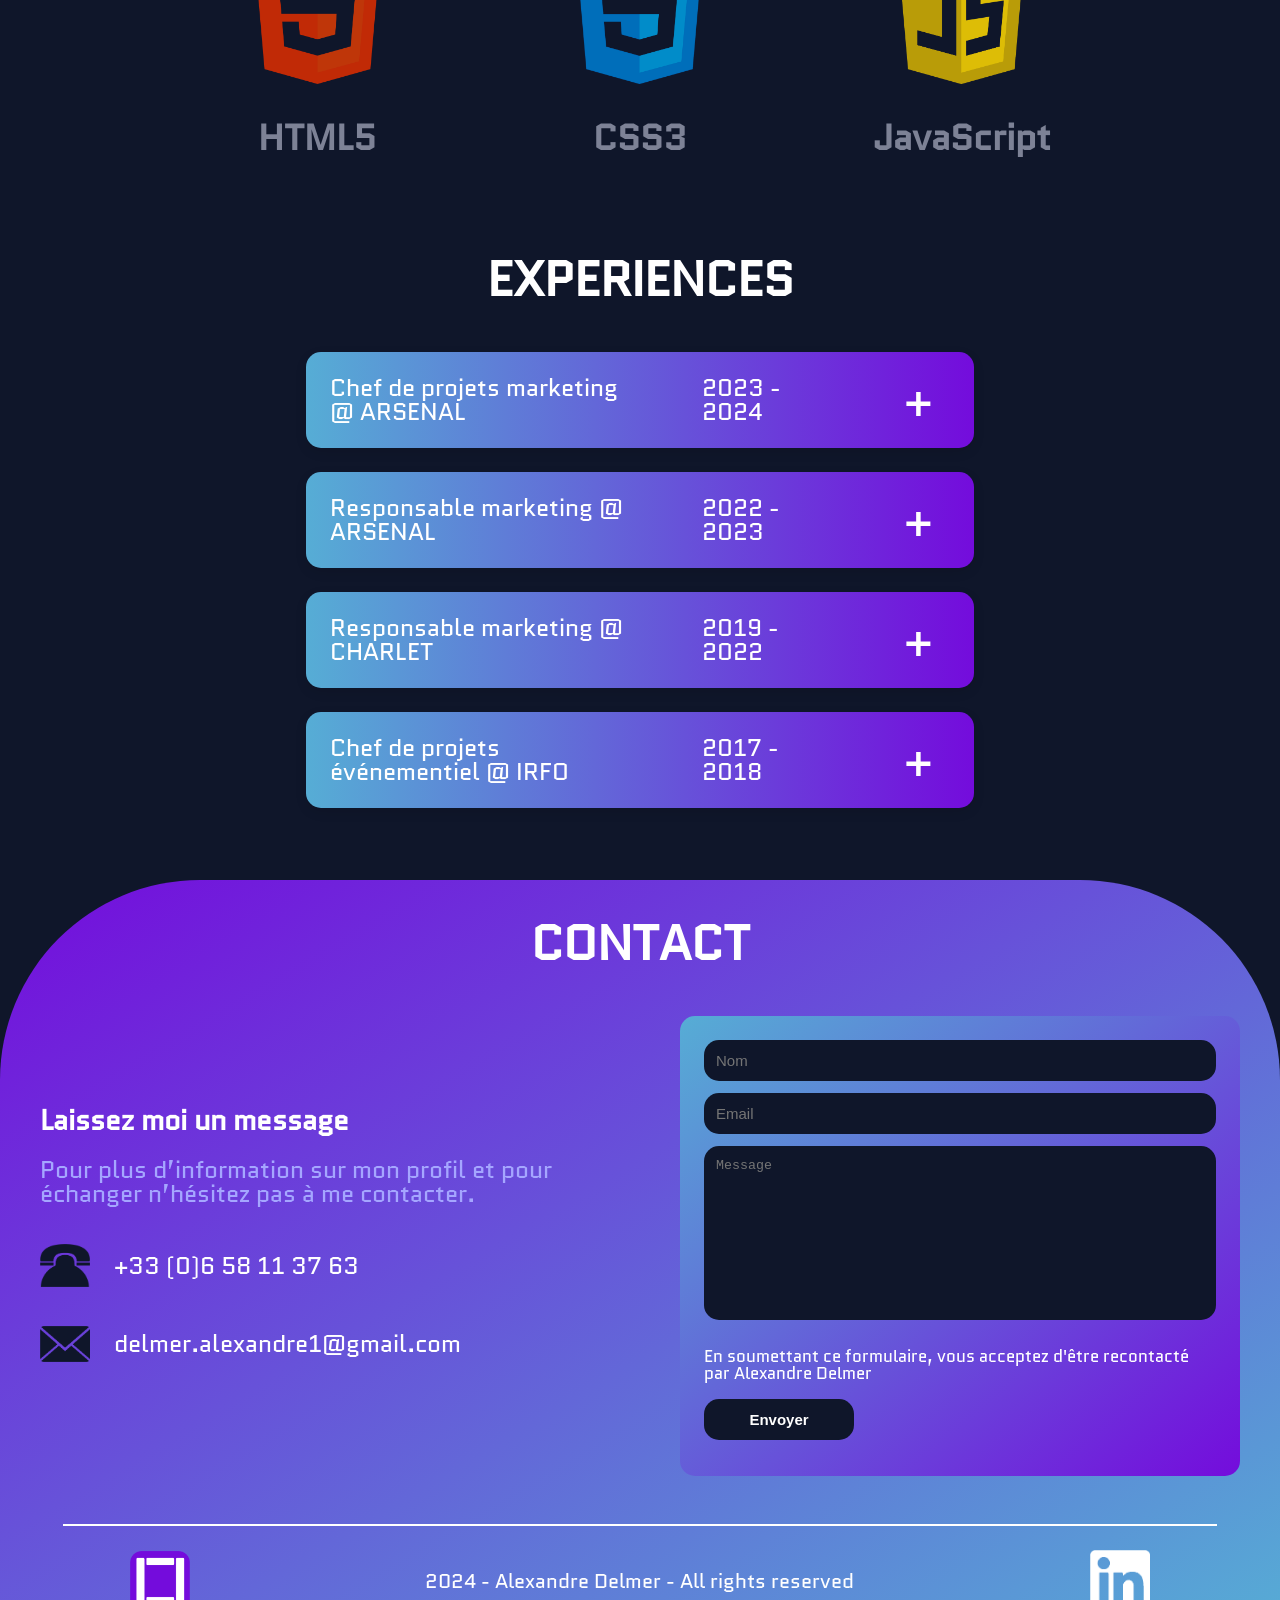
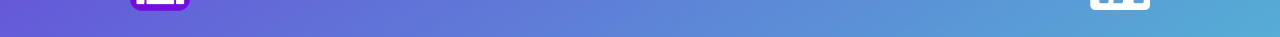
==== commit 871180a2: "MAJ" ====
--- a/index.html
+++ b/index.html
@@ -15,6 +15,8 @@
     <script src="script/main.js" defer></script>
     <script src="script/nav.js" defer></script>
     <script src="script/form.js" defer></script>
+    <script src="script/stickers.js" defer></script>
+
 </head>
 
 <body>
@@ -69,36 +71,19 @@
         <!-- L'introduction de mon site  -->
         <div class="intro">
             <div class="intro__description">
-                <p>Créez votre site entièrement personnalisé</p>
-                <h1>ALEXANDRE DELMER</h1>
-            
-                <button class="btnOne btnRotateBottom"><a href="#portfolio">Mes projets</a></button>
-            </div>
-
-            <img src="/src/intro--img.png" alt="">
-        </div>
-
-        <!-- A propos de moi -->
-        <div class="aboutme">
-
-            <div class="aboutme_portrait">
-                <img class="aboutme_portrait_img" src="/src/profilPhoto.jpg" alt="Photo de profil de Alexandre Delmer">
-                <div class="aboutme_portrait_frame"></div>
-            </div>
-
-            <div class="aboutme_description">            
-                <div class="aboutme_description_intro">
-                    <h2>A propos de moi</h2>
-                    <p>Après avoir effectué mes études en web marketing et travaillé durant de nombreuses années en tant que responsable marketing, j’ai décidé d’opérer une reconversion pour devenir web devéloppeur frontend (javaScript). Pour cela, j’entame une formation en alternance sur 12 mois avec Openclassrooms (4 jours en entreprise puis 1 jour en formation). <span>Je suis à la recherche d’une entreprise pour commencer mon nouveau contrat à partir du 19 avril 2024.</span></p>
-                </div>
+                <h3>Créez votre site entièrement personnalisé</h3>
+                <h1><span>ALEXANDRE DELMER</span></h1>
+                <h1>DEVELOPPEUR WEB</h1>
+                <p>Transformez vos projets en opportunités en ligne grâce à votre site web sur mesure. Ensemble, nous vous créons une présence digitale qui génère des leads, qui renforce votre notoriété et qui augmente votre visibilité.</p>
                 
-                <div class="aboutme_description_areaBtn">
-                    <button class="btnOne btnRotateTop"><a href="#contact">CONTACTEZ MOI</a></button>
-                    <button class="btnOne btnRotateBottom"><a href="/src/CV_DELMER_Alexandre_WebDeveloppeur.pdf" download="CV_DELMER_Alexandre_WebDevelopper">CV</a></button>
-                </div>
-            </div>
-        </div>
-
+                <div class="intro__button">
+                    <button class="btnOne"><a href="#contact">CONTACTEZ MOI</a></button>
+                    <button class="btnOne"><a href="/src/CV_DELMER_Alexandre_WebDeveloppeur.pdf" download="">TELECHARGEZ MON CV</a></button>
+                </div>
+            </div>
+
+            <div class="intro__img"><img src="/src/intro--img.png" alt=""></div>
+        </div>
                 
         <!-- Mon portfolio, à mettre en commentaire si je n'ai pas de projet à montrer -->
         <div class="portfolio" id="portfolio">
@@ -109,21 +94,19 @@
                 <!-- <button class="btnThree">Projets</button> -->
             </div>
 
-            <div class="portfolio_project">
-
-                <div class="portfolio_project_description">
-                    <h3>AZERTYPE</h3>
-                    <p class="portfolio_project_description_p">AZERTYPE est un projet de cours Openclassrooms visant à s'exercer sur la technologie Javascript. L'objectif principal de cet exercice était de manipuler le DOM pour faire un jeu simple dans lequel le joueur doit recopier une liste de mot pour augmenter son score.</p>
-                
-                    <div class="portfolio_project_description_link">
-                        <a href="/wordsGame/index.html" target="_blank">Découvrez le projet</a>
-                    </div>
-                </div>
-
-                <img src="/src/azertype.png" alt="projet de jeux AZERTYPE">
-            </div>
-
-            <!-- <button class="btnOne">Voir plus</button> -->
+            <div class="portfolio__stickers">
+                <div class="portfolio__stickers__projects">
+                    <h3>JEUX DE MOTS</h3>
+                    <p>Un projet permettant de manipuler le DOM grâce au language JavaScript. (destkop first)</p>
+                    <a href="/wordsGame/index.html" target="_blank"><button class="btnOne">Découvrir</button></a>    
+                </div>
+            </div>
+
+            <!-- Sliders pour faire défiler les projet
+            <div class="portfolio__sliders">
+                <div class="portfolio__sliders__dot"></div>
+            </div>
+            -->
         </div>
 
         <!-- Mes formations -->
--- a/sass/main.css
+++ b/sass/main.css
@@ -48,8 +48,8 @@
             transform: scale(100%);
   }
   50% {
-    -webkit-transform: scale(140%);
-            transform: scale(140%);
+    -webkit-transform: scale(120%);
+            transform: scale(120%);
   }
   100% {
     -webkit-transform: scale(100%);
@@ -62,8 +62,8 @@
             transform: scale(100%);
   }
   50% {
-    -webkit-transform: scale(140%);
-            transform: scale(140%);
+    -webkit-transform: scale(120%);
+            transform: scale(120%);
   }
   100% {
     -webkit-transform: scale(100%);
@@ -416,7 +416,7 @@
           align-items: center;
   width: 100%;
   height: auto;
-  padding: 0.5rem 1rem 0.5rem 1rem;
+  padding: 1rem 1rem 0.5rem 1rem;
   -webkit-box-sizing: border-box;
           box-sizing: border-box;
   top: 0;
@@ -527,9 +527,9 @@
   -webkit-box-pack: start;
       -ms-flex-pack: start;
           justify-content: flex-start;
-  -webkit-box-align: start;
-      -ms-flex-align: start;
-          align-items: flex-start;
+  -webkit-box-align: center;
+      -ms-flex-align: center;
+          align-items: center;
   position: fixed;
   z-index: 1;
   /*Trouver un moyen de supprimer les à-coups dans mon animation*/
@@ -587,6 +587,17 @@
   margin-top: 0.2rem;
 }
 @media only screen and (max-width: 767px) {
+  .nav_mobile_menu {
+    -webkit-box-align: center;
+        -ms-flex-align: center;
+            align-items: center;
+    -webkit-box-pack: center;
+        -ms-flex-pack: center;
+            justify-content: center;
+    margin: 4rem 0rem 1rem 0rem;
+  }
+}
+@media only screen and (min-width: 768px) and (max-width: 991px) {
   .nav_mobile_menu {
     -webkit-box-align: center;
         -ms-flex-align: center;
@@ -615,6 +626,11 @@
     font-size: 1.75rem;
   }
 }
+@media only screen and (min-width: 768px) and (max-width: 991px) {
+  .nav_mobile_menu a {
+    font-size: 3.5rem;
+  }
+}
 .nav_mobile_menu a:hover {
   background: white;
   color: #0F162A;
@@ -650,10 +666,20 @@
   font-family: "quantico", sans-serif;
   line-height: 1;
   margin: 0;
-  padding: 1rem 4rem 0rem 4rem;
+  padding: 1rem 4.5rem 0rem 4.5rem;
   position: relative;
   overflow-x: hidden;
 }
+@media only screen and (max-width: 767px) {
+  body {
+    padding: 1rem 0rem 0rem 0rem;
+  }
+}
+@media only screen and (min-width: 768px) and (max-width: 991px) {
+  body {
+    padding: 1rem 0rem 0rem 0rem;
+  }
+}
 
 h1, h2, h3 {
   color: white;
@@ -661,10 +687,6 @@
 
 h4 {
   color: #589CD5;
-}
-
-h1 {
-  font-size: 2.5rem;
 }
 
 h2 {
@@ -675,8 +697,57 @@
   max-width: 75px;
   height: auto;
 }
+@media only screen and (max-width: 767px) {
+  .logo {
+    max-width: 50px;
+  }
+}
 
 .intro {
+  top: -20%;
+  display: -webkit-box;
+  display: -ms-flexbox;
+  display: flex;
+  -ms-flex-pack: distribute;
+      justify-content: space-around;
+  -webkit-box-align: center;
+      -ms-flex-align: center;
+          align-items: center;
+  margin: 6rem 0rem 6rem 0rem;
+  padding: 0;
+}
+@media only screen and (max-width: 767px) {
+  .intro {
+    -webkit-box-orient: vertical;
+    -webkit-box-direction: normal;
+        -ms-flex-direction: column;
+            flex-direction: column;
+    -webkit-box-pack: center;
+        -ms-flex-pack: center;
+            justify-content: center;
+    margin-top: 4rem;
+    margin-bottom: 5rem;
+  }
+}
+@media only screen and (min-width: 768px) and (max-width: 991px) {
+  .intro {
+    -webkit-box-orient: vertical;
+    -webkit-box-direction: normal;
+        -ms-flex-direction: column;
+            flex-direction: column;
+    -webkit-box-pack: center;
+        -ms-flex-pack: center;
+            justify-content: center;
+    margin-top: 4rem;
+    -webkit-box-align: center;
+        -ms-flex-align: center;
+            align-items: center;
+  }
+}
+.intro__img {
+  max-width: 40%;
+  height: auto;
+  position: relative;
   display: -webkit-box;
   display: -ms-flexbox;
   display: flex;
@@ -686,29 +757,43 @@
   -webkit-box-align: center;
       -ms-flex-align: center;
           align-items: center;
-  line-height: 2.5rem;
-  padding: 2rem 2rem 2rem 2rem;
-  margin-top: 1rem;
-  margin-bottom: 2rem;
-}
-@media only screen and (max-width: 767px) {
-  .intro {
-    margin-top: 5rem;
-    -webkit-box-align: center;
-        -ms-flex-align: center;
-            align-items: center;
-  }
-}
-@media only screen and (min-width: 768px) and (max-width: 991px) {
-  .intro {
-    margin-top: 3rem;
-    -webkit-box-align: center;
-        -ms-flex-align: center;
-            align-items: center;
+}
+@media only screen and (max-width: 767px) {
+  .intro__img {
+    max-width: 80%;
+  }
+}
+@media only screen and (min-width: 768px) and (max-width: 991px) {
+  .intro__img {
+    max-width: 80%;
+  }
+}
+.intro__img::before {
+  content: "";
+  position: absolute;
+  z-index: -1;
+  width: 50%;
+  height: 100%;
+  border: 1.5rem solid #4A3CC5;
+  border-radius: 600px;
+  -webkit-animation: scale 2s ease-in-out infinite;
+          animation: scale 2s ease-in-out infinite;
+}
+.intro__button {
+  display: -webkit-box;
+  display: -ms-flexbox;
+  display: flex;
+}
+@media only screen and (max-width: 767px) {
+  .intro__button {
+    -webkit-box-orient: vertical;
+    -webkit-box-direction: normal;
+        -ms-flex-direction: column;
+            flex-direction: column;
   }
 }
 .intro img {
-  max-width: 50%;
+  max-width: 100%;
   height: 100%;
 }
 .intro__description {
@@ -723,49 +808,85 @@
       -ms-flex-align: start;
           align-items: flex-start;
   margin-right: 2rem;
-}
-.intro__description__p {
-  display: -webkit-box;
-  display: -ms-flexbox;
-  display: flex;
-  -webkit-box-orient: horizontal;
-  -webkit-box-direction: normal;
-      -ms-flex-direction: row;
-          flex-direction: row;
-  color: #7D8296;
-  font-size: 1rem;
-}
-@media only screen and (max-width: 767px) {
-  .intro__description__p {
+  max-width: 50%;
+}
+@media only screen and (max-width: 767px) {
+  .intro__description {
+    margin: 0;
+    max-width: 100%;
+    padding: 0rem 1.5rem 0rem 1.5rem;
+    margin-bottom: 5rem;
+    -webkit-box-align: center;
+        -ms-flex-align: center;
+            align-items: center;
+  }
+}
+@media only screen and (min-width: 768px) and (max-width: 991px) {
+  .intro__description {
+    margin: 0;
+    max-width: 100%;
+    padding: 0rem 1.5rem 0rem 1.5rem;
+    margin-bottom: 5rem;
+    -webkit-box-align: center;
+        -ms-flex-align: center;
+            align-items: center;
+  }
+}
+.intro__description h3 {
+  color: white;
+  font-size: 0.8rem;
+  margin-bottom: 0.4rem;
+}
+@media only screen and (max-width: 767px) {
+  .intro__description h3 {
+    text-align: center;
+  }
+}
+@media only screen and (min-width: 768px) and (max-width: 991px) {
+  .intro__description h3 {
     -webkit-box-pack: center;
         -ms-flex-pack: center;
             justify-content: center;
-  }
-}
-@media only screen and (min-width: 768px) and (max-width: 991px) {
-  .intro__description__p {
-    -webkit-box-pack: center;
-        -ms-flex-pack: center;
-            justify-content: center;
-  }
-}
-.intro__description__p--rebound {
+    font-size: 1rem;
+  }
+}
+.intro__description h3--rebound {
   -webkit-animation: rebound 1s ease-in-out infinite;
           animation: rebound 1s ease-in-out infinite;
 }
+.intro__description p {
+  color: gray;
+  font-size: 0.8rem;
+  margin-top: 1rem;
+}
+@media only screen and (max-width: 767px) {
+  .intro__description p {
+    text-align: center;
+  }
+}
+@media only screen and (min-width: 768px) and (max-width: 991px) {
+  .intro__description p {
+    text-align: center;
+    font-size: 1rem;
+  }
+}
 .intro__description h1 {
   display: -webkit-box;
   display: -ms-flexbox;
   display: flex;
-  -webkit-box-orient: vertical;
-  -webkit-box-direction: normal;
-      -ms-flex-direction: column;
-          flex-direction: column;
   margin-bottom: 1rem;
+  font-size: 2.5rem;
+  margin: 0.5rem 0rem 0rem 0rem;
+}
+.intro__description h1 span {
+  color: #0F162A;
+  -webkit-text-stroke: 0.1px white;
+  text-stroke: 0.1px white;
 }
 @media only screen and (max-width: 767px) {
   .intro__description h1 {
     text-align: center;
+    font-size: 2rem;
   }
 }
 @media only screen and (min-width: 768px) and (max-width: 991px) {
@@ -776,18 +897,26 @@
 .intro__description button {
   -ms-flex-item-align: start;
       align-self: flex-start;
-  margin-top: 0.5rem;
+  margin: 0.5rem 1rem 0rem 0rem;
+}
+.intro__description button:hover {
+  -webkit-animation: scale 1s ease-in-out infinite;
+          animation: scale 1s ease-in-out infinite;
+  background: white;
+  color: #0F162A;
 }
 @media only screen and (max-width: 767px) {
   .intro__description button {
     -ms-flex-item-align: center;
         align-self: center;
+    margin-bottom: 0.5rem;
   }
 }
 @media only screen and (min-width: 768px) and (max-width: 991px) {
   .intro__description button {
     -ms-flex-item-align: center;
         align-self: center;
+    margin-left: 1rem;
   }
 }
 .intro__description button:hover {
@@ -796,7 +925,7 @@
 .intro__description button a {
   text-decoration: none;
   color: white;
-  font-size: 1.5rem;
+  font-size: 1rem;
 }
 @media only screen and (max-width: 767px) {
   .intro__description button a {
@@ -812,208 +941,6 @@
   color: #0F162A;
 }
 
-.aboutme {
-  display: -webkit-box;
-  display: -ms-flexbox;
-  display: flex;
-  -webkit-box-pack: space-evenly;
-      -ms-flex-pack: space-evenly;
-          justify-content: space-evenly;
-  -webkit-box-align: center;
-      -ms-flex-align: center;
-          align-items: center;
-  margin-bottom: 2rem;
-  padding: 0rem 2rem 0rem 2rem;
-}
-@media only screen and (max-width: 767px) {
-  .aboutme {
-    -webkit-box-orient: vertical;
-    -webkit-box-direction: normal;
-        -ms-flex-direction: column;
-            flex-direction: column;
-    -webkit-box-pack: center;
-        -ms-flex-pack: center;
-            justify-content: center;
-  }
-}
-@media only screen and (min-width: 768px) and (max-width: 991px) {
-  .aboutme {
-    -webkit-box-orient: vertical;
-    -webkit-box-direction: normal;
-        -ms-flex-direction: column;
-            flex-direction: column;
-    -webkit-box-pack: center;
-        -ms-flex-pack: center;
-            justify-content: center;
-  }
-}
-.aboutme_portrait {
-  display: -webkit-box;
-  display: -ms-flexbox;
-  display: flex;
-  position: relative;
-  max-width: 100%;
-  height: auto;
-  margin-bottom: 2rem;
-}
-@media only screen and (min-width: 768px) and (max-width: 991px) {
-  .aboutme_portrait {
-    -webkit-box-pack: center;
-        -ms-flex-pack: center;
-            justify-content: center;
-  }
-}
-.aboutme_portrait_img {
-  max-width: 100%;
-  height: auto;
-  position: relative;
-  z-index: 0;
-  margin-right: 2rem;
-}
-@media only screen and (max-width: 767px) {
-  .aboutme_portrait_img {
-    margin-right: 0rem;
-  }
-}
-@media only screen and (min-width: 768px) and (max-width: 991px) {
-  .aboutme_portrait_img {
-    max-width: 90%;
-    margin-right: 0rem;
-  }
-}
-.aboutme_portrait_frame {
-  position: absolute;
-  z-index: -1;
-  width: 100%;
-  height: 100%;
-  border: 10px solid #4A3CC5;
-  border-radius: 10px;
-  top: 3%;
-  right: 0;
-  bottom: 0;
-  left: 3%;
-}
-@media only screen and (max-width: 767px) {
-  .aboutme_portrait_frame {
-    top: 1%;
-    right: 0;
-    bottom: 0;
-    left: 1%;
-  }
-}
-@media only screen and (min-width: 768px) and (max-width: 991px) {
-  .aboutme_portrait_frame {
-    width: 90%;
-    height: 90%;
-    top: 13%;
-    right: 0;
-    bottom: 0;
-    left: 8%;
-  }
-}
-.aboutme_description {
-  margin-left: 3rem;
-}
-@media only screen and (max-width: 767px) {
-  .aboutme_description {
-    display: -webkit-box;
-    display: -ms-flexbox;
-    display: flex;
-    -webkit-box-orient: vertical;
-    -webkit-box-direction: normal;
-        -ms-flex-direction: column;
-            flex-direction: column;
-    -webkit-box-align: center;
-        -ms-flex-align: center;
-            align-items: center;
-    margin-left: 0rem;
-  }
-}
-@media only screen and (min-width: 768px) and (max-width: 991px) {
-  .aboutme_description {
-    display: -webkit-box;
-    display: -ms-flexbox;
-    display: flex;
-    -webkit-box-orient: vertical;
-    -webkit-box-direction: normal;
-        -ms-flex-direction: column;
-            flex-direction: column;
-    -webkit-box-align: center;
-        -ms-flex-align: center;
-            align-items: center;
-    margin-left: 0rem;
-  }
-}
-.aboutme_description_intro h2 {
-  margin: 0;
-}
-@media only screen and (max-width: 767px) {
-  .aboutme_description_intro h2 {
-    text-align: center;
-    margin-top: 2rem;
-  }
-}
-@media only screen and (min-width: 768px) and (max-width: 991px) {
-  .aboutme_description_intro h2 {
-    text-align: center;
-    margin-top: 2rem;
-  }
-}
-.aboutme_description_intro p {
-  display: -webkit-box;
-  display: -ms-flexbox;
-  display: flex;
-  -webkit-box-orient: vertical;
-  -webkit-box-direction: normal;
-      -ms-flex-direction: column;
-          flex-direction: column;
-  color: #7D8296;
-}
-@media only screen and (max-width: 767px) {
-  .aboutme_description_intro p {
-    text-align: center;
-  }
-}
-@media only screen and (min-width: 768px) and (max-width: 991px) {
-  .aboutme_description_intro p {
-    text-align: center;
-  }
-}
-.aboutme_description_intro p span {
-  padding-top: 1rem;
-}
-.aboutme_description_areaBtn {
-  display: -webkit-box;
-  display: -ms-flexbox;
-  display: flex;
-  -webkit-box-pack: start;
-      -ms-flex-pack: start;
-          justify-content: flex-start;
-  -webkit-box-align: center;
-      -ms-flex-align: center;
-          align-items: center;
-  margin: 1rem 0rem 1rem 0rem;
-}
-@media only screen and (min-width: 768px) and (max-width: 991px) {
-  .aboutme_description_areaBtn {
-    -webkit-box-pack: center;
-        -ms-flex-pack: center;
-            justify-content: center;
-  }
-}
-.aboutme_description_areaBtn button {
-  margin: 0rem 1rem 0rem 1rem;
-}
-.aboutme_description_areaBtn button a {
-  text-decoration: none;
-  color: white;
-  width: 100%;
-  width: 100%;
-}
-.aboutme_description_areaBtn button a:hover {
-  color: #0F162A;
-}
-
 .portfolio {
   display: -webkit-box;
   display: -ms-flexbox;
@@ -1030,9 +957,25 @@
           align-items: center;
   position: relative;
   overflow-x: hidden;
-  padding: 1rem 0rem 2rem 0rem;
+  padding: 1rem 0rem 3rem 0rem;
   background: white;
-  z-index: 0;
+  -webkit-box-sizing: border-box;
+          box-sizing: border-box;
+  width: calc(100% + 9rem);
+  left: -4.5rem;
+  margin-bottom: 2rem;
+}
+@media only screen and (max-width: 767px) {
+  .portfolio {
+    width: 100%;
+    left: 0;
+  }
+}
+@media only screen and (min-width: 768px) and (max-width: 991px) {
+  .portfolio {
+    width: 100%;
+    left: 0;
+  }
 }
 .portfolio::after {
   content: "PORTFOLIO PORTFOLIO PORTFOLIO PORTFOLIO PORTFOLIO PORTFOLIO PORTFOLIO PORTFOLIO";
@@ -1040,7 +983,7 @@
   background: #0F162A;
   font-size: 2rem;
   color: white;
-  top: 90%;
+  top: 85%;
   width: cover;
   white-space: nowrap;
   -webkit-animation: scrollRotate 4s linear infinite;
@@ -1050,7 +993,7 @@
 .portfolio h2 {
   color: #0F162A;
   position: relative;
-  margin: 1rem 0rem 1rem 0rem;
+  margin: 1rem 0rem 0rem 0rem;
 }
 .portfolio h2::before {
   content: "";
@@ -1068,52 +1011,44 @@
 .portfolio_menu {
   margin-bottom: 0;
 }
-.portfolio_project {
-  display: -webkit-box;
-  display: -ms-flexbox;
-  display: flex;
-  -webkit-box-pack: center;
-      -ms-flex-pack: center;
-          justify-content: center;
-  margin: 2rem;
-}
-@media only screen and (max-width: 767px) {
-  .portfolio_project {
-    -webkit-box-orient: vertical;
-    -webkit-box-direction: normal;
-        -ms-flex-direction: column;
-            flex-direction: column;
-    -webkit-box-align: center;
-        -ms-flex-align: center;
-            align-items: center;
-  }
-}
-@media only screen and (min-width: 768px) and (max-width: 991px) {
-  .portfolio_project {
-    -webkit-box-orient: vertical;
-    -webkit-box-direction: normal;
-        -ms-flex-direction: column;
-            flex-direction: column;
-    -webkit-box-align: center;
-        -ms-flex-align: center;
-            align-items: center;
-  }
-}
-.portfolio_project img {
-  max-width: 50%;
-  height: auto;
-  margin: 0rem 0.5rem 0rem 0.5rem;
-  background: white;
-  border: 2px solid white;
-  border-radius: 15px;
-}
-@media only screen and (max-width: 767px) {
-  .portfolio_project img {
-    margin-top: 2rem;
-    max-width: 100%;
-  }
-}
-.portfolio_project_description {
+.portfolio__stickers {
+  display: -webkit-box;
+  display: -ms-flexbox;
+  display: flex;
+  -webkit-box-orient: vertical;
+  -webkit-box-direction: normal;
+      -ms-flex-direction: column;
+          flex-direction: column;
+  -webkit-box-pack: justify;
+      -ms-flex-pack: justify;
+          justify-content: space-between;
+  -webkit-box-align: center;
+      -ms-flex-align: center;
+          align-items: center;
+  max-width: 25%;
+  height: 100%;
+  margin-top: 2rem;
+  margin-bottom: 2rem;
+  padding: 1rem;
+  border: 4px solid #0F162A;
+  border-radius: 20px;
+  -webkit-box-shadow: 0 0 5px 3px rgba(0, 0, 0, 0.5);
+          box-shadow: 0 0 5px 3px rgba(0, 0, 0, 0.5);
+}
+@media only screen and (max-width: 767px) {
+  .portfolio__stickers {
+    max-width: 50%;
+  }
+}
+@media only screen and (min-width: 768px) and (max-width: 991px) {
+  .portfolio__stickers {
+    max-width: 50%;
+  }
+}
+.portfolio__stickers:hover {
+  border: 4px solid #4E119C;
+}
+.portfolio__stickers__projects {
   display: -webkit-box;
   display: -ms-flexbox;
   display: flex;
@@ -1124,90 +1059,41 @@
   -webkit-box-pack: center;
       -ms-flex-pack: center;
           justify-content: center;
+  -webkit-box-align: center;
+      -ms-flex-align: center;
+          align-items: center;
+}
+.portfolio__stickers__projects h3 {
+  color: #0F162A;
+  font-size: 1.5rem;
+  text-align: center;
+  margin: 0;
+}
+.portfolio__stickers__projects img {
+  width: 100%;
+  height: auto;
+}
+.portfolio__stickers__projects p {
+  text-align: center;
+}
+.portfolio__stickers__projects a {
   color: white;
-  margin: 0rem 0.5rem 0rem 0.5rem;
-}
-@media only screen and (max-width: 767px) {
-  .portfolio_project_description {
-    -webkit-box-align: center;
-        -ms-flex-align: center;
-            align-items: center;
-  }
-}
-@media only screen and (min-width: 768px) and (max-width: 991px) {
-  .portfolio_project_description {
-    -webkit-box-align: center;
-        -ms-flex-align: center;
-            align-items: center;
-  }
-}
-.portfolio_project_description h3 {
-  color: #0F162A;
-  margin: 0;
-}
-.portfolio_project_description_p {
-  color: #7D8296;
-}
-@media only screen and (max-width: 767px) {
-  .portfolio_project_description_p {
-    text-align: center;
-  }
-}
-@media only screen and (min-width: 768px) and (max-width: 991px) {
-  .portfolio_project_description_p {
-    text-align: center;
-  }
-}
-.portfolio_project_description_number {
-  color: #589CD5;
-}
-.portfolio_project_description_link {
-  display: -webkit-box;
-  display: -ms-flexbox;
-  display: flex;
-  -webkit-box-orient: horizontal;
-  -webkit-box-direction: normal;
-      -ms-flex-direction: row;
-          flex-direction: row;
-  -webkit-box-align: center;
-      -ms-flex-align: center;
-          align-items: center;
-}
-.portfolio_project_description_link a {
-  text-decoration: none;
-  font-size: 1.25rem;
-  color: #0F162A;
-  -webkit-animation: bounce 1.5s ease-in-out infinite;
-          animation: bounce 1.5s ease-in-out infinite;
-  margin-top: 0.5rem;
-}
-@media only screen and (min-width: 768px) and (max-width: 991px) {
-  .portfolio_project_description_link a {
-    margin-bottom: 2rem;
-  }
-}
-.portfolio_project_description_link a:hover {
+}
+.portfolio__stickers__projects a button:hover {
+  -webkit-animation: scale 1s ease-in-out infinite;
+          animation: scale 1s ease-in-out infinite;
+  background: #0F162A;
   color: white;
-  background-color: #0F162A;
-}
-.portfolio_project img {
-  max-width: 50%;
-  height: auto;
-}
-@media only screen and (max-width: 767px) {
-  .portfolio_project img {
-    max-width: 90%;
-  }
-}
-@media only screen and (min-width: 768px) and (max-width: 991px) {
-  .portfolio_project img {
-    max-width: 90%;
-  }
-}
-.portfolio button {
-  margin-bottom: 2rem;
-}
-
+}
+.portfolio__sliders {
+  display: -webkit-box;
+  display: -ms-flexbox;
+  display: flex;
+  -webkit-box-pack: center;
+      -ms-flex-pack: center;
+          justify-content: center;
+  margin-bottom: 5rem;
+}
 .formations {
   display: -webkit-box;
   display: -ms-flexbox;
@@ -1334,6 +1220,13 @@
             justify-content: center;
   }
 }
+@media only screen and (min-width: 768px) and (max-width: 991px) {
+  .formations_list_frame_skills ul {
+    -webkit-box-pack: center;
+        -ms-flex-pack: center;
+            justify-content: center;
+  }
+}
 .formations_list_frame_skills ul li {
   display: -webkit-box;
   display: -ms-flexbox;
@@ -1468,8 +1361,8 @@
   .xp_list_title {
     grid-template-columns: 1fr;
     grid-template-rows: 1fr 1fr 1fr;
+    padding: 1rem 1rem 1rem 1rem;
     gap: 0;
-    padding: 1rem 1rem 1rem 1rem;
   }
 }
 @media only screen and (min-width: 768px) and (max-width: 991px) {
@@ -1496,7 +1389,7 @@
             align-items: center;
     text-align: center;
     padding: 0;
-    margin: 0;
+    margin-bottom: -1.8rem;
     line-height: 1.5;
   }
 }
@@ -1700,15 +1593,22 @@
   background: -webkit-gradient(linear, left top, right bottom, from(#740CDC), to(#56ADD5));
   background: linear-gradient(to bottom right, #740CDC, #56ADD5);
   padding-bottom: 1rem;
+  width: calc(100% + 9rem);
+  position: relative;
+  left: -4.5rem;
 }
 @media only screen and (max-width: 767px) {
   .footer {
     border-radius: 0;
+    width: 100%;
+    left: 0;
   }
 }
 @media only screen and (min-width: 768px) and (max-width: 991px) {
   .footer {
     border-radius: 0;
+    width: 100%;
+    left: 0;
   }
 }
 .footer h2 {
@@ -1980,6 +1880,10 @@
   font-weight: bold;
   width: 150px;
 }
+.footer_contact_form_sender:hover {
+  background: white;
+  color: #0F162A;
+}
 .footer_contact_form_ml {
   color: white;
   font-size: 0.7rem;
